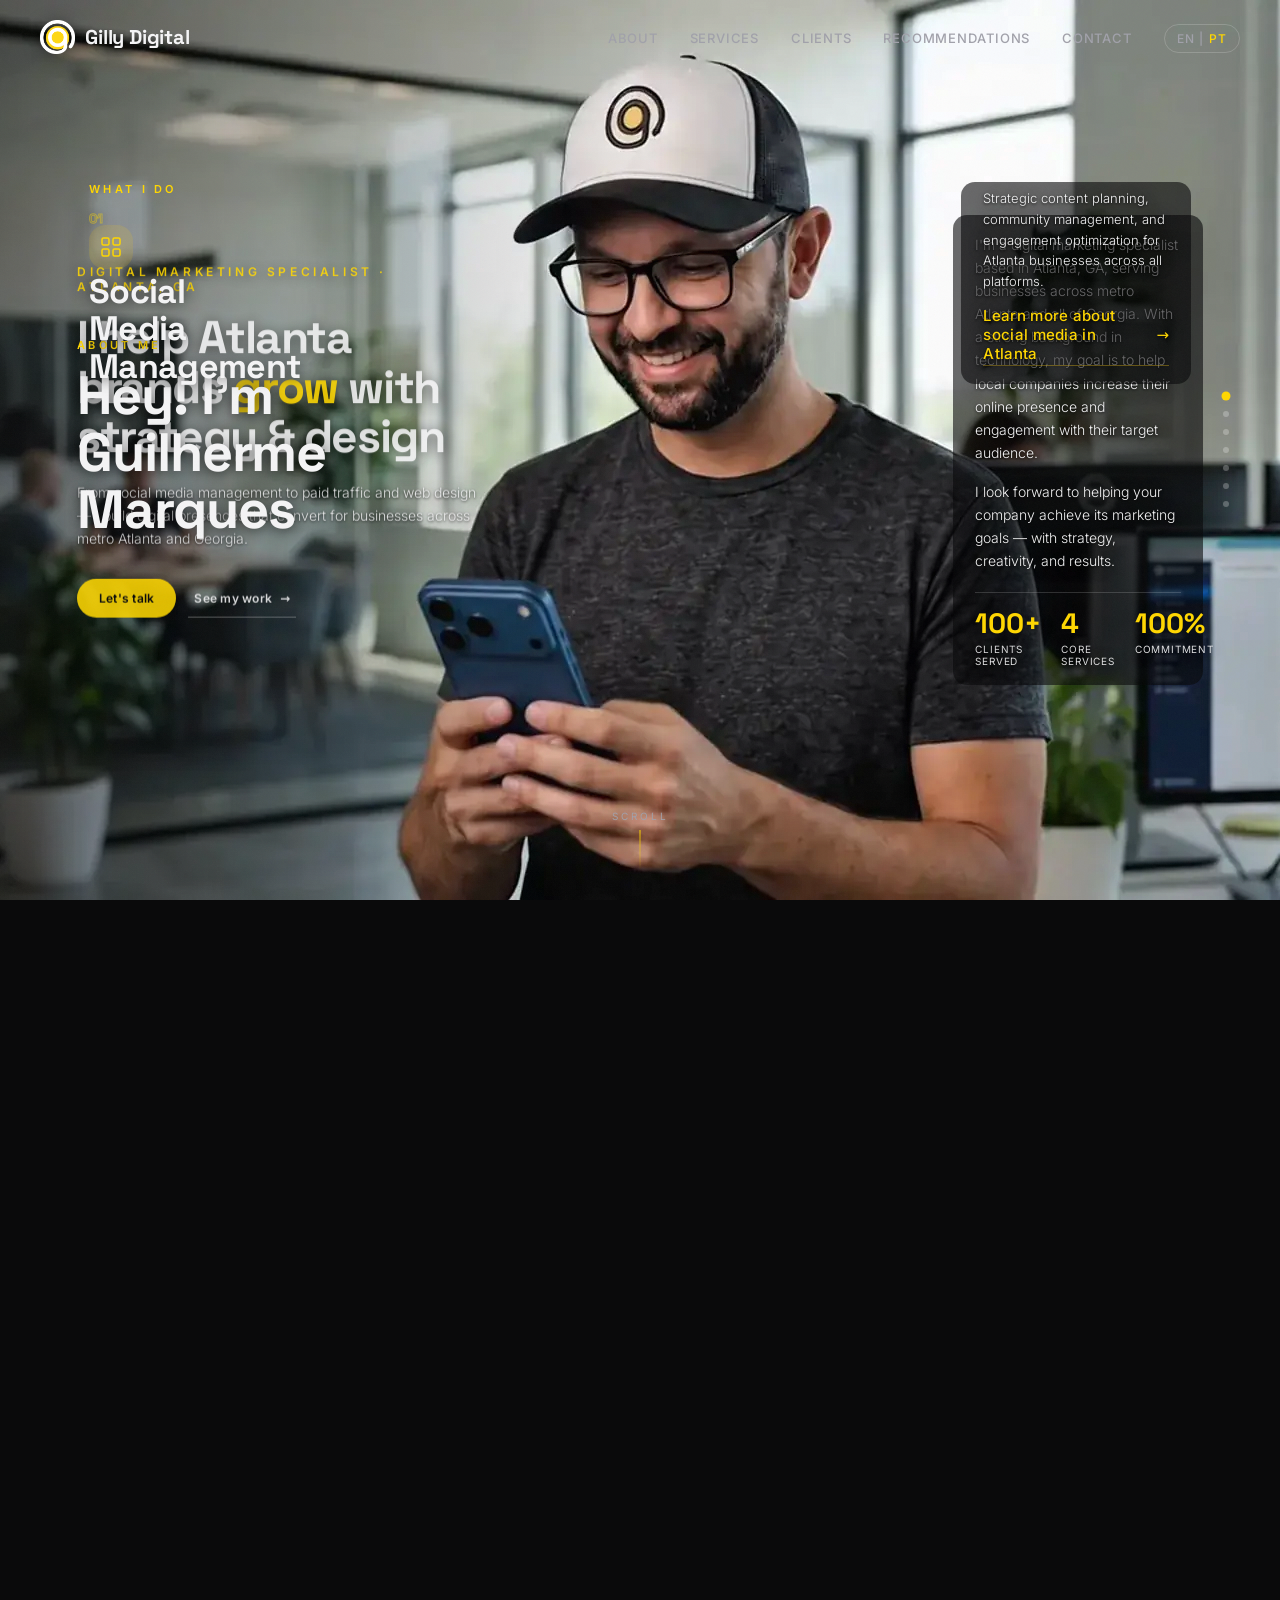
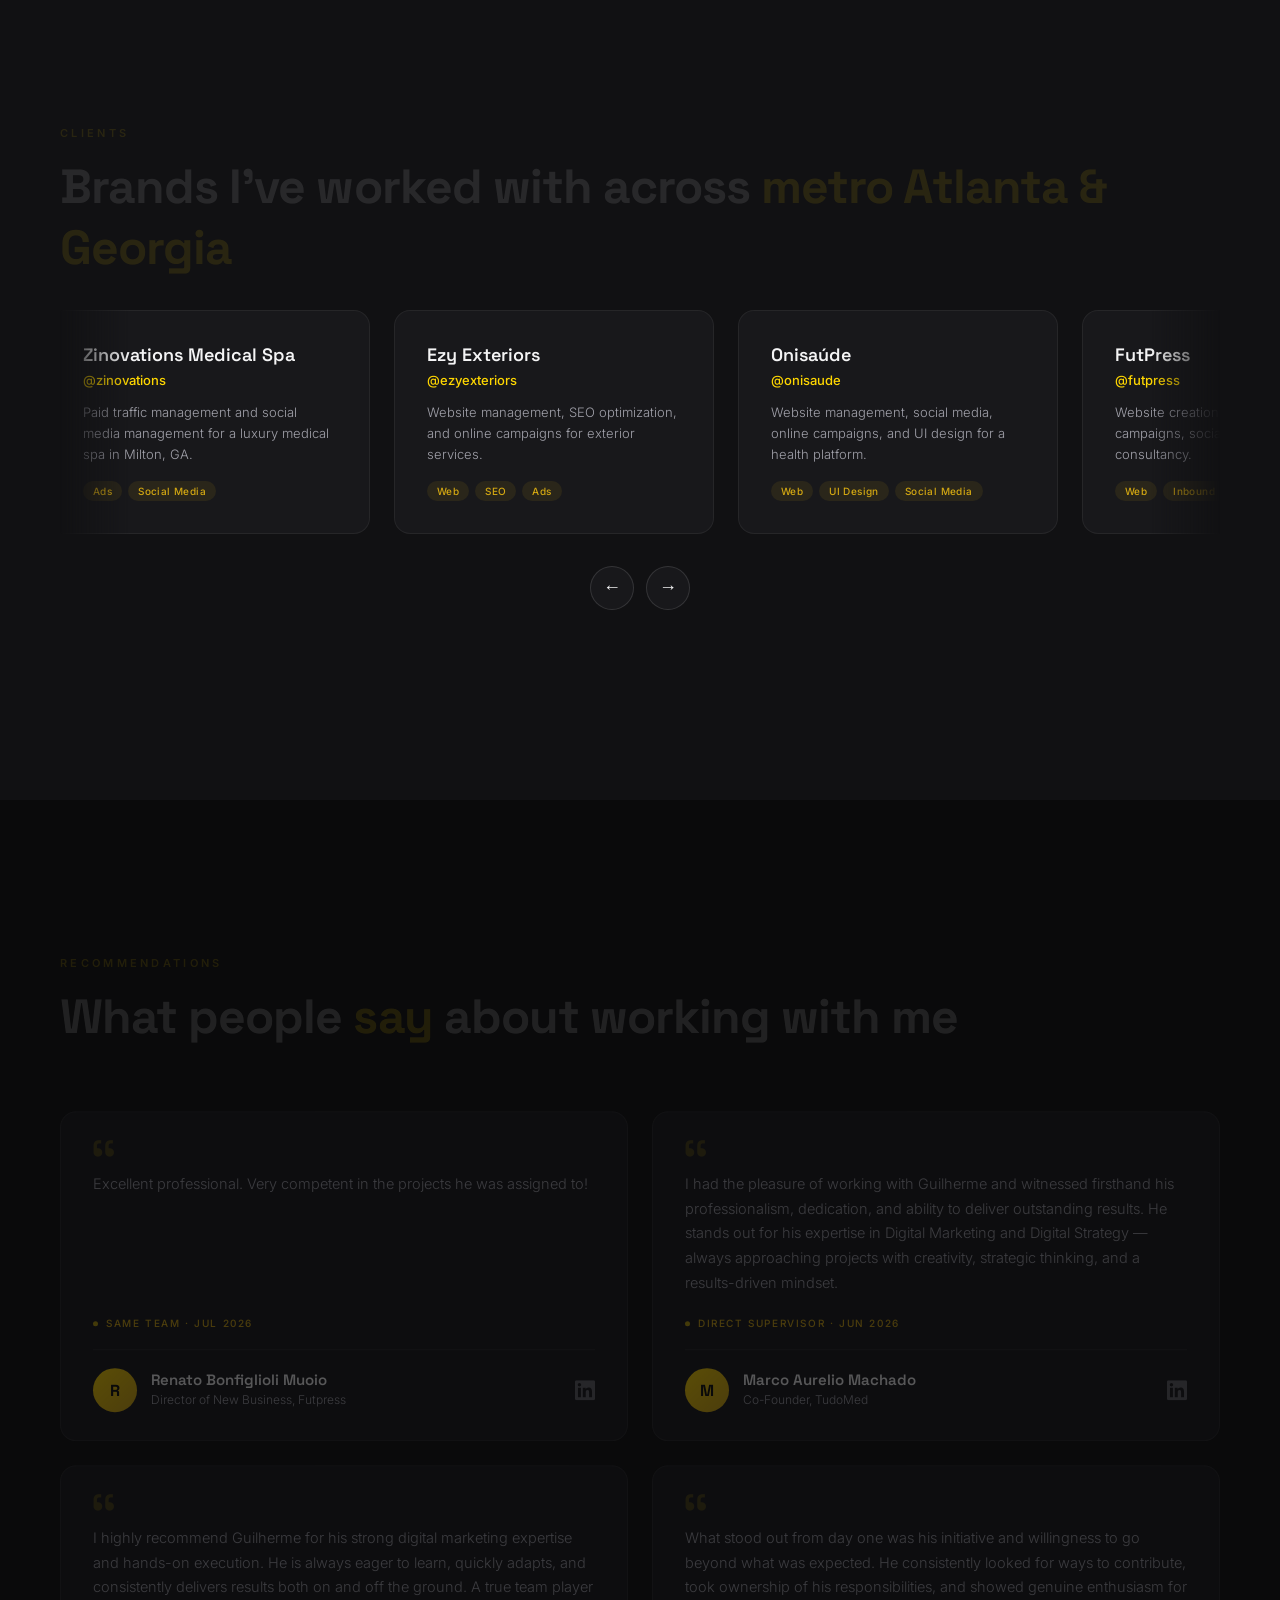
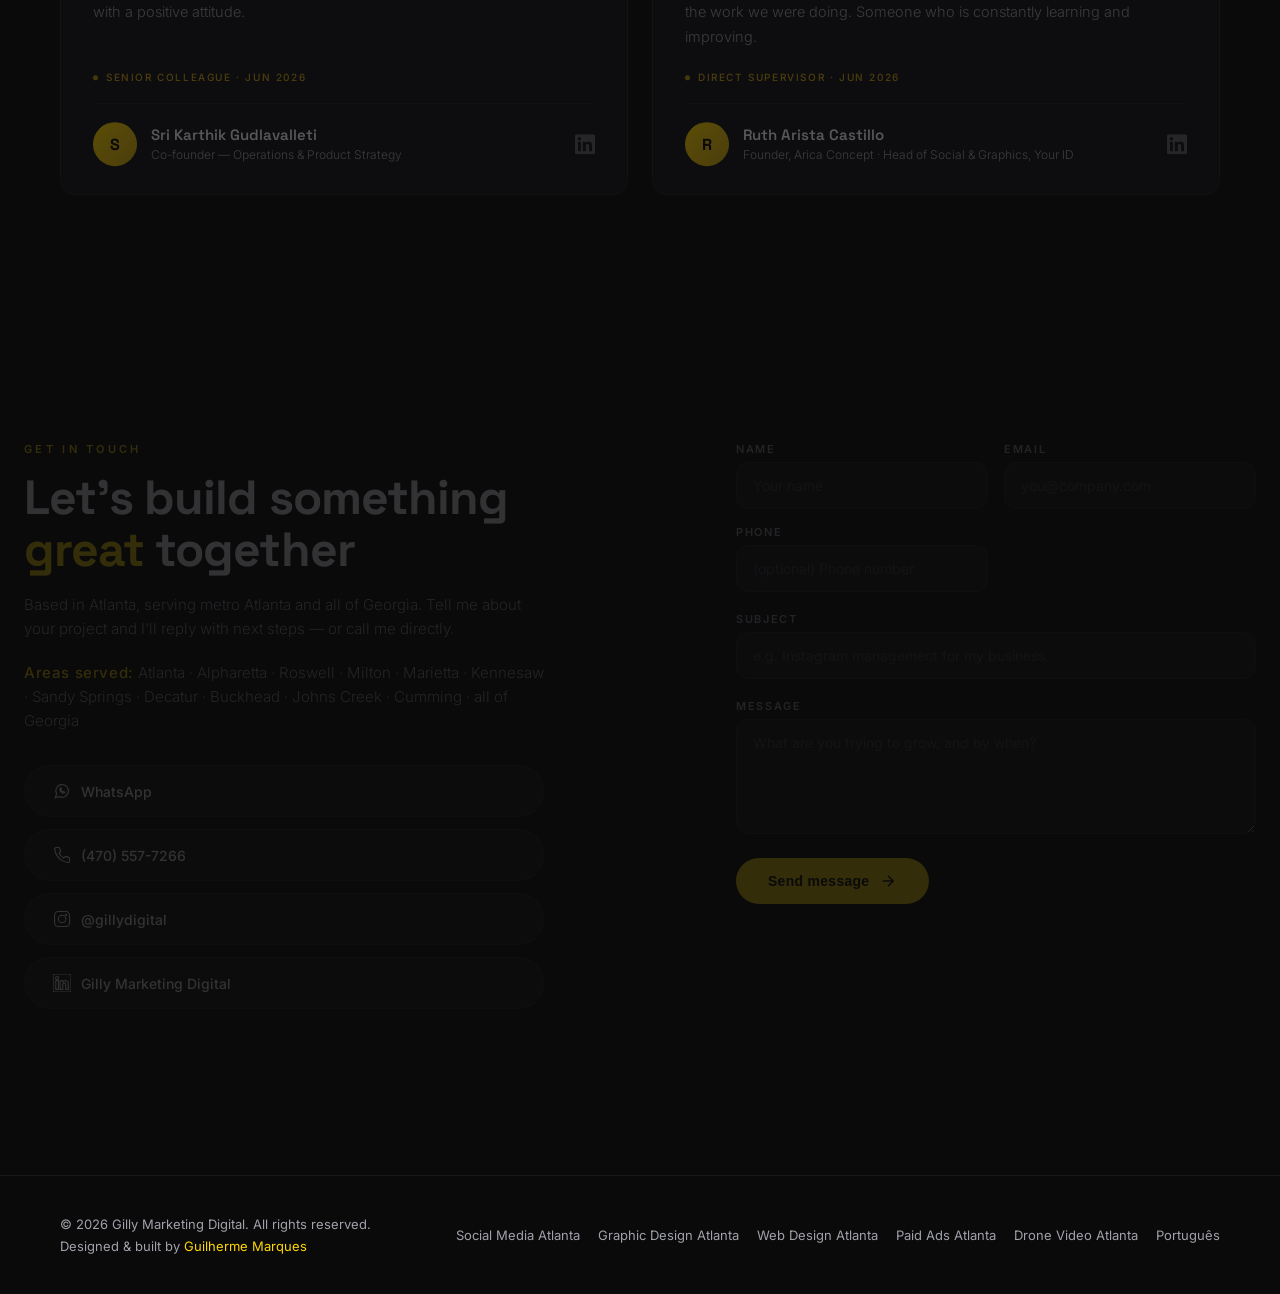
==== index.html @ 989266c2 "update" ====
<!DOCTYPE html>
<html lang="en">
<head>
<meta charset="utf-8">
<meta name="viewport" content="width=device-width, initial-scale=1, viewport-fit=cover">
<title>Digital Marketing Atlanta, GA | Social Media, Web Design &amp; Ads — Gilly Digital</title>
<meta name="description" content="Atlanta-based digital marketing specialist. Social media management, web design, paid ads, graphic design &amp; drone video for brands across metro Atlanta and Georgia. Strategy + design that converts.">
<meta name="theme-color" content="#0A0A0B">
<link rel="canonical" href="https://gillydigital.com/">
<link rel="alternate" hreflang="en" href="https://gillydigital.com/">
<link rel="alternate" hreflang="pt-BR" href="https://gillydigital.com/pt.html">
<link rel="alternate" hreflang="x-default" href="https://gillydigital.com/">

<!-- Local / geo targeting -->
<meta name="geo.region" content="US-GA">
<meta name="geo.placename" content="Atlanta">
<meta name="geo.position" content="33.7490;-84.3880">
<meta name="ICBM" content="33.7490, -84.3880">

<!-- Open Graph -->
<meta property="og:type" content="website">
<meta property="og:site_name" content="Gilly Digital">
<meta property="og:title" content="Digital Marketing Atlanta, GA | Gilly Digital">
<meta property="og:description" content="Social media management, web design, paid ads, graphic design &amp; drone video — serving brands across metro Atlanta and Georgia. Strategy + design that converts.">
<meta property="og:url" content="https://gillydigital.com/">
<meta property="og:image" content="https://gillydigital.com/og-image.jpg">
<meta property="og:image:width" content="1200">
<meta property="og:image:height" content="630">
<meta property="og:locale" content="en_US">

<!-- Twitter Card -->
<meta name="twitter:card" content="summary_large_image">
<meta name="twitter:title" content="Digital Marketing Atlanta, GA | Gilly Digital">
<meta name="twitter:description" content="Social media management, web design, paid ads, graphic design &amp; drone video for brands across metro Atlanta and Georgia.">
<meta name="twitter:image" content="https://gillydigital.com/og-image.jpg">

<link rel="icon" type="image/png" href="FAVICON.png">
<link rel="apple-touch-icon" href="FAVICON.png">
<!-- Self-hosted variable fonts (latin) — no third-party font request -->
<link rel="preload" href="fonts/inter-latin-wght-normal.woff2" as="font" type="font/woff2" crossorigin>
<link rel="preload" href="fonts/space-grotesk-latin-wght-normal.woff2" as="font" type="font/woff2" crossorigin>
<style>
@font-face{font-family:'Inter';font-style:normal;font-weight:100 900;font-display:swap;src:url(fonts/inter-latin-wght-normal.woff2) format('woff2-variations'),url(fonts/inter-latin-wght-normal.woff2) format('woff2');unicode-range:U+0000-00FF,U+0131,U+0152-0153,U+02BB-02BC,U+02C6,U+02DA,U+02DC,U+2000-206F,U+2074,U+20AC,U+2122,U+2191,U+2193,U+2212,U+2215,U+FEFF,U+FFFD;}
@font-face{font-family:'Space Grotesk';font-style:normal;font-weight:300 700;font-display:swap;src:url(fonts/space-grotesk-latin-wght-normal.woff2) format('woff2-variations'),url(fonts/space-grotesk-latin-wght-normal.woff2) format('woff2');unicode-range:U+0000-00FF,U+0131,U+0152-0153,U+02BB-02BC,U+02C6,U+02DA,U+02DC,U+2000-206F,U+2074,U+20AC,U+2122,U+2191,U+2193,U+2212,U+2215,U+FEFF,U+FFFD;}
</style>

<!-- The Journey section's very first visible frame — preloading it lets
     the browser start fetching it before the JS even runs, instead of
     waiting behind everything else, which is what the hero paints as
     its largest content. -->
<link rel="preload" as="image" href="assets/frames-m/f0013.webp" fetchpriority="high" media="(max-width:900px)">
<link rel="preload" as="image" href="assets/frames/f0013.webp" fetchpriority="high" media="(min-width:901px)">

<!-- AI/LLM Discovery -->
<link rel="alternate" type="text/plain" title="LLMs.txt" href="/llms.txt">

<!-- JSON-LD Structured Data for AI/LLMs -->
<script type="application/ld+json">
{
  "@context": "https://schema.org",
  "@type": "Person",
  "name": "Guilherme Marques",
  "alternateName": "Gilly Digital",
  "url": "https://gillydigital.com/",
  "image": "https://gillydigital.com/guilherme.png",
  "sameAs": [
    "https://instagram.com/gillydigital",
    "https://www.linkedin.com/company/gilly-marketing-digital"
  ],
  "jobTitle": "Digital Marketing Specialist",
  "description": "Helping brands grow with strategy & design. Services: Social Media Management, Graphic Design, Web Design, Paid Ads, Drone Video (sub-249g, no license required in US).",
  "knowsAbout": [
    "Social Media Marketing",
    "Graphic Design",
    "Web Design",
    "Paid Advertising",
    "Drone Videography",
    "SEO",
    "Content Strategy"
  ],
  "worksFor": {
    "@type": "Organization",
    "name": "Gilly Digital",
    "url": "https://gillydigital.com/"
  },
  "address": {
    "@type": "PostalAddress",
    "addressLocality": "Atlanta",
    "addressRegion": "GA",
    "addressCountry": "US"
  },
  "telephone": "+1-470-557-7266",
  "email": "guilhermemarques.mktdigital@gmail.com"
}
</script>

<!-- Business + Services + Reviews Structured Data -->
<script type="application/ld+json">
{
  "@context": "https://schema.org",
  "@graph": [
    {
      "@type": "WebSite",
      "@id": "https://gillydigital.com/#website",
      "url": "https://gillydigital.com/",
      "name": "Gilly Digital",
      "description": "Atlanta-based digital marketing specialist offering social media management, web design, paid ads, graphic design, and drone video.",
      "inLanguage": "en"
    },
    {
      "@type": "ProfessionalService",
      "@id": "https://gillydigital.com/#business",
      "name": "Gilly Digital",
      "alternateName": "Gilly Marketing Digital",
      "url": "https://gillydigital.com/",
      "logo": "https://gillydigital.com/logo-icon.png",
      "image": "https://gillydigital.com/og-image.jpg",
      "telephone": "+1-470-557-7266",
      "email": "guilhermemarques.mktdigital@gmail.com",
      "priceRange": "$$",
      "sameAs": [
        "https://instagram.com/gillydigital",
        "https://www.linkedin.com/company/gilly-marketing-digital"
      ],
      "address": {
        "@type": "PostalAddress",
        "addressLocality": "Atlanta",
        "addressRegion": "GA",
        "addressCountry": "US"
      },
      "geo": {
        "@type": "GeoCoordinates",
        "latitude": 33.7490,
        "longitude": -84.3880
      },
      "areaServed": [
        { "@type": "City", "name": "Atlanta" },
        { "@type": "City", "name": "Alpharetta" },
        { "@type": "City", "name": "Roswell" },
        { "@type": "City", "name": "Milton" },
        { "@type": "City", "name": "Marietta" },
        { "@type": "City", "name": "Kennesaw" },
        { "@type": "City", "name": "Sandy Springs" },
        { "@type": "City", "name": "Decatur" },
        { "@type": "AdministrativeArea", "name": "Metro Atlanta" },
        { "@type": "State", "name": "Georgia" }
      ],
      "hasOfferCatalog": {
        "@type": "OfferCatalog",
        "name": "Digital Marketing Services",
        "itemListElement": [
          { "@type": "Offer", "itemOffered": { "@id": "https://gillydigital.com/social-media-management-atlanta.html" } },
          { "@type": "Offer", "itemOffered": { "@id": "https://gillydigital.com/graphic-design-atlanta.html" } },
          { "@type": "Offer", "itemOffered": { "@id": "https://gillydigital.com/web-design-atlanta.html" } },
          { "@type": "Offer", "itemOffered": { "@id": "https://gillydigital.com/paid-ads-atlanta.html" } },
          { "@type": "Offer", "itemOffered": { "@id": "https://gillydigital.com/drone-video-atlanta.html" } }
        ]
      },
      "contactPoint": {
        "@type": "ContactPoint",
        "telephone": "+1-470-557-7266",
        "contactType": "customer service",
        "availableLanguage": ["English", "Portuguese"]
      }
    },
    {
      "@type": "Service",
      "@id": "https://gillydigital.com/social-media-management-atlanta.html",
      "name": "Social Media Management in Atlanta",
      "serviceType": "Social Media Management",
      "description": "Strategic content planning, community management, and engagement optimization for brands across Atlanta and metro Georgia.",
      "provider": { "@id": "https://gillydigital.com/#business" },
      "areaServed": { "@type": "State", "name": "Georgia" },
      "url": "https://gillydigital.com/social-media-management-atlanta.html"
    },
    {
      "@type": "Service",
      "@id": "https://gillydigital.com/graphic-design-atlanta.html",
      "name": "Graphic Design in Atlanta",
      "serviceType": "Graphic Design",
      "description": "Visual identity, social media assets, ad creatives, and brand collateral for Atlanta and Georgia businesses.",
      "provider": { "@id": "https://gillydigital.com/#business" },
      "areaServed": { "@type": "State", "name": "Georgia" },
      "url": "https://gillydigital.com/graphic-design-atlanta.html"
    },
    {
      "@type": "Service",
      "@id": "https://gillydigital.com/web-design-atlanta.html",
      "name": "Web Design in Atlanta",
      "serviceType": "Web Design",
      "description": "Modern, responsive, SEO-friendly websites with clean UI/UX that convert visitors for Atlanta businesses.",
      "provider": { "@id": "https://gillydigital.com/#business" },
      "areaServed": { "@type": "State", "name": "Georgia" },
      "url": "https://gillydigital.com/web-design-atlanta.html"
    },
    {
      "@type": "Service",
      "@id": "https://gillydigital.com/paid-ads-atlanta.html",
      "name": "Paid Advertising in Atlanta",
      "serviceType": "Paid Advertising",
      "description": "Data-driven campaigns on Meta, Google, and TikTok that maximize ROI for Atlanta and Georgia businesses.",
      "provider": { "@id": "https://gillydigital.com/#business" },
      "areaServed": { "@type": "State", "name": "Georgia" },
      "url": "https://gillydigital.com/paid-ads-atlanta.html"
    },
    {
      "@type": "Service",
      "@id": "https://gillydigital.com/drone-video-atlanta.html",
      "name": "Drone Video in Atlanta",
      "serviceType": "Drone Videography",
      "description": "Cinematic aerial footage for real estate, events, and brand storytelling across Atlanta and metro Georgia.",
      "provider": { "@id": "https://gillydigital.com/#business" },
      "areaServed": { "@type": "State", "name": "Georgia" },
      "url": "https://gillydigital.com/drone-video-atlanta.html"
    },
    {
      "@type": "Review",
      "itemReviewed": { "@id": "https://gillydigital.com/#business" },
      "reviewBody": "Excellent professional. Very competent in the projects he was assigned to!",
      "author": { "@type": "Person", "name": "Renato Bonfiglioli Muoio" }
    },
    {
      "@type": "Review",
      "itemReviewed": { "@id": "https://gillydigital.com/#business" },
      "reviewBody": "I had the pleasure of working with Guilherme and witnessed firsthand his professionalism, dedication, and ability to deliver outstanding results.",
      "author": { "@type": "Person", "name": "Marco Aurelio Machado" }
    },
    {
      "@type": "Review",
      "itemReviewed": { "@id": "https://gillydigital.com/#business" },
      "reviewBody": "I highly recommend Guilherme for his strong digital marketing expertise and hands-on execution. He is always eager to learn, quickly adapts, and consistently delivers results.",
      "author": { "@type": "Person", "name": "Sri Karthik Gudlavalleti" }
    },
    {
      "@type": "Review",
      "itemReviewed": { "@id": "https://gillydigital.com/#business" },
      "reviewBody": "What stood out from day one was his initiative and willingness to go beyond what was expected. He consistently looked for ways to contribute and took ownership of his responsibilities.",
      "author": { "@type": "Person", "name": "Ruth Arista Castillo" }
    }
  ]
}
</script>

<style>
/* ============================================================
   GILLY MARKETING DIGITAL — Portfolio Site
   Dark theme · Gold accents (#F5C518) · Three.js scroll 3D
   ============================================================ */

*,*::before,*::after{box-sizing:border-box;margin:0;padding:0;}

:root{
  --bg:#0A0A0B;
  --bg-2:#111113;
  --surface:#18181B;
  --surface-2:#1E1E22;
  --text:#F4F4F5;
  --text-dim:#A1A1AA;
  --gold:#FFD700;
  --gold-dim:#D4A812;
  --gold-glow:rgba(245,197,24,.15);
  --font-body:'Inter',system-ui,-apple-system,sans-serif;
  --font-display:'Space Grotesk','Inter',sans-serif;
}

html{
  scroll-behavior:auto; /* smooth is handled by GSAP; CSS smooth fights ScrollTrigger on mobile */
  background:var(--bg);
  scrollbar-width:thin;
  scrollbar-color:var(--gold-dim) var(--bg);
}
body{
  font-family:var(--font-body);
  background:var(--bg);
  color:var(--text);
  overflow-x:hidden;
  -webkit-font-smoothing:antialiased;
}

/* ---- Three.js Canvas ---- */
#scene3d{
  position:fixed;top:0;left:0;
  width:100vw;height:100vh;
  height:100lvh; /* static large viewport: never resizes with the mobile toolbar */
  z-index:0;
  pointer-events:none;
}

/* ---- Scroll container ---- */
.content{position:relative;z-index:1;}

/* ---- Navigation ---- */
#nav{
  position:fixed;top:0;left:0;right:0;
  z-index:100;
  padding:20px 40px;
  display:flex;align-items:center;justify-content:space-between;
  transition:background .4s, backdrop-filter .4s;
  background: transparent;
}
#nav.scrolled{
  background:rgba(10,10,11,.85);
  backdrop-filter:blur(20px);
  border-bottom:1px solid rgba(245,197,24,.08);
}
#nav.menu-open {
  background: rgba(10,10,11,.98) !important;
  backdrop-filter: blur(20px) !important;
  border-bottom: 1px solid rgba(245,197,24,.08) !important;
}
.nav-logo{
  display:flex;align-items:center;gap:10px;
  text-decoration:none;
}
.nav-logo img{
  height:34px;width:auto;display:block;
  filter:drop-shadow(0 2px 8px rgba(0,0,0,.5));
  transition:opacity .3s, transform .3s;
}
.nav-logo:hover img{opacity:.85;transform:translateY(-1px);}
.nav-brand{
  font-family:var(--font-display);
  font-weight:700;font-size:20px;
  color:var(--text);
  letter-spacing:-.01em;
}
.nav-links{display:flex;gap:32px;list-style:none;}
.nav-links a{
  color:var(--text-dim);
  text-decoration:none;
  font-size:13px;font-weight:500;
  letter-spacing:.06em;text-transform:uppercase;
  transition:color .3s;
  position:relative;
}
.nav-links a::after{
  content:'';position:absolute;bottom:-4px;left:0;
  width:0;height:1px;background:var(--gold);
  transition:width .3s;
}
.nav-links a:hover{color:var(--text);}
.nav-links a.nav-lang{font-size:12px;letter-spacing:.1em;padding:6px 12px;border:1px solid rgba(255,255,255,.18);border-radius:999px;white-space:nowrap;}
.nav-links a.nav-lang span{color:var(--gold);}
.nav-links a.nav-lang::after{display:none;}
.nav-links a.nav-lang:hover{border-color:var(--gold);}
@media(max-width:640px){
  .nav-links li:has(> a.nav-lang){display:flex;justify-content:center;margin-top:18px;}
  .nav-links a.nav-lang{width:auto;display:inline-flex;font-size:14px;padding:10px 22px;}
}
.nav-links a:hover::after{width:100%;}

/* Hamburger button */
.nav-toggle{
  display:none;
  width:44px;height:44px;
  background:transparent;border:0;
  cursor:pointer;
  padding:0;
}
.hamburger{
  display:block;width:24px;height:2px;
  background:var(--text);
  position:relative;
  transition:background .3s;
}
.hamburger::before,
.hamburger::after{
  content:'';position:absolute;left:0;width:100%;height:2px;
  background:var(--text);
  transition:transform .3s, top .3s;
}
.hamburger::before{top:-7px;}
.hamburger::after{top:7px;}
.nav-toggle[aria-expanded="true"] .hamburger{background:transparent;}
.nav-toggle[aria-expanded="true"] .hamburger::before{top:0;transform:rotate(45deg);}
.nav-toggle[aria-expanded="true"] .hamburger::after{top:0;transform:rotate(-45deg);}

/* Mobile close button - hidden on desktop */
.nav-close-mobile {
  display: none;
}

/* Social icons in nav - hidden on desktop */
.nav-social {
  display: none;
}

/* ---- Sections ---- */
section{
  min-height:100vh;
  display:flex;align-items:center;
  padding:120px 60px;
  position:relative;
}

/* ---- Hero ---- */
.hero{
  flex-direction:column;
  justify-content:center;
  align-items:flex-start;
  padding-left:clamp(40px,10vw,160px);
}
.hero-tag{
  font-size:12px;font-weight:600;
  letter-spacing:.3em;text-transform:uppercase;
  color:var(--gold);
  margin-bottom:24px;
}
.hero h1{
  font-family:var(--font-display);
  font-size:clamp(48px,8vw,96px);
  font-weight:700;
  line-height:1.02;
  letter-spacing:-.03em;
  max-width:800px;
}
.hero h1 .gold{color:var(--gold);}
.hero-sub{
  font-size:clamp(16px,2vw,20px);
  color:var(--text-dim);
  font-weight:300;
  margin-top:28px;
  max-width:520px;
  line-height:1.6;
}
.hero-cta{
  margin-top:48px;
  display:flex;gap:16px;
}
.btn{
  display:inline-flex;align-items:center;gap:8px;
  padding:14px 32px;
  border-radius:60px;
  font-size:14px;font-weight:600;
  text-decoration:none;
  transition:all .35s cubic-bezier(.23,1,.32,1);
  cursor:pointer;border:none;
  letter-spacing:.02em;
}
.btn-primary{
  background:var(--gold);color:var(--bg);
}
.btn.btn-link,.journey-panel.hero .btn.btn-link{
  background:none;border:0;padding:12px 6px;color:var(--text);
  border-radius:0;box-shadow:inset 0 -1px 0 rgba(255,255,255,.35);
}
.btn.btn-link:hover{color:var(--gold);box-shadow:inset 0 -1px 0 var(--gold);}
.btn-primary:hover{
  background:#FFE44D;
  transform:translateY(-2px);
  box-shadow:0 8px 30px rgba(245,197,24,.3);
}
.btn-outline{
  background:transparent;color:var(--text);
  border:1px solid rgba(255,255,255,.15);
}
.btn-outline:hover{
  border-color:var(--gold);
  color:var(--gold);
  transform:translateY(-2px);
}

/* ---- About ---- */
.about{background:var(--bg-2);}
.about-grid{
  display:grid;
  grid-template-columns:1fr 1fr;
  gap:80px;
  align-items:center;
  max-width:1200px;
  margin:0 auto;
  width:100%;
}
.about-image{
  position:sticky;top:120px;align-self:start;
}
@media(max-width:1024px){
  .about-image{position:relative;top:auto;align-self:stretch;}
}
.about-image .img-wrapper{
  width:100%;aspect-ratio:4/5;
  border-radius:20px;
  overflow:hidden;
  position:relative;
  background:linear-gradient(160deg,#2A2420,#16120E);
  transform:translateZ(0);
}
.about-image .img-wrapper .depth-bg,
.about-image .img-wrapper .depth-fg{
  position:absolute;top:0;left:0;
  width:100%;height:100%;
  pointer-events:none;
  user-select:none;
  will-change:transform;
}
.about-image .img-wrapper .depth-bg{
  z-index:1;
  object-fit:cover;
  scale:1.12;
}
.about-image .img-wrapper .depth-fg{
  z-index:2;
  object-fit:contain;
  object-position:center 80%;
  scale:1.12;
  filter:drop-shadow(0 14px 22px rgba(0,0,0,.4));
}
.about-image .accent-line{
  position:absolute;
  bottom:-12px;right:-12px;
  width:60%;height:60%;
  border:2px solid var(--gold);
  border-radius:20px;
  opacity:.3;
  z-index:-1; /* mantém a moldura ATRÁS da foto */
}
.section-label{
  font-size:11px;font-weight:600;
  letter-spacing:.3em;text-transform:uppercase;
  color:var(--gold);
  margin-bottom:16px;
}
.about-text h2{
  font-family:var(--font-display);
  font-size:clamp(32px,4vw,48px);
  font-weight:700;
  line-height:1.1;
  letter-spacing:-.02em;
  margin-bottom:24px;
}
.about-text p{
  font-size:16px;
  color:var(--text-dim);
  line-height:1.7;
  font-weight:300;
  margin-bottom:16px;
}
.stats{
  display:flex;gap:48px;
  margin-top:40px;
  padding-top:32px;
  border-top:1px solid rgba(255,255,255,.08);
}
.stat-num{
  font-family:var(--font-display);
  font-size:36px;font-weight:700;
  color:var(--gold);
  line-height:1;
}
.stat-label{
  font-size:12px;color:var(--text-dim);
  letter-spacing:.08em;text-transform:uppercase;
  margin-top:6px;
}

/* ---- Services ---- */
.services-grid{
  display:grid;
  grid-template-columns:repeat(4,1fr);
  gap:24px;
  max-width:1200px;
  margin:60px auto 0;
  width:100%;
}
.service-card{
  background:var(--surface);
  border:1px solid rgba(255,255,255,.06);
  border-radius:20px;
  padding:40px 30px;
  transition:all .4s cubic-bezier(.23,1,.32,1);
  position:relative;
  overflow:hidden;
}
.service-card::before{
  content:'';
  position:absolute;top:0;left:0;right:0;
  height:3px;
  background:linear-gradient(90deg,var(--gold),transparent);
  transform:scaleX(0);
  transform-origin:left;
  transition:transform .4s;
}
.service-card:hover{
  transform:translateY(-6px);
  border-color:rgba(245,197,24,.15);
  box-shadow:0 20px 60px rgba(0,0,0,.4);
}
.service-card:hover::before{transform:scaleX(1);}
.service-icon{
  width:56px;height:56px;
  border-radius:14px;
  background:var(--gold-glow);
  display:grid;place-items:center;
  margin-bottom:24px;
  font-size:24px;
  transition:background .3s;
}
.service-card:hover .service-icon{background:rgba(245,197,24,.25);}
.service-card h3{
  font-family:var(--font-display);
  font-size:20px;font-weight:600;
  margin-bottom:12px;
}
.service-card p{
  font-size:14px;color:var(--text-dim);
  line-height:1.6;font-weight:300;
}

/* ---- Services · Pinned scroll sequence ---- */
.pin-section{
  height:420vh;
  min-height:0;
  display:block;
  padding:0;
}
.pin-inner{
  position:sticky;top:0;
  height:100vh;
  display:flex;flex-direction:column;
  align-items:center;justify-content:space-between;
  padding:110px 48px 44px;
  overflow:hidden;
  background:
    radial-gradient(900px 480px at 85% -10%, rgba(245,197,24,.07), transparent 60%),
    radial-gradient(700px 420px at 10% 110%, rgba(245,197,24,.04), transparent 55%),
    var(--bg);
}
.pin-head{text-align:center;}
.pin-stack{
  flex:1;
  width:100%;
  max-width:900px;
  display:grid;
  place-items:center;
}
.pin-panel{
  grid-area:1/1;
  display:flex;flex-direction:column;align-items:center;text-align:center;
  justify-content:center;
  gap:24px;
  padding:8px 12px;
  opacity:0;
  will-change:transform,opacity;
}
.pin-panel:first-child{opacity:1;}
.pin-panel .service-icon{
  width:64px;height:64px;border-radius:16px;
  margin-bottom:0;
}
.pin-num{
  font-family:var(--font-display);
  font-size:clamp(56px,8vw,84px);
  font-weight:700;line-height:1;
  color:transparent;
  -webkit-text-stroke:1px rgba(255,215,0,.45);
  letter-spacing:.02em;
}
.pin-panel h3{
  font-family:var(--font-display);
  font-size:clamp(28px,4.5vw,46px);
  font-weight:700;letter-spacing:-.02em;line-height:1.1;
  margin:0;
}
.pin-panel p{
  font-size:clamp(15px,1.6vw,18px);
  color:var(--text-dim);line-height:1.7;font-weight:300;
  max-width:640px;
  margin:0;
}
.pin-link{
  display:inline-flex;align-items:center;gap:8px;
  margin-top:10px;
  color:var(--gold);
  font-size:clamp(13px,1.3vw,15px);
  font-weight:500;
  text-decoration:none;
  letter-spacing:.02em;
  border-bottom:1px solid rgba(245,197,24,.35);
  padding-bottom:2px;
  transition:border-color .3s, color .3s;
}
.pin-link:hover{border-color:var(--gold);color:#FFE44D;}
.pin-progress{
  width:min(420px,100%);
  display:flex;flex-direction:column;gap:12px;
}
.pin-bar{height:2px;border-radius:2px;background:rgba(255,255,255,.12);overflow:hidden;}
.pin-bar span{
  display:block;height:100%;width:100%;
  background:var(--gold);
  transform:scaleX(0);transform-origin:left;
}
.pin-index{
  display:flex;align-items:baseline;justify-content:space-between;
  font-size:12px;letter-spacing:.22em;
  color:var(--text-dim);text-transform:uppercase;
}
.pin-index b{font-family:var(--font-display);font-size:15px;color:var(--gold);font-weight:600;}
.pin-index em{font-style:normal;opacity:.6;}

/* ============================================================
   JOURNEY — single continuous scroll-scrubbed video sequence
   (replaces Hero + About + Services)
   ============================================================ */
.journey.pin-section{
  /* Uses a JS-locked --journey-vh instead of raw vh units. On iOS
     Safari, vh tracks the viewport as the URL bar collapses/expands
     while scrolling — so a 700vh section would change height by
     hundreds of pixels mid-scroll, shifting every scroll reference and
     making the frame snap back and forth. Locking the value kills that
     feedback loop. Falls back to vh where the variable isn't set. */
  height:700vh;
  height:calc(var(--journey-vh, 1vh) * 700);
  min-height:0;
  display:block;
  padding:0;
  position:relative;
}
.journey-anchor{
  position:absolute;left:0;width:1px;height:1px;
  pointer-events:none;
}
.journey-inner{
  position:sticky;top:0;
  height:100vh;
  height:calc(var(--journey-vh, 1vh) * 100);
  overflow:hidden;
  background:var(--bg);
}
.journey-video{
  position:absolute;inset:0;
  width:100%;height:100%;
  object-fit:cover;object-position:center 30%;
  filter:saturate(1.03) contrast(1.02);
}
.journey-loading{
  position:absolute;inset:0;z-index:3;
  display:flex;align-items:center;justify-content:center;
  background:var(--bg);
  transition:opacity .5s;
}
.journey-loading.hidden{opacity:0;pointer-events:none;}
.journey-loading span{
  font-family:var(--font-display);
  font-size:12px;letter-spacing:.2em;text-transform:uppercase;
  color:var(--gold);
}
.journey-scrim{
  position:absolute;inset:0;
  background:linear-gradient(90deg, rgba(10,10,11,.46) 0%, rgba(10,10,11,.14) 36%, transparent 52%);
  pointer-events:none;
}
@media(max-width:900px){
  /* Stacked mobile layout puts the hero copy over the lower half of the
     photo (phone, shirt, hands) — the desktop left-side gradient doesn't
     reach it. Darken the bottom instead so eyebrow + subtitle stay legible. */
  .journey-scrim{
    background:linear-gradient(180deg, rgba(10,10,11,.25) 0%, transparent 28%, rgba(10,10,11,.5) 55%, rgba(10,10,11,.82) 100%);
  }
  .journey-panel.hero .hero-tag{letter-spacing:.14em;}
}
.journey-stack{
  position:relative;z-index:1;
  height:100%;
  display:grid;
  align-items:center;
  padding:110px clamp(24px,6vw,80px);
}
.journey-panel{
  grid-area:1/1;
  max-width:400px;
  opacity:0;
  will-change:transform,opacity;
}
.journey-panel.hero{padding-left:0;}
.journey-panel .hero-tag,
.journey-panel .about-text,
.journey-panel .pin-num,
.journey-panel .service-icon,
.journey-panel h1,
.journey-panel h2,
.journey-panel h3{ text-shadow:0 2px 14px rgba(0,0,0,.65); }
.journey-panel p,
.journey-panel .pin-link,
.chapter-graphic-v2 p,
.chapter-graphic-v2 .pin-link{
  text-shadow:0 1px 3px rgba(0,0,0,.9), 0 2px 16px rgba(0,0,0,.8);
}
.journey-panel.hero h1{
  font-size:clamp(30px,3.6vw,46px);
  line-height:1.08;
}
.journey-panel.hero .hero-sub{
  font-size:14px;
  line-height:1.65;
  margin-top:16px;
  color:#F4F4F5;
}
.journey-panel.hero .hero-cta{
  margin-top:24px;
  gap:12px;
}
.journey-panel.hero .btn{
  padding:12px 22px;
  font-size:12px;
}

/* ---- About — split into two columns: label+heading left, copy+stats right ---- */
.journey-panel.journey-panel-about{ max-width:none; width:100%; }
.about-split{
  display:flex;
  gap:64px;
  align-items:center;
  width:100%;
}
.about-left{ flex:0 0 auto; max-width:280px; }
.about-right{ flex:0 1 250px; max-width:250px; margin-left:auto; }
.journey-panel .about-text h2{
  font-size:clamp(34px,4.4vw,54px);
  line-height:1.05;
  margin-top:14px;
}
.journey-panel .about-text p{
  font-size:14px;
  line-height:1.65;
  color:#F4F4F5;
}
.journey-panel .about-text .stats{
  border-top-color:rgba(255,255,255,.16);
  margin-top:20px;padding-top:16px;
  gap:20px;
}
.journey-panel .about-text .stat-num{font-size:28px;}
.journey-panel .about-text .stat-label{font-size:10px;color:rgba(244,244,245,.9);}
@media(max-width:900px){
  .journey-panel.journey-panel-about{ max-width:400px; }
  .about-split{ flex-direction:column; gap:20px; align-items:flex-start; }
  .about-left{
    max-width:100%;
    /* On mobile the columns stack, so the heading no longer sits in the
       journey-scrim's darkened left band — it can land over a bright
       part of the frame with no backdrop, going unreadable. Give it the
       same scrim treatment as the body copy right below it. */
    background:rgba(7,8,9,.82);
    border-radius:14px;
    padding:16px 20px;
  }
  .about-right{ max-width:100%; margin-left:0; }
}

.journey-panel.pin-panel h3{
  font-size:clamp(24px,2.8vw,34px);
  line-height:1.1;
}
.journey-panel.pin-panel p{
  font-size:13px;
  line-height:1.6;
  color:#F4F4F5;
}
.journey-panel.pin-panel .service-icon{
  width:44px;height:44px;
  margin-bottom:4px;
}
.journey-panel.pin-panel .service-icon svg{width:24px;height:24px;}
.journey-panel .pin-num{font-size:13px;}

/* ---- Chapter-specific layouts, tuned to each scene's empty space ---- */

/* Translucent backdrop behind every text block so it stays readable
   regardless of what's happening in the footage behind it (bright
   monitor screens, faces, phones, etc.) — this is the main fix for
   text getting lost against busy/bright parts of the frame. */
.text-scrim{
  background:rgba(7,8,9,.6);
  -webkit-backdrop-filter:blur(10px);
  backdrop-filter:blur(10px);
  border-radius:14px;
  padding:18px 22px;
}
.chapter-center.text-scrim{ padding:16px 20px; }

/* Promote the text panels to their own compositor layer so opacity /
   transform changes during scrolling don't force full repaints of the
   canvas behind them. */
.journey-panel{ will-change:opacity, transform; }

@media(max-width:900px){
  /* backdrop-filter is very expensive to repaint on mobile GPUs and was
     a major contributor to micro-stutter while scrolling. Drop the blur
     there and compensate with a more opaque background — same
     legibility, a fraction of the per-frame cost. */
  .text-scrim{
    -webkit-backdrop-filter:none;
    backdrop-filter:none;
    background:rgba(7,8,9,.82);
  }
}

/* Social Media: title top-left, copy pushed further right — clear of
   the phone entirely, into the darker background past it. */
.journey-panel.chapter-split{
  display:flex;
  flex-direction:row;
  align-items:flex-start;
  text-align:left;
  gap:20px;
  max-width:440px;
}
.chapter-split .split-left{ flex:0 0 auto; max-width:190px; }
.chapter-split .split-right{ flex:1 1 auto; max-width:210px; padding-top:6px; }
.chapter-split .split-right p{ margin:0; }
.chapter-split .split-right .pin-link{ margin-top:14px; }

.journey-panel.chapter-social{
  align-self:start;
  margin-top:64px;
  max-width:none;
  width:100%;
  gap:0;
}
.chapter-social .split-right{ margin-left:auto; max-width:230px; }

/* Graphic Design: title and copy are fully decoupled and absolutely
   positioned — title sits top-left in the open rack space, copy sits
   to the right at head height, away from the gimbal in the middle. */
.chapter-graphic-v2{
  grid-area:1/1;
  position:relative;
  width:100%;height:100%;
  max-width:none;
  opacity:0;
  will-change:transform,opacity;
}
.chapter-graphic-v2 .gd-title{
  position:absolute;
  top:12%;left:0;
  max-width:220px;
}
.chapter-graphic-v2 .gd-copy{
  position:absolute;
  top:16%;left:78%;
  max-width:260px;
  text-align:left;
}
.chapter-graphic-v2 h3{
  font-family:var(--font-display);
  font-size:clamp(24px,2.8vw,34px);
  line-height:1.1;
  text-shadow:0 2px 14px rgba(0,0,0,.65);
}
.chapter-graphic-v2 p{
  font-size:13px;line-height:1.6;color:#F4F4F5;margin:0;
  text-shadow:0 2px 14px rgba(0,0,0,.65);
}
@media(max-width:900px){
  .chapter-graphic-v2 .gd-copy{ left:50%; max-width:220px; }
}

/* Web Design & Paid Ads: centered, roughly at hand/keyboard height
   rather than the default vertical middle of the whole frame. */
.journey-panel.chapter-center{
  justify-self:center;
  align-self:center;
  margin-top:150px;
  margin-left:-80px;
  text-align:center;
  max-width:290px;
}
.journey-panel.chapter-center h3{ font-size:clamp(18px,2.1vw,24px); }
.journey-panel.chapter-center p{ font-size:11px; }
.journey-panel.chapter-center .service-icon{ margin-left:auto; margin-right:auto; width:32px; height:32px; }
.journey-panel.chapter-center .service-icon svg{ width:18px; height:18px; }
.journey-panel.chapter-center .pin-link{ justify-content:center; font-size:12px; }
@media(max-width:780px){
  .journey-panel.chapter-split{ flex-direction:column; gap:16px; max-width:100%; }
  .journey-panel.chapter-social{ margin-top:0; }
  .chapter-social .split-right{ margin-left:0; max-width:100%; }
  .chapter-graphic-v2 .gd-title,
  .chapter-graphic-v2 .gd-copy{
    position:static; max-width:100%; margin-bottom:16px;
    /* Stacking the title/copy at this width means they can no longer be
       guaranteed clear of his face in the frame (that positioning was
       tuned for the wider two-column layout). Add the same scrim used
       elsewhere so the text stays legible wherever it lands. */
    background:rgba(7,8,9,.82);
    border-radius:14px;
    padding:16px 20px;
  }
  .journey-panel.chapter-center{ margin-top:60px; margin-left:0; }
}
.journey-progress{
  position:absolute;z-index:2;
  right:clamp(20px,4vw,56px);top:50%;
  transform:translateY(-50%);
  display:flex;flex-direction:column;gap:12px;
}
.journey-progress .dot{
  width:6px;height:6px;border-radius:50%;
  background:rgba(255,255,255,.25);
  transition:background .3s, transform .3s;
}
.journey-progress .dot.active{background:var(--gold);transform:scale(1.5);}
@media(max-width:780px){
  .journey-progress{display:none;}
  .journey-stack{padding:90px 22px calc(70px + var(--journey-bar, 0px));}
  .journey-panel{max-width:100%;}
}


/* ---- Clients ---- */
.clients{background:var(--bg-2);}
/* Clients: auto-scrolling carousel (pauses on hover/touch/focus; swipe or use arrows) */
.clients-carousel{position:relative;max-width:1200px;margin:60px auto 0;width:100%;}
.clients-track{
  display:flex;gap:24px;
  overflow-x:auto;overflow-y:hidden;
  scrollbar-width:none;-ms-overflow-style:none;
  padding:8px 4px 12px;
  -webkit-mask-image:linear-gradient(90deg,transparent 0,#000 6%,#000 94%,transparent 100%);
          mask-image:linear-gradient(90deg,transparent 0,#000 6%,#000 94%,transparent 100%);
}
.clients-track::-webkit-scrollbar{display:none;}
.clients-track .client-card{flex:0 0 320px;width:320px;}
.clients-nav{display:flex;justify-content:center;gap:12px;margin-top:20px;}
.clients-nav button{
  width:44px;height:44px;border-radius:50%;
  background:var(--surface);color:var(--text);
  border:1px solid rgba(255,255,255,.12);
  font-size:18px;cursor:pointer;transition:all .25s;
}
.clients-nav button:hover{border-color:var(--gold);color:var(--gold);}
@media(max-width:640px){ .clients-track .client-card{flex-basis:78vw;width:78vw;padding:26px;} .clients-track{gap:16px;} }
a.client-card{display:block;color:inherit;text-decoration:none;}
.client-card{
  background:var(--surface);
  border:1px solid rgba(255,255,255,.06);
  border-radius:16px;
  padding:32px;
  transition:all .35s;
}
.client-card:hover{
  border-color:rgba(245,197,24,.12);
  transform:translateY(-4px);
}
.client-name{
  font-family:var(--font-display);
  font-size:18px;font-weight:600;
  margin-bottom:6px;
}
.client-handle{
  font-size:13px;color:var(--gold);
  margin-bottom:14px;
  font-weight:500;
}
.client-desc{
  font-size:13px;color:var(--text-dim);
  line-height:1.6;font-weight:300;
}
.client-tags{
  display:flex;flex-wrap:wrap;gap:6px;
  margin-top:16px;
}
.client-tag{
  font-size:10px;
  padding:4px 10px;
  border-radius:20px;
  background:rgba(245,197,24,.08);
  color:var(--gold-dim);
  letter-spacing:.04em;
  font-weight:500;
}

/* ---- Recommendations ---- */
.recommendations{}
.reco-grid{
  display:grid;
  grid-template-columns:repeat(2,1fr);
  gap:24px;
  max-width:1200px;
  margin:60px auto 0;
  width:100%;
}
.reco-card{
  background:var(--surface);
  border:1px solid rgba(255,255,255,.06);
  border-radius:16px;
  padding:34px 32px 28px;
  display:flex;flex-direction:column;
  transition:all .35s;
  position:relative;
  overflow:hidden;
}
.reco-card:hover{
  border-color:rgba(245,197,24,.12);
  transform:translateY(-4px);
  box-shadow:0 16px 44px rgba(0,0,0,.35);
}
.reco-quote{
  font-size:14.5px;color:var(--text-dim);
  line-height:1.7;font-weight:300;
  flex:1;
  position:relative;
  padding-top:26px;
}
.reco-quote::before{
  content:'\201C';
  position:absolute;top:-16px;left:-4px;
  font-family:var(--font-display);
  font-size:76px;line-height:1;
  color:var(--gold);
  opacity:.22;
  pointer-events:none;
}
.reco-rel{
  margin-top:22px;
  display:inline-flex;align-items:center;gap:8px;
  font-size:10px;letter-spacing:.16em;text-transform:uppercase;
  color:var(--gold-dim);font-weight:500;
}
.reco-rel::before{
  content:'';width:5px;height:5px;border-radius:50%;
  background:var(--gold);opacity:.7;
}
.reco-person{
  margin-top:20px;padding-top:18px;
  border-top:1px solid rgba(255,255,255,.06);
  display:flex;align-items:center;gap:14px;
}
.reco-avatar{
  width:44px;height:44px;border-radius:50%;
  background:linear-gradient(135deg,var(--gold),var(--gold-dim));
  color:#0A0A0B;
  display:grid;place-items:center;
  font-family:var(--font-display);
  font-weight:700;font-size:16px;
  flex-shrink:0;
}
.reco-name{
  font-family:var(--font-display);
  font-size:15px;font-weight:600;
  line-height:1.2;
}
.reco-role{
  font-size:12px;color:var(--text-dim);
  font-weight:300;line-height:1.4;
  margin-top:3px;
}
.reco-linkedin{
  margin-left:auto;flex-shrink:0;
  color:var(--text-dim);opacity:.55;
  transition:all .3s;
}
.reco-card:hover .reco-linkedin{color:var(--gold);opacity:1;}

/* ---- Contact ---- */
.contact-grid{
  display:grid;
  grid-template-columns:1fr 1fr;
  gap:60px;
  align-items:start;
  max-width:1100px;
  margin:0 auto;
  width:100%;
}
.contact-left h2{
  font-family:var(--font-display);
  font-size:clamp(32px,4vw,48px);
  font-weight:700;
  line-height:1.1;
  letter-spacing:-.02em;
  margin-bottom:16px;
}
.contact-left p{
  font-size:15px;
  color:var(--text-dim);
  line-height:1.6;
  font-weight:300;
  margin-bottom:32px;
}
.contact-links{
  display:flex;flex-direction:column;gap:12px;
}
.contact-area{
  font-size:13px;color:var(--text-dim);font-weight:300;line-height:1.8;
  margin:-12px 0 28px;max-width:520px;
}
.contact-area span{color:var(--gold);font-weight:500;letter-spacing:.04em;}

/* ---- Form ---- */
.contact-form{
  display:flex;flex-direction:column;gap:20px;
}
.form-row{
  display:grid;grid-template-columns:1fr 1fr;gap:16px;
}
@media(max-width:768px){
  .form-row{
    grid-template-columns:1fr;
  }
}
.form-group{display:flex;flex-direction:column;gap:6px;}
.form-group label{
  font-size:11px;font-weight:600;
  letter-spacing:.15em;text-transform:uppercase;
  color:var(--text-dim);
}
.form-group input,
.form-group textarea{
  background:var(--surface);
  border:1px solid rgba(255,255,255,.08);
  border-radius:12px;
  padding:14px 16px;
  font-family:var(--font-body);
  font-size:14px;
  color:var(--text);
  transition:border-color .3s, box-shadow .3s;
  outline:none;
  resize:vertical;
}
.form-group input::placeholder,
.form-group textarea::placeholder{
  color:rgba(255,255,255,.2);
}
.form-group input:focus,
.form-group textarea:focus{
  border-color:var(--gold);
  box-shadow:0 0 0 3px rgba(245,197,24,.1);
}
.btn-submit{
  align-self:flex-start;
  gap:10px;
  margin-top:4px;
}
.btn-submit svg{
  transition:transform .3s;
}
.btn-submit:hover svg{
  transform:translateX(4px);
}
.form-success{
  display:none;
  align-items:center;gap:10px;
  padding:16px 20px;
  border-radius:12px;
  background:rgba(245,197,24,.08);
  border:1px solid rgba(245,197,24,.15);
  font-size:14px;
  color:var(--gold);
  font-weight:500;
}
.form-success.show{display:flex;}
.contact-link{
  display:inline-flex;align-items:center;gap:10px;
  padding:16px 28px;
  border-radius:60px;
  background:var(--surface);
  border:1px solid rgba(255,255,255,.08);
  color:var(--text);
  text-decoration:none;
  font-size:14px;font-weight:500;
  transition:all .3s;
}
.contact-link:hover{
  border-color:var(--gold);
  background:var(--gold-glow);
  color:var(--gold);
  transform:translateY(-2px);
}
.contact-link svg{width:18px;height:18px;}

/* ---- Footer ---- */
footer{
  padding:40px 60px;
  border-top:1px solid rgba(255,255,255,.06);
  display:flex;justify-content:space-between;align-items:center;
  font-size:13px;color:var(--text-dim);
  position:relative;z-index:1;
  max-width: 100vw;
  box-sizing: border-box;
}
footer a{color:var(--gold);text-decoration:none;}
.footer-main{display:flex;flex-direction:column;gap:6px;}
.footer-links{display:flex;gap:18px;flex-wrap:wrap;}
.footer-links a{color:var(--text-dim);text-decoration:none;transition:color .3s;}
.footer-links a:hover{color:var(--gold);}

@media(max-width:640px){
  footer {
    padding: 30px 20px;
  }
}

/* ---- Scroll reveal ---- */
.reveal{
  opacity:0;transform:translateY(40px);
  transition:opacity .7s cubic-bezier(.23,1,.32,1), transform .7s cubic-bezier(.23,1,.32,1);
  transition-delay:var(--d,0ms);
}
.reveal.visible{opacity:1;transform:translateY(0);}

.reveal-left{
  opacity:0;transform:translateX(-40px);
  transition:opacity .7s cubic-bezier(.23,1,.32,1), transform .7s cubic-bezier(.23,1,.32,1);
  transition-delay:var(--d,0ms);
}
.reveal-left.visible{opacity:1;transform:translateX(0);}

.reveal-right{
  opacity:0;transform:translateX(40px);
  transition:opacity .7s cubic-bezier(.23,1,.32,1), transform .7s cubic-bezier(.23,1,.32,1);
  transition-delay:var(--d,0ms);
}
.reveal-right.visible{opacity:1;transform:translateX(0);}

.reveal-scale{
  opacity:0;transform:scale(.92);
  transition:opacity .7s cubic-bezier(.23,1,.32,1), transform .7s cubic-bezier(.23,1,.32,1);
  transition-delay:var(--d,0ms);
}
.reveal-scale.visible{opacity:1;transform:scale(1);}

/* GSAP-managed elements — hidden until ScrollTrigger fires */
.gsap-fade{opacity:0;transform:translateY(40px);}

/* ---- Cursor glow ---- */
.cursor-glow{
  position:fixed;
  width:320px;height:320px;
  border-radius:50%;
  background:radial-gradient(circle,rgba(245,197,24,.07) 0%,transparent 70%);
  pointer-events:none;
  z-index:98;
  transform:translate(-50%,-50%);
  transition:opacity .3s;
  opacity:0;
}
.cursor-glow.active{opacity:1;}

/* ---- Grain overlay ---- */
.grain{
  position:fixed;top:0;left:0;
  width:100%;height:100%;
  z-index:99;pointer-events:none;
  opacity:.035;
  background-image:url("data:image/svg+xml,%3Csvg viewBox='0 0 256 256' xmlns='http://www.w3.org/2000/svg'%3E%3Cfilter id='noise'%3E%3CfeTurbulence type='fractalNoise' baseFrequency='0.9' numOctaves='4' stitchTiles='stitch'/%3E%3C/filter%3E%3Crect width='100%25' height='100%25' filter='url(%23noise)'/%3E%3C/svg%3E");
  background-size:128px 128px;
}

/* ---- Scroll indicator ---- */
.scroll-indicator{
  position:fixed;bottom:30px;left:50%;
  transform:translateX(-50%);
  z-index:50;
  display:flex;flex-direction:column;align-items:center;gap:8px;
  opacity:0;
  transition:opacity .5s;
}
.scroll-indicator.visible{opacity:1;}
/* On phones the hero CTAs sit right where the indicator is — it was
   drawing "SCROLL" on top of the "View work" button. */
@media(max-width:900px){ .scroll-indicator{display:none;} }

/* ---- Accessibility ---- */
.skip-link{
  position:fixed;left:12px;top:-60px;z-index:100000;
  background:var(--gold);color:#0A0A0B;font-weight:600;
  padding:10px 16px;border-radius:8px;text-decoration:none;
  transition:top .2s;
}
.skip-link:focus{top:12px;}
a:focus-visible,button:focus-visible,input:focus-visible,textarea:focus-visible{
  outline:2px solid var(--gold);outline-offset:3px;
}
.form-error{
  display:none;margin-top:14px;padding:12px 16px;border-radius:10px;
  background:rgba(255,90,90,.1);border:1px solid rgba(255,90,90,.35);
  color:#FFC9C9;font-size:14px;line-height:1.5;
}
.form-error.show{display:block;}
.form-error a{color:var(--gold);}
@media(prefers-reduced-motion:reduce){
  html{scroll-behavior:auto;}
  *,*::before,*::after{transition-duration:.01ms !important;animation-duration:.01ms !important;animation-iteration-count:1 !important;}
}
.scroll-indicator span{
  font-size:10px;letter-spacing:.3em;text-transform:uppercase;
  color:var(--text-dim);
}
.scroll-line{
  width:1px;height:40px;
  background:linear-gradient(to bottom,var(--gold),transparent);
  animation:scrollPulse 2s ease infinite;
}
@keyframes scrollPulse{
  0%,100%{opacity:.3;transform:scaleY(.6);}
  50%{opacity:1;transform:scaleY(1);}
}

/* ---- Responsive ---- */
@media(max-width:1024px){
  section{padding:100px 32px;}
  .about-grid{grid-template-columns:1fr;gap:40px;}
  .reco-grid{grid-template-columns:1fr;}
  .hero{padding-left:32px;}
  .contact-grid{grid-template-columns:1fr;gap:40px;}
  .contact-left h2{font-size:clamp(32px,4vw,42px);}
  .pin-inner{padding:100px 24px 36px;}
  .pin-section{height:400vh;}
  .about-image{position:relative;top:auto;align-self:stretch;}
}
@media(max-width:900px){
  #nav.scrolled{backdrop-filter:none;-webkit-backdrop-filter:none;background:rgba(10,10,11,.94);}
  #nav.menu-open{backdrop-filter:none !important;-webkit-backdrop-filter:none !important;}
}
@media(max-width:640px){
  #nav{padding:16px 20px;}
  .nav-toggle{display:flex;align-items:center;justify-content:center;}
  .nav-links{
    position:fixed;top:0;right:0;bottom:0;
    width:100%;
    max-width:100%;
    height:100vh;
    height:100dvh; /* dynamic viewport height for mobile browsers */
    background:var(--bg-2);
    border-left:1px solid rgba(255,255,255,.06);
    flex-direction:column;
    justify-content:flex-start;
    gap:0;
    padding:72px 20px calc(100px + env(safe-area-inset-bottom));
    overflow-y:auto;
    transform:translateX(100%);
    transition:transform .4s cubic-bezier(.23,1,.32,1);
    z-index:101;
    box-sizing:border-box;
  }
  .nav-links.open{
    transform:translateX(0);
  }
  .nav-links li{width:100%;}
  .nav-links a{
    display:block;padding:18px 24px;
    font-size:16px;font-weight:500;
    color:var(--text);
    border-bottom:1px solid rgba(255,255,255,.04);
  }
  .nav-links a::after{display:none;}
  section{padding:80px 20px;}
  .stats{flex-direction:column;gap:24px;}
  .hero h1{font-size:40px;}
  .pin-inner{position:relative;height:auto;padding:90px 20px 32px;}
  .pin-section{height:auto;min-height:0;}
  .pin-panel{gap:18px;}
  .pin-panel h3{font-size:clamp(24px,7vw,32px);}
  .pin-panel p{font-size:15px;}
  footer{flex-direction:column;gap:12px;text-align:center;padding:30px 20px;}
  .footer-links{justify-content:center;}

  /* Contact section fix for mobile */
  .contact-grid{grid-template-columns:1fr;gap:32px;}
  .contact-left h2{font-size:clamp(28px,7vw,36px);}
  .contact-links{gap:10px;}
  .contact-link{padding:14px 20px;font-size:13px;}
  .contact-form-wrapper{width:100%;}

  /* Fix mobile viewport overflow */
  /* overflow-x:hidden only on body (matches desktop) — adding it to
     <html> too broke position:sticky for the pinned journey section on
     mobile, since it changes how the root scrolling element behaves. */
  html { max-width: 100vw; }
  body { max-width: 100vw; overflow-x: hidden; }
  /* overflow-x:clip (not hidden) — hidden would make .content its own
     scroll container on mobile, which breaks position:sticky for the
     pinned journey section nested inside it. clip prevents the same
     horizontal overflow without that side effect. */
  .content { max-width: 100vw; overflow-x: clip; }
  #nav { max-width: 100vw; box-sizing: border-box; }
  section { max-width: 100vw; box-sizing: border-box; }

  /* Mobile close button - fixed at bottom of viewport, outside nav-links */
  .nav-close-mobile {
    display: flex;
    justify-content: flex-end;
    padding: 16px 20px;
    position: fixed;
    bottom: 0;
    right: 0;
    left: 0;
    background: var(--bg-2);
    border-top: 1px solid rgba(255,255,255,.06);
    z-index: 102;
    transform: translateX(100%);
    transition: transform .4s cubic-bezier(.23,1,.32,1);
    box-sizing: border-box;
    width: 100%;
  }
  .nav-links.open + .nav-close-mobile,
  .nav-close-mobile.open {
    transform: translateX(0);
  }
  .nav-close-btn {
    width: 44px;
    height: 44px;
    background: transparent;
    border: 1px solid rgba(255,255,255,.1);
    border-radius: 50%;
    cursor: pointer;
    display: flex;
    align-items: center;
    justify-content: center;
    color: var(--text);
    transition: all .3s;
  }
  .nav-close-btn:hover {
    background: var(--gold-glow);
    border-color: var(--gold);
    color: var(--gold);
  }

  /* Mobile pinned services - smoother transitions */
  .pin-inner {
    position: relative;
    height: auto;
    padding: 90px 20px 32px;
  }
  .pin-section {
    height: auto;
    min-height: 0;
  }
  .pin-panel {
    gap: 18px;
    opacity: 1;
    transform: none;
    position: static;
    margin-bottom: 32px;
  }
  .pin-stack {
    display: flex;
    flex-direction: column;
    gap: 24px;
  }
  .pin-num {
    display: none;
  }
  .pin-progress {
    display: none;
  }

  /* Mobile: Contact como botão amarelo (CTA) */
  .nav-links a.nav-cta {
    display: flex;
    align-items: center;
    justify-content: center;
    margin: 20px 24px 8px;
    padding: 16px 24px;
    background: var(--gold);
    color: var(--bg) !important;
    border: none;
    border-radius: 60px;
    font-size: 16px;
    font-weight: 600;
    letter-spacing: .04em;
    text-transform: uppercase;
    box-shadow: 0 8px 30px rgba(245,197,24,.25);
    transition: background .3s, transform .3s;
  }
  .nav-links a.nav-cta:hover,
  .nav-links a.nav-cta:active {
    background: #FFE44D;
    transform: translateY(-1px);
  }

  /* Mobile: ícones sociais */
  .nav-social {
    display: flex;
    align-items: center;
    justify-content: center;
    gap: 16px;
    margin: 24px 0 0;
  }
  .nav-links a.nav-social-link {
    display: grid;
    place-items: center;
    width: 48px;
    height: 48px;
    padding: 0 !important;
    border: 1px solid rgba(255,255,255,.1);
    border-radius: 50%;
    color: var(--text-dim);
    transition: all .3s;
  }
  .nav-social-link svg {
    width: 20px;
    height: 20px;
  }
  .nav-social-link:hover,
  .nav-social-link:active {
    border-color: var(--gold);
    background: var(--gold-glow);
    color: var(--gold);
  }
}
</style>
</head>
<body>

<!-- Cursor glow -->
<div class="cursor-glow" id="cursorGlow"></div>

<!-- Grain overlay -->
<div class="grain"></div>

<!-- Three.js canvas -->
<canvas id="scene3d"></canvas>

<!-- Scroll indicator -->
<div class="scroll-indicator visible" id="scrollIndicator">
  <span>Scroll</span>
  <div class="scroll-line"></div>
</div>

<!-- Navigation -->
<nav id="nav">
  <a href="/" class="nav-logo" aria-label="Gilly Digital — home">
    <img src="logo-icon.png" alt="Gilly Digital logo" width="34" height="33">
    <span class="nav-brand">Gilly Digital</span>
  </a>
  <button class="nav-toggle" aria-label="Menu" aria-expanded="false" aria-controls="navLinks">
    <span class="hamburger"></span>
  </button>
  <ul class="nav-links" id="navLinks">
    <li><a href="#about">About</a></li>
    <li><a href="#services">Services</a></li>
    <li><a href="#clients">Clients</a></li>
    <li><a href="#recommendations">Recommendations</a></li>
    <li><a href="#contact" class="nav-cta">Contact</a></li>
    <li><a href="pt.html" class="nav-lang" hreflang="pt-BR" lang="pt-BR" aria-label="Ver site em português">EN | <span>PT</span></a></li>
    <li class="nav-social">
      <a href="https://instagram.com/gillydigital" target="_blank" rel="noopener" aria-label="Instagram" class="nav-social-link">
        <svg width="20" height="20" fill="none" stroke="currentColor" stroke-width="1.5" viewBox="0 0 24 24"><rect x="2" y="2" width="20" height="20" rx="5"/><circle cx="12" cy="12" r="5"/><circle cx="17.5" cy="6.5" r="1.5" fill="currentColor" stroke="none"/></svg>
      </a>
      <a href="https://www.linkedin.com/company/gilly-marketing-digital" target="_blank" rel="noopener" aria-label="LinkedIn" class="nav-social-link">
        <svg width="20" height="20" fill="none" stroke="currentColor" stroke-width="1.5" viewBox="0 0 24 24"><path d="M20.447 20.452h-3.554v-5.569c0-1.328-.027-3.037-1.852-3.037-1.853 0-2.136 1.445-2.136 2.939v5.667H9.351V9h3.414v1.561h.046c.477-.9 1.637-1.85 3.37-1.85 3.601 0 4.267 2.37 4.267 5.455v6.286zM5.337 7.433c-1.144 0-2.063-.926-2.063-2.065 0-1.138.92-2.063 2.063-2.063 1.14 0 2.064.925 2.064 2.063 0 1.139-.925 2.065-2.064 2.065zm1.782 13.019H3.555V9h3.564v11.452zM22.225 0H1.771C.792 0 0 .774 0 1.729v20.542C0 23.227.792 24 1.771 24h20.451C23.2 24 24 23.227 24 22.271V1.729C24 .774 23.2 0 22.225 0z"/></svg>
      </a>
    </li>
  </ul>
</nav>

<!-- Mobile close button (fixed at bottom, outside nav) -->
<div class="nav-close-mobile" aria-hidden="true">
  <button class="nav-close-btn" aria-label="Close menu">
    <svg width="24" height="24" fill="none" stroke="currentColor" stroke-width="2" viewBox="0 0 24 24"><path d="M18 6L6 18M6 6l12 12"/></svg>
  </button>
</div>

<a href="#main" class="skip-link">Skip to content</a>
<main class="content" id="main">

  <!-- ======== HERO ======== -->
  <!-- ======== JOURNEY — single continuous scroll-scrubbed video sequence
       replacing Hero + About + Services. 7 chapters crossfade over one
       24s clip as the user scrolls; anchors #hero/#about/#services keep
       the nav links working. ======== -->
  <section class="journey pin-section" id="journeySection">
    <!-- Scroll-jump anchors for the nav — positioned at each chapter's
         actual scroll depth within the tall pinned section (not inside
         the sticky stack, where every panel shares the same offset). -->
    <div id="hero" class="journey-anchor" style="top:0;"></div>
    <div id="about" class="journey-anchor" style="top:14.28%;"></div>
    <div id="services" class="journey-anchor" style="top:28.57%;"></div>
    <div class="journey-inner">
      <canvas class="journey-video" id="journeyCanvas" aria-hidden="true"></canvas>
      <div class="journey-loading" id="journeyLoading"><span id="journeyLoadingPct">Loading 0%</span></div>
      <div class="journey-scrim" aria-hidden="true"></div>

      <div class="journey-stack" id="journeyStack">

        <!-- Chapter 0 — Hero -->
        <div class="journey-panel hero">
          <div class="hero-tag">Digital Marketing Specialist · Atlanta, GA</div>
          <h1>I help Atlanta brands <span class="gold">grow</span> with strategy &amp; design</h1>
          <p class="hero-sub">From social media management to paid traffic and web design — I build digital presences that convert for businesses across metro Atlanta and Georgia.</p>
          <div class="hero-cta">
            <a href="#contact" class="btn btn-primary">Let's talk</a>
            <a href="#clients" class="btn btn-link">See my work <span aria-hidden="true">→</span></a>
          </div>
        </div>

        <!-- Chapter 1 — About -->
        <div class="journey-panel journey-panel-about">
          <div class="about-text about-split">
            <div class="about-left">
              <div class="section-label">About me</div>
              <h2>Hey! I'm Guilherme Marques</h2>
            </div>
            <div class="about-right text-scrim">
              <p>I'm a digital marketing specialist based in Atlanta, GA, serving businesses across metro Atlanta and all of Georgia. With a strong background in technology, my goal is to help local companies increase their online presence and engagement with their target audience.</p>
              <p>I look forward to helping your company achieve its marketing goals — with strategy, creativity, and results.</p>
              <div class="stats">
                <div>
                  <div class="stat-num" data-target="100" data-suffix="+">0</div>
                  <div class="stat-label">Clients served</div>
                </div>
                <div>
                  <div class="stat-num" data-target="4">0</div>
                  <div class="stat-label">Core services</div>
                </div>
                <div>
                  <div class="stat-num" data-target="100" data-suffix="%">0</div>
                  <div class="stat-label">Commitment</div>
                </div>
              </div>
            </div>
          </div>
        </div>

        <!-- Chapter 2 — Social Media Management -->
        <div class="journey-panel pin-panel chapter-split chapter-social">
          <div class="split-left">
            <div class="section-label">What I do</div>
            <div class="pin-num">01</div>
            <div class="service-icon">
              <svg width="34" height="34" fill="none" stroke="var(--gold)" stroke-width="1.5" viewBox="0 0 24 24"><rect x="3" y="3" width="7" height="7" rx="1.5"/><rect x="14" y="3" width="7" height="7" rx="1.5"/><rect x="3" y="14" width="7" height="7" rx="1.5"/><rect x="14" y="14" width="7" height="7" rx="1.5"/></svg>
            </div>
            <h3>Social Media Management</h3>
          </div>
          <div class="split-right text-scrim">
            <p>Strategic content planning, community management, and engagement optimization for Atlanta businesses across all platforms.</p>
            <a href="social-media-management-atlanta.html" class="pin-link">Learn more about social media in Atlanta <span aria-hidden="true">→</span></a>
          </div>
        </div>

        <!-- Chapter 3 — Drone Video -->
        <div class="journey-panel pin-panel">
          <div class="pin-num">02</div>
          <div class="service-icon">
            <svg width="34" height="34" fill="none" stroke="var(--gold)" stroke-width="1.5" viewBox="0 0 24 24"><path d="M23 19a2 2 0 0 1-2 2H3a2 2 0 0 1-2-2V8a2 2 0 0 1 2-2h4l2-3h6l2 3h4a2 2 0 0 1 2 2z"/><circle cx="12" cy="12" r="4"/></svg>
          </div>
          <h3>Drone Video</h3>
          <p>Cinematic aerial footage for real estate, events, and brand storytelling across Atlanta — sub-249g, no license required in the US.</p>
          <a href="drone-video-atlanta.html" class="pin-link">Learn more about drone video in Atlanta <span aria-hidden="true">→</span></a>
        </div>

        <!-- Chapter 4 — Graphic Design: title top-left, copy moved to the
             right near his shoulder/the shelving — decoupled from the
             gimbal in the middle of the frame. -->
        <div class="journey-panel chapter-graphic-v2">
          <div class="gd-title">
            <div class="pin-num">03</div>
            <div class="service-icon">
              <svg width="34" height="34" fill="none" stroke="var(--gold)" stroke-width="1.5" viewBox="0 0 24 24"><path d="M12 2L2 7l10 5 10-5-10-5z"/><path d="M2 17l10 5 10-5"/><path d="M2 12l10 5 10-5"/></svg>
            </div>
            <h3>Graphic Design</h3>
          </div>
          <div class="gd-copy">
            <p>Visual identity, social media assets, ad creatives, and brand collateral that make Atlanta brands stand out.</p>
            <a href="graphic-design-atlanta.html" class="pin-link">Learn more about graphic design in Atlanta <span aria-hidden="true">→</span></a>
          </div>
        </div>

        <!-- Chapter 5 — Web Design -->
        <div class="journey-panel pin-panel chapter-center text-scrim">
          <div class="pin-num">04</div>
          <div class="service-icon">
            <svg width="34" height="34" fill="none" stroke="var(--gold)" stroke-width="1.5" viewBox="0 0 24 24"><rect x="2" y="3" width="20" height="14" rx="2"/><path d="M8 21h8"/><path d="M12 17v4"/></svg>
          </div>
          <h3>Web Design</h3>
          <p>Modern, responsive, SEO-friendly websites with clean UI/UX that convert visitors into customers for Atlanta businesses.</p>
          <a href="web-design-atlanta.html" class="pin-link">Learn more about web design in Atlanta <span aria-hidden="true">→</span></a>
        </div>

        <!-- Chapter 6 — Paid Ads -->
        <div class="journey-panel pin-panel chapter-center text-scrim">
          <div class="pin-num">05</div>
          <div class="service-icon">
            <svg width="34" height="34" fill="none" stroke="var(--gold)" stroke-width="1.5" viewBox="0 0 24 24"><path d="M22 12h-4l-3 9L9 3l-3 9H2"/></svg>
          </div>
          <h3>Paid Ads</h3>
          <p>Data-driven campaigns on Meta, Google, and TikTok that maximize ROI and drive real results for Atlanta businesses.</p>
          <a href="paid-ads-atlanta.html" class="pin-link">Learn more about paid ads in Atlanta <span aria-hidden="true">→</span></a>
        </div>

      </div>

      <div class="journey-progress" id="journeyProgress" aria-hidden="true">
        <span class="dot active"></span><span class="dot"></span><span class="dot"></span><span class="dot"></span><span class="dot"></span><span class="dot"></span><span class="dot"></span>
      </div>
    </div>
  </section>

  <!-- ======== CLIENTS ======== -->
  <section class="clients" id="clients">
    <div style="max-width:1200px;margin:0 auto;width:100%;">
      <div class="section-label gsap-fade">Clients</div>
      <h2 class="gsap-fade" style="font-family:var(--font-display);font-size:clamp(32px,4vw,48px);font-weight:700;letter-spacing:-.02em;">Brands I've worked with across <span style="color:var(--gold);">metro Atlanta &amp; Georgia</span></h2>
      <div class="clients-carousel" role="region" aria-roledescription="carousel" aria-label="Clients">
      <div class="clients-track" id="clientsTrack">
        <a class="client-card" href="https://instagram.com/zinovations" target="_blank" rel="noopener">
          <div class="client-name">Zinovations Medical Spa</div>
          <div class="client-handle">@zinovations</div>
          <div class="client-desc">Paid traffic management and social media management for a luxury medical spa in Milton, GA.</div>
          <div class="client-tags">
            <span class="client-tag">Ads</span>
            <span class="client-tag">Social Media</span>
          </div>
        </a>
        <a class="client-card" href="https://instagram.com/ezyexteriors" target="_blank" rel="noopener">
          <div class="client-name">Ezy Exteriors</div>
          <div class="client-handle">@ezyexteriors</div>
          <div class="client-desc">Website management, SEO optimization, and online campaigns for exterior services.</div>
          <div class="client-tags">
            <span class="client-tag">Web</span>
            <span class="client-tag">SEO</span>
            <span class="client-tag">Ads</span>
          </div>
        </a>
        <a class="client-card" href="https://instagram.com/onisaude" target="_blank" rel="noopener">
          <div class="client-name">Onisaúde</div>
          <div class="client-handle">@onisaude</div>
          <div class="client-desc">Website management, social media, online campaigns, and UI design for a health platform.</div>
          <div class="client-tags">
            <span class="client-tag">Web</span>
            <span class="client-tag">UI Design</span>
            <span class="client-tag">Social Media</span>
          </div>
        </a>
        <a class="client-card" href="https://instagram.com/futpress" target="_blank" rel="noopener">
          <div class="client-name">FutPress</div>
          <div class="client-handle">@futpress</div>
          <div class="client-desc">Website creation, inbound marketing campaigns, social media design and consultancy.</div>
          <div class="client-tags">
            <span class="client-tag">Web</span>
            <span class="client-tag">Inbound</span>
            <span class="client-tag">Design</span>
          </div>
        </a>
        <a class="client-card" href="https://instagram.com/fabcuturebrasil" target="_blank" rel="noopener">
          <div class="client-name">Fabcuture Brasil</div>
          <div class="client-handle">@fabcuturebrasil</div>
          <div class="client-desc">Virtual store integrated with Instagram, social network management and campaign creation.</div>
          <div class="client-tags">
            <span class="client-tag">E-commerce</span>
            <span class="client-tag">Social Media</span>
          </div>
        </a>
        <a class="client-card" href="https://instagram.com/thewaxingspotga" target="_blank" rel="noopener">
          <div class="client-name">The Waxing Spot GA</div>
          <div class="client-handle">@thewaxingspotga</div>
          <div class="client-desc">Website management, SEO, and online campaigns for a beauty service business.</div>
          <div class="client-tags">
            <span class="client-tag">Web</span>
            <span class="client-tag">SEO</span>
            <span class="client-tag">Ads</span>
          </div>
        </a>
        <a class="client-card" href="https://instagram.com/advancedprimeclean" target="_blank" rel="noopener">
          <div class="client-name">Advanced Prime Cleaning</div>
          <div class="client-handle">@advancedprimeclean</div>
          <div class="client-desc">Website creation, paid traffic management, and social media management.</div>
          <div class="client-tags">
            <span class="client-tag">Web</span>
            <span class="client-tag">Ads</span>
            <span class="client-tag">Social Media</span>
          </div>
        </a>
        <a class="client-card" href="https://instagram.com/nana.peruviankitchen" target="_blank" rel="noopener">
          <div class="client-name">Nana Peruvian Kitchen</div>
          <div class="client-handle">@nana.peruviankitchen</div>
          <div class="client-desc">Social media management for a Peruvian restaurant.</div>
          <div class="client-tags">
            <span class="client-tag">Social Media</span>
          </div>
        </a>
        <a class="client-card" href="https://m9sports.com.br" target="_blank" rel="noopener">
          <div class="client-name">M9 Sports</div>
          <div class="client-handle">m9sports.com.br</div>
          <div class="client-desc">Website for a CBF-FIFA licensed football agency representing professional athletes.</div>
          <div class="client-tags">
            <span class="client-tag">Web</span>
          </div>
        </a>
        <a class="client-card" href="https://www.abexfutebol.com.br" target="_blank" rel="noopener">
          <div class="client-name">ABEX Futebol</div>
          <div class="client-handle">abexfutebol.com.br</div>
          <div class="client-desc">Website for the Brazilian association of football executives — events, courses, and networking.</div>
          <div class="client-tags">
            <span class="client-tag">Web</span>
          </div>
        </a>
        <a class="client-card" href="https://www.futfanoficial.com.br" target="_blank" rel="noopener">
          <div class="client-name">Futfan360</div>
          <div class="client-handle">futfanoficial.com.br</div>
          <div class="client-desc">Online store for autographed football shirts and player experiences.</div>
          <div class="client-tags">
            <span class="client-tag">Web</span>
          </div>
        </a>
        <a class="client-card" href="https://www.riosucree.com.br" target="_blank" rel="noopener">
          <div class="client-name">Rio Sucrée</div>
          <div class="client-handle">riosucree.com.br</div>
          <div class="client-desc">Website for a sophisticated bakery in Rio de Janeiro — custom cakes, cheesecakes, and pastries.</div>
          <div class="client-tags">
            <span class="client-tag">Web</span>
          </div>
        </a>
        <a class="client-card" href="https://www.dshardwoodfloorsinc.com/" target="_blank" rel="noopener">
          <div class="client-name">DS Hardwood Floors</div>
          <div class="client-handle">dshardwoodfloorsinc.com</div>
          <div class="client-desc">Website for a hardwood flooring company.</div>
          <div class="client-tags">
            <span class="client-tag">Web</span>
          </div>
        </a>
      </div>
      <div class="clients-nav"><button type="button" id="clientsPrev" aria-label="Previous clients">←</button><button type="button" id="clientsNext" aria-label="Next clients">→</button></div>
      </div>
    </div>
  </section>

  <!-- ======== RECOMMENDATIONS ======== -->
  <section class="recommendations" id="recommendations">
    <div style="max-width:1200px;margin:0 auto;width:100%;">
      <div class="section-label gsap-fade">Recommendations</div>
      <h2 class="gsap-fade" style="font-family:var(--font-display);font-size:clamp(32px,4vw,48px);font-weight:700;letter-spacing:-.02em;">What people <span style="color:var(--gold);">say</span> about working with me</h2>
      <div class="reco-grid">

        <div class="reco-card">
          <p class="reco-quote">Excellent professional. Very competent in the projects he was assigned to!</p>
          <div class="reco-rel">Same team &middot; Jul 2026</div>
          <div class="reco-person">
            <div class="reco-avatar">R</div>
            <div>
              <div class="reco-name">Renato Bonfiglioli Muoio</div>
              <div class="reco-role">Director of New Business, Futpress</div>
            </div>
            <svg class="reco-linkedin" width="20" height="20" viewBox="0 0 24 24" fill="currentColor" aria-label="LinkedIn recommendation"><path d="M20.447 20.452h-3.554v-5.569c0-1.328-.027-3.037-1.852-3.037-1.853 0-2.136 1.445-2.136 2.939v5.667H9.351V9h3.414v1.561h.046c.477-.9 1.637-1.85 3.37-1.85 3.601 0 4.267 2.37 4.267 5.455v6.286zM5.337 7.433c-1.144 0-2.063-.926-2.063-2.065 0-1.138.92-2.063 2.063-2.063 1.14 0 2.064.925 2.064 2.063 0 1.139-.925 2.065-2.064 2.065zm1.782 13.019H3.555V9h3.564v11.452zM22.225 0H1.771C.792 0 0 .774 0 1.729v20.542C0 23.227.792 24 1.771 24h20.451C23.2 24 24 23.227 24 22.271V1.729C24 .774 23.2 0 22.225 0z"/></svg>
          </div>
        </div>

        <div class="reco-card">
          <p class="reco-quote">I had the pleasure of working with Guilherme and witnessed firsthand his professionalism, dedication, and ability to deliver outstanding results. He stands out for his expertise in Digital Marketing and Digital Strategy — always approaching projects with creativity, strategic thinking, and a results-driven mindset.</p>
          <div class="reco-rel">Direct supervisor &middot; Jun 2026</div>
          <div class="reco-person">
            <div class="reco-avatar">M</div>
            <div>
              <div class="reco-name">Marco Aurelio Machado</div>
              <div class="reco-role">Co-Founder, TudoMed</div>
            </div>
            <svg class="reco-linkedin" width="20" height="20" viewBox="0 0 24 24" fill="currentColor" aria-label="LinkedIn recommendation"><path d="M20.447 20.452h-3.554v-5.569c0-1.328-.027-3.037-1.852-3.037-1.853 0-2.136 1.445-2.136 2.939v5.667H9.351V9h3.414v1.561h.046c.477-.9 1.637-1.85 3.37-1.85 3.601 0 4.267 2.37 4.267 5.455v6.286zM5.337 7.433c-1.144 0-2.063-.926-2.063-2.065 0-1.138.92-2.063 2.063-2.063 1.14 0 2.064.925 2.064 2.063 0 1.139-.925 2.065-2.064 2.065zm1.782 13.019H3.555V9h3.564v11.452zM22.225 0H1.771C.792 0 0 .774 0 1.729v20.542C0 23.227.792 24 1.771 24h20.451C23.2 24 24 23.227 24 22.271V1.729C24 .774 23.2 0 22.225 0z"/></svg>
          </div>
        </div>

        <div class="reco-card">
          <p class="reco-quote">I highly recommend Guilherme for his strong digital marketing expertise and hands-on execution. He is always eager to learn, quickly adapts, and consistently delivers results both on and off the ground. A true team player with a positive attitude.</p>
          <div class="reco-rel">Senior colleague &middot; Jun 2026</div>
          <div class="reco-person">
            <div class="reco-avatar">S</div>
            <div>
              <div class="reco-name">Sri Karthik Gudlavalleti</div>
              <div class="reco-role">Co-founder — Operations &amp; Product Strategy</div>
            </div>
            <svg class="reco-linkedin" width="20" height="20" viewBox="0 0 24 24" fill="currentColor" aria-label="LinkedIn recommendation"><path d="M20.447 20.452h-3.554v-5.569c0-1.328-.027-3.037-1.852-3.037-1.853 0-2.136 1.445-2.136 2.939v5.667H9.351V9h3.414v1.561h.046c.477-.9 1.637-1.85 3.37-1.85 3.601 0 4.267 2.37 4.267 5.455v6.286zM5.337 7.433c-1.144 0-2.063-.926-2.063-2.065 0-1.138.92-2.063 2.063-2.063 1.14 0 2.064.925 2.064 2.063 0 1.139-.925 2.065-2.064 2.065zm1.782 13.019H3.555V9h3.564v11.452zM22.225 0H1.771C.792 0 0 .774 0 1.729v20.542C0 23.227.792 24 1.771 24h20.451C23.2 24 24 23.227 24 22.271V1.729C24 .774 23.2 0 22.225 0z"/></svg>
          </div>
        </div>

        <div class="reco-card">
          <p class="reco-quote">What stood out from day one was his initiative and willingness to go beyond what was expected. He consistently looked for ways to contribute, took ownership of his responsibilities, and showed genuine enthusiasm for the work we were doing. Someone who is constantly learning and improving.</p>
          <div class="reco-rel">Direct supervisor &middot; Jun 2026</div>
          <div class="reco-person">
            <div class="reco-avatar">R</div>
            <div>
              <div class="reco-name">Ruth Arista Castillo</div>
              <div class="reco-role">Founder, Arica Concept &middot; Head of Social &amp; Graphics, Your ID</div>
            </div>
            <svg class="reco-linkedin" width="20" height="20" viewBox="0 0 24 24" fill="currentColor" aria-label="LinkedIn recommendation"><path d="M20.447 20.452h-3.554v-5.569c0-1.328-.027-3.037-1.852-3.037-1.853 0-2.136 1.445-2.136 2.939v5.667H9.351V9h3.414v1.561h.046c.477-.9 1.637-1.85 3.37-1.85 3.601 0 4.267 2.37 4.267 5.455v6.286zM5.337 7.433c-1.144 0-2.063-.926-2.063-2.065 0-1.138.92-2.063 2.063-2.063 1.14 0 2.064.925 2.064 2.063 0 1.139-.925 2.065-2.064 2.065zm1.782 13.019H3.555V9h3.564v11.452zM22.225 0H1.771C.792 0 0 .774 0 1.729v20.542C0 23.227.792 24 1.771 24h20.451C23.2 24 24 23.227 24 22.271V1.729C24 .774 23.2 0 22.225 0z"/></svg>
          </div>
        </div>

      </div>
    </div>
  </section>

  <!-- ======== CONTACT ======== -->
  <section class="contact" id="contact">
    <div class="contact-grid">
      <div class="contact-left">
        <div class="section-label">Get in touch</div>
        <h2>Let's build something <span style="color:var(--gold);">great</span> together</h2>
        <p>Based in Atlanta, serving metro Atlanta and all of Georgia. Tell me about your project and I'll reply with next steps — or call me directly.</p>
        <p class="contact-area"><span>Areas served:</span> Atlanta · Alpharetta · Roswell · Milton · Marietta · Kennesaw · Sandy Springs · Decatur · Buckhead · Johns Creek · Cumming · all of Georgia</p>
        <div class="contact-links">
          <a href="https://wa.me/14705577266?text=Hi%20Guilherme%2C%20I%20found%20Gilly%20Digital%20and%20I%27d%20like%20to%20talk%20about%20a%20project." target="_blank" rel="noopener" class="contact-link">
          <svg fill="none" stroke="currentColor" stroke-width="1.5" viewBox="0 0 24 24" aria-hidden="true"><path d="M3 21l1.65-4.95A8.5 8.5 0 1 1 8 19.35L3 21z"/><path d="M9 9.5c0 3 2.5 5.5 5.5 5.5l1-1.5-2-1-.75.75A3.5 3.5 0 0 1 10.5 10.5l.75-.75-1-2L9 9.5z"/></svg>
          WhatsApp
        </a>
          <a href="tel:+14705577266" class="contact-link">
            <svg fill="none" stroke="currentColor" stroke-width="1.5" viewBox="0 0 24 24"><path d="M22 16.92v3a2 2 0 01-2.18 2 19.79 19.79 0 01-8.63-3.07 19.5 19.5 0 01-6-6 19.79 19.79 0 01-3.07-8.67A2 2 0 014.11 2h3a2 2 0 012 1.72 12.84 12.84 0 00.7 2.81 2 2 0 01-.45 2.11L8.09 9.91a16 16 0 006 6l1.27-1.27a2 2 0 012.11-.45 12.84 12.84 0 002.81.7A2 2 0 0122 16.92z"/></svg>
            (470) 557-7266
          </a>
          <a href="https://instagram.com/gillydigital" target="_blank" rel="noopener" class="contact-link">
            <svg fill="none" stroke="currentColor" stroke-width="1.5" viewBox="0 0 24 24"><rect x="2" y="2" width="20" height="20" rx="5"/><circle cx="12" cy="12" r="5"/><circle cx="17.5" cy="6.5" r="1.5" fill="currentColor" stroke="none"/></svg>
            @gillydigital
          </a>
          <a href="https://www.linkedin.com/company/gilly-marketing-digital" target="_blank" rel="noopener" class="contact-link">
            <svg fill="none" stroke="currentColor" stroke-width="1.5" viewBox="0 0 24 24"><path d="M20.447 20.452h-3.554v-5.569c0-1.328-.027-3.037-1.852-3.037-1.853 0-2.136 1.445-2.136 2.939v5.667H9.351V9h3.414v1.561h.046c.477-.9 1.637-1.85 3.37-1.85 3.601 0 4.267 2.37 4.267 5.455v6.286zM5.337 7.433c-1.144 0-2.063-.926-2.063-2.065 0-1.138.92-2.063 2.063-2.063 1.14 0 2.064.925 2.064 2.063 0 1.139-.925 2.065-2.064 2.065zm1.782 13.019H3.555V9h3.564v11.452zM22.225 0H1.771C.792 0 0 .774 0 1.729v20.542C0 23.227.792 24 1.771 24h20.451C23.2 24 24 23.227 24 22.271V1.729C24 .774 23.2 0 22.225 0z"/></svg>
            Gilly Marketing Digital
          </a>
        </div>
      </div>
      <div class="contact-form-wrapper">
        <form class="contact-form" id="contactForm" action="https://formspree.io/f/xnpajqdy" method="POST">
          <div class="form-row">
            <div class="form-group">
              <label for="name">Name</label>
              <input type="text" id="name" name="name" placeholder="Your name" autocomplete="name" required>
            </div>
            <div class="form-group">
              <label for="email">Email</label>
              <input type="email" id="email" name="email" placeholder="you@company.com" autocomplete="email" required>
            </div>
            <div class="form-group">
              <label for="phone">Phone</label>
              <input type="tel" id="phone" name="phone" placeholder="(optional) Phone number" autocomplete="tel">
            </div>
          </div>
          <div class="form-group">
            <label for="subject">Subject</label>
            <input type="text" id="subject" name="subject" placeholder="e.g. Instagram management for my business">
          </div>
          <div class="form-group">
            <label for="message">Message</label>
            <textarea id="message" name="message" rows="5" placeholder="What are you trying to grow, and by when?" required></textarea>
          </div>
          <button type="submit" class="btn btn-primary btn-submit">
            <span>Send message</span>
            <svg width="18" height="18" fill="none" stroke="currentColor" stroke-width="2" viewBox="0 0 24 24"><path d="M5 12h14M12 5l7 7-7 7"/></svg>
          </button>
          <div class="form-success" id="formSuccess" role="status" aria-live="polite">
            <svg width="24" height="24" fill="none" stroke="var(--gold)" stroke-width="2" viewBox="0 0 24 24"><path d="M22 11.08V12a10 10 0 11-5.93-9.14"/><path d="M22 4L12 14.01l-3-3"/></svg>
            <span>Message sent! I'll reply within one business day.</span>
          </div>
          <div class="form-error" id="formError" role="alert"></div>
        </form>
      </div>
    </div>
  </section>

</main>

<footer>
  <div class="footer-main">
    <div>&copy; 2026 Gilly Marketing Digital. All rights reserved.</div>
    <div>Designed &amp; built by <a href="https://instagram.com/gillydigital" target="_blank" rel="noopener">Guilherme Marques</a></div>
  </div>
  <nav class="footer-links" aria-label="Services">
    <a href="social-media-management-atlanta.html">Social Media Atlanta</a>
    <a href="graphic-design-atlanta.html">Graphic Design Atlanta</a>
    <a href="web-design-atlanta.html">Web Design Atlanta</a>
    <a href="paid-ads-atlanta.html">Paid Ads Atlanta</a>
    <a href="drone-video-atlanta.html">Drone Video Atlanta</a>
    <a href="pt.html" hreflang="pt-BR" lang="pt-BR">Português</a>
  </nav>
</footer>

<!-- ======== SCRIPTS ======== -->
<!-- GSAP + ScrollTrigger (self-hosted) -->
<script src="vendor/gsap.min.js" defer></script>
<script src="vendor/ScrollTrigger.min.js" defer></script>

<script type="importmap">
{
  "imports": {
    "three": "./vendor/three.module.min.js",
    "three/addons/": "./vendor/three-addons/"
  }
}
</script>

<script type="module">
// Errors go to the console only — visitors should never see a debug overlay.
// (Add ?debug to the URL to get the on-screen error box back while testing.)
if (/[?&]debug\b/.test(location.search)) {
  const showErr = (bg, fg, text) => {
    const d = document.createElement('div');
    d.style.cssText = 'position:fixed;top:10px;left:10px;z-index:99999;background:' + bg + ';color:' + fg + ';padding:12px 18px;font:14px monospace;border-radius:8px;max-width:90vw;word-break:break-all;';
    d.textContent = text;
    document.body.appendChild(d);
  };
  window.addEventListener('error', e => showErr('red', '#fff', 'JS ERROR: ' + e.message + ' (line ' + e.lineno + ')'));
  window.addEventListener('unhandledrejection', e => showErr('orange', '#000', 'PROMISE ERROR: ' + e.reason));

  // Live HUD for diagnosing mobile scroll/viewport issues on a real device:
  // open the site with ?debug, scroll, and screenshot it.
  const hud = document.createElement('div');
  hud.style.cssText = 'position:fixed;bottom:70px;left:8px;z-index:99998;background:rgba(0,0,0,.78);color:#0f0;padding:6px 8px;font:11px/1.35 monospace;border-radius:6px;pointer-events:none;white-space:pre;';
  document.body.appendChild(hud);
  let resizes = 0, scrolls = 0, worst = 0, lastT = performance.now(), longs = 0;
  window.addEventListener('resize', () => resizes++);
  window.addEventListener('scroll', () => scrolls++, { passive: true });
  (function loop(t) {
    const dt = t - lastT; lastT = t;
    if (dt > worst) worst = dt;
    if (dt > 34) longs++;
    requestAnimationFrame(loop);
  })(performance.now());
  setInterval(() => {
    const vv = window.visualViewport;
    hud.textContent = 'inner ' + innerWidth + 'x' + innerHeight + '  vv ' + (vv ? Math.round(vv.height) : '-') +
      '\nresize ' + resizes + '  scroll ' + scrolls + '\nscrollY ' + Math.round(scrollY) +
      '\nworst frame ' + Math.round(worst) + 'ms  slow(>34ms) ' + longs;
    worst = 0;
  }, 500);
}

// ============================================================
//   CURSOR GLOW + SCROLL INDICATOR (no 3D dependency)
// ============================================================
const cursorGlowEl = document.getElementById('cursorGlow');
window.addEventListener('mousemove', (e) => {
  cursorGlowEl.style.left = e.clientX + 'px';
  cursorGlowEl.style.top = e.clientY + 'px';
  cursorGlowEl.classList.add('active');
}, { passive: true });
window.addEventListener('mouseleave', () => cursorGlowEl.classList.remove('active'));
window.addEventListener('scroll', () => {
  const indicator = document.getElementById('scrollIndicator');
  if (window.scrollY > 100) indicator.classList.remove('visible');
  else indicator.classList.add('visible');
}, { passive: true });

// ============================================================
//   DEVICE ORIENTATION (Gyroscope) — Mobile parallax for About section
// ============================================================
const deviceOrientation = { beta: 0, gamma: 0, alpha: 0 }; // beta = front/back tilt, gamma = left/right tilt
let hasDeviceOrientation = false;

// Make globally accessible for the depth parallax script
window.deviceOrientation = deviceOrientation;
window.hasDeviceOrientation = hasDeviceOrientation;

function handleDeviceOrientation(event) {
  // Only use on mobile/tablet
  if (window.innerWidth > 768) return;

  // beta: -180 to 180 (front/back tilt), gamma: -90 to 90 (left/right tilt)
  // Clamp and normalize to -1..1 range
  deviceOrientation.beta = Math.max(-30, Math.min(30, event.beta)) / 30;
  deviceOrientation.gamma = Math.max(-30, Math.min(30, event.gamma)) / 30;
  deviceOrientation.alpha = event.alpha ? event.alpha / 360 : 0;
  hasDeviceOrientation = true;
  window.hasDeviceOrientation = true; // Update global
}

// Request permission on iOS 13+
if (typeof DeviceOrientationEvent !== 'undefined' && typeof DeviceOrientationEvent.requestPermission === 'function') {
  // We'll request permission on first touch/click
  document.addEventListener('touchstart', () => {
    DeviceOrientationEvent.requestPermission().catch(() => {});
  }, { once: true, passive: true });
}

window.addEventListener('deviceorientation', handleDeviceOrientation, { passive: true });


//   SCROLL REVEAL (IntersectionObserver + stagger)
// ============================================================
const revealClasses = '.reveal, .reveal-left, .reveal-right, .reveal-scale';
const revealEls = document.querySelectorAll(revealClasses);

// Assign stagger delay (--d) per group of siblings
const parentMap = new Map();
revealEls.forEach(el => {
  const parent = el.parentElement;
  if (!parentMap.has(parent)) parentMap.set(parent, 0);
  const idx = parentMap.get(parent);
  el.style.setProperty('--d', `${idx * 90}ms`);
  parentMap.set(parent, idx + 1);
});

const revealObserver = new IntersectionObserver((entries) => {
  entries.forEach(entry => {
    if (entry.isIntersecting) {
      entry.target.classList.add('visible');
    }
  });
}, { threshold: 0.12, rootMargin: '0px 0px -30px 0px' });
revealEls.forEach(el => revealObserver.observe(el));

// ============================================================
//   NAV SCROLL STATE
// ============================================================
const nav = document.getElementById('nav');
window.addEventListener('scroll', () => {
  nav.classList.toggle('scrolled', window.scrollY > 60);
}, { passive: true });

// (Nav link click handling now lives in the module script below, where
// it has direct access to the journey auto-advance state.)

// ============================================================
//   MOBILE NAV TOGGLE
// ============================================================
const navToggle = document.querySelector('.nav-toggle');
const navLinks = document.getElementById('navLinks');
const navCloseBtn = document.querySelector('.nav-close-btn');
const navCloseMobile = document.querySelector('.nav-close-mobile');
if (navToggle && navLinks) {
  navToggle.addEventListener('click', () => {
    const open = navLinks.classList.toggle('open');
    navToggle.setAttribute('aria-expanded', open);
    // Prevent body scroll when menu is open
    document.body.style.overflow = open ? 'hidden' : '';
    // Ensure nav has solid background when menu is open
    document.getElementById('nav').classList.toggle('menu-open', open);
    // Show/hide fixed close button
    if (navCloseMobile) navCloseMobile.classList.toggle('open', open);
  });
  // Close on link click
  navLinks.querySelectorAll('a').forEach(a => {
    a.addEventListener('click', () => {
      navLinks.classList.remove('open');
      navToggle.setAttribute('aria-expanded', 'false');
      document.body.style.overflow = '';
      document.getElementById('nav').classList.remove('menu-open');
      if (navCloseMobile) navCloseMobile.classList.remove('open');
    });
  });
  // Close button
  if (navCloseBtn) {
    navCloseBtn.addEventListener('click', () => {
      navLinks.classList.remove('open');
      navToggle.setAttribute('aria-expanded', 'false');
      document.body.style.overflow = '';
      document.getElementById('nav').classList.remove('menu-open');
      if (navCloseMobile) navCloseMobile.classList.remove('open');
    });
  }
  // Close on resize > 640px
  window.addEventListener('resize', () => {
    if (window.innerWidth > 640) {
      navLinks.classList.remove('open');
      navToggle.setAttribute('aria-expanded', 'false');
      document.body.style.overflow = '';
      document.getElementById('nav').classList.remove('menu-open');
      if (navCloseMobile) navCloseMobile.classList.remove('open');
    }
  });
}

// ============================================================
//   GSAP SCROLL EFFECTS
// ============================================================
gsap.registerPlugin(ScrollTrigger);

// ---- iOS Safari URL-bar stability ----
// On iOS the URL bar collapses/expands during scrolling, which changes
// the reported viewport height. Anything sized in vh then resizes
// mid-scroll, ScrollTrigger recalculates against the new height, and
// the scrubbed frame snaps backwards and forwards — the trembling seen
// on iPhone. Two guards:
//   1. GSAP's own flag to ignore those height-only mobile resizes.
//   2. A --journey-vh custom property locked to the height measured at
//      load, refreshed only when the width changes (a real rotation or
//      window resize) rather than on every URL-bar movement.
ScrollTrigger.config({ ignoreMobileResize: true });

let journeyLockedWidth = window.innerWidth;
function lockJourneyViewportHeight() {
  // Use the LARGE viewport (browser toolbars collapsed). Locking to
  // innerHeight at load (toolbar expanded) left a dark strip at the
  // bottom once the iOS toolbar collapsed. A stage sized to lvh always
  // covers the visible area; when the toolbar is showing it just
  // overlaps the bottom edge. Falls back to innerHeight where lvh is
  // unsupported (the probe measures 0).
  let large = window.innerHeight;
  try {
    const probe = document.createElement('div');
    probe.style.cssText = 'position:fixed;left:0;top:0;width:1px;height:100lvh;visibility:hidden;pointer-events:none;';
    document.body.appendChild(probe);
    const h = probe.offsetHeight;
    document.body.removeChild(probe);
    if (h >= window.innerHeight) large = h;
  } catch (e) {}
  const root = document.documentElement.style;
  root.setProperty('--journey-vh', (large * 0.01) + 'px');
  // Strip hidden under the toolbar at load — lets mobile text stay
  // visually centred in what the visitor actually sees.
  root.setProperty('--journey-bar', Math.max(0, large - window.innerHeight) + 'px');
}
lockJourneyViewportHeight();
window.addEventListener('resize', () => {
  // Height-only changes on mobile are the URL bar — ignore them.
  if (window.innerWidth === journeyLockedWidth) return;
  journeyLockedWidth = window.innerWidth;
  lockJourneyViewportHeight();
  ScrollTrigger.refresh();
});
window.addEventListener('orientationchange', () => {
  setTimeout(() => {
    journeyLockedWidth = window.innerWidth;
    lockJourneyViewportHeight();
    ScrollTrigger.refresh();
  }, 250);
});

// ---- a) Hero Parallax Scrub ----
// Hero content fades out and accelerates upward as you scroll past
// Use fromTo to explicitly set visible start state (overrides CSS opacity:0)
const heroTargets = ['.hero-tag', '.hero h1', '.hero-sub', '.hero-cta'];
const heroFrom = { y: 0, opacity: 1 };
const heroTo   = { y: -100, opacity: 0, ease: 'none' };

gsap.fromTo(heroTargets[0], heroFrom, { ...heroTo, y: -80,
  scrollTrigger: { trigger: '.hero', start: 'top top', end: 'bottom top', scrub: 0.8 }
});
gsap.fromTo(heroTargets[1], heroFrom, { ...heroTo, y: -120,
  scrollTrigger: { trigger: '.hero', start: 'top top', end: 'bottom top', scrub: 0.8 }
});
gsap.fromTo(heroTargets[2], heroFrom, { ...heroTo, y: -100,
  scrollTrigger: { trigger: '.hero', start: 'top top', end: 'bottom top', scrub: 0.8 }
});
gsap.fromTo(heroTargets[3], heroFrom, { ...heroTo, y: -60,
  scrollTrigger: { trigger: '.hero', start: 'top top', end: 'bottom top', scrub: 0.8 }
});

// ---- b) About — Sequence Scrub ----
// Text elements stagger in based on scroll progress
const aboutTextEls = document.querySelectorAll('.about-text > *');
gsap.fromTo(aboutTextEls,
  { y: 50, opacity: 0 },
  {
    y: 0, opacity: 1,
    stagger: 0.12,
    ease: 'power2.out',
    scrollTrigger: {
      trigger: '.about-text',
      start: 'top 80%',
      end: 'top 30%',
      scrub: 0.6,
    }
  }
);

// ---- Section headers — fade up on scroll ----
document.querySelectorAll('.gsap-fade').forEach(el => {
  gsap.to(el, {
    y: 0, opacity: 1,
    ease: 'power2.out',
    scrollTrigger: {
      trigger: el,
      start: 'top 88%',
      end: 'top 60%',
      scrub: 0.5,
    }
  });
});

// ---- c) Journey — single continuous scroll-scrubbed frame sequence ----
// Replaces Hero + About + Services. Instead of seeking a <video> (which
// is unreliable on mobile Safari during momentum scroll), we preload a
// sequence of still frames extracted from the clip and draw the right
// one to a <canvas> as the user scrolls. No native video seeking is
// involved at all, so this behaves identically — and just as smoothly
// — on every device, desktop or mobile.
const journeyPanels = gsap.utils.toArray('.journey-panel');
const journeyCanvas = document.getElementById('journeyCanvas');
const journeyCtx = journeyCanvas.getContext('2d');
const journeyDots = gsap.utils.toArray('.journey-progress .dot');
const journeyLoadingEl = document.getElementById('journeyLoading');
const journeyLoadingPct = document.getElementById('journeyLoadingPct');

const JOURNEY_FRAME_COUNT = 144;
const JOURNEY_FPS = 6; // frames were extracted at 6fps → 144 frames = 24s
const journeyFrames = new Array(JOURNEY_FRAME_COUNT);

// The exact "resting" timestamp (seconds) for each chapter — this is
// the frame shown for most of that chapter's scroll dwell, so e.g. the
// page loads showing the 2s frame immediately, not the very start of
// the clip. Scrubbing motion only happens in the last stretch of each
// chapter's scroll range, smoothly bridging into the NEXT checkpoint.
const journeyCheckpoints = [2, 3, 6, 11, 16, 22, 23.8];
const journeyHoldFraction = 0.68; // scene stays still through the pause; only moves in the last stretch

function frameIndexForTime(sec) {
  return Math.min(JOURNEY_FRAME_COUNT - 1, Math.max(0, Math.round(sec * JOURNEY_FPS)));
}

// Exact (fractional) frame position for a given time — the integer part
// is the frame to show, the fraction is how far along we are toward the
// next one. That fraction is what lets us blend between them.
function framePositionForTime(sec) {
  return Math.min(JOURNEY_FRAME_COUNT - 1, Math.max(0, sec * JOURNEY_FPS));
}

/* ============================================================
   Decoded-bitmap cache
   ------------------------------------------------------------
   The stutter on iPhone came from memory pressure: 144 frames at
   1600x900 is ~790MB once decoded, far past what iOS Safari will hold.
   Safari therefore evicts decoded images and has to re-decode them
   mid-scroll, and each re-decode is a visible hitch.

   Fix: decode frames ourselves into ImageBitmaps at a size matched to
   the device, and keep only a bounded window of them alive (closing the
   rest explicitly). Memory stays flat and predictable, draws are
   cheaper because the bitmap is already at display scale, and the
   working set around the current position never needs re-decoding.
   ============================================================ */
const JOURNEY_BITMAP_SUPPORTED = typeof createImageBitmap === 'function';
// Target width for decoded bitmaps. Phones get a smaller one: the frame
// is upscaled to cover a tall viewport anyway, so the extra source
// pixels buy almost nothing visually but cost decode time and memory.
const JOURNEY_BITMAP_WIDTH = window.innerWidth <= 900 ? 960 : 1600;
// Bounded cache. ~48 frames around the current position is far more
// than scrolling ever needs at once, and caps memory at a safe level.
const JOURNEY_BITMAP_BUDGET = 48;

const journeyBitmaps = new Map();   // index -> ImageBitmap
const journeyBitmapPending = new Set();

function journeyTrimBitmaps(centerIdx) {
  if (journeyBitmaps.size <= JOURNEY_BITMAP_BUDGET) return;
  // Evict whatever is furthest from where we're looking.
  const byDistance = [...journeyBitmaps.keys()]
    .sort((x, y) => Math.abs(y - centerIdx) - Math.abs(x - centerIdx));
  while (journeyBitmaps.size > JOURNEY_BITMAP_BUDGET) {
    const victim = byDistance.shift();
    const bmp = journeyBitmaps.get(victim);
    if (bmp && bmp.close) bmp.close(); // release GPU/CPU memory now
    journeyBitmaps.delete(victim);
  }
}

function journeyRequestBitmap(index, centerIdx) {
  if (!JOURNEY_BITMAP_SUPPORTED) return;
  if (index < 0 || index >= JOURNEY_FRAME_COUNT) return;
  if (journeyBitmaps.has(index) || journeyBitmapPending.has(index)) return;
  const img = journeyFrames[index];
  if (!img || !img.complete || !img.naturalWidth) return;
  journeyBitmapPending.add(index);
  const opts = img.naturalWidth > JOURNEY_BITMAP_WIDTH
    ? { resizeWidth: JOURNEY_BITMAP_WIDTH, resizeQuality: 'high' }
    : undefined;
  createImageBitmap(img, opts).then((bmp) => {
    journeyBitmapPending.delete(index);
    journeyBitmaps.set(index, bmp);
    journeyTrimBitmaps(centerIdx);
  }).catch(() => { journeyBitmapPending.delete(index); });
}

// Warm the frames just ahead/behind so they're ready before we reach
// them — this is what keeps scrolling free of decode hitches.
function journeyPrefetchAround(centerIdx) {
  for (let d = 0; d <= 10; d++) {
    journeyRequestBitmap(centerIdx + d, centerIdx);
    if (d) journeyRequestBitmap(centerIdx - d, centerIdx);
  }
}

// Returns whatever is cheapest to draw for this index: the decoded
// bitmap if we have it, otherwise the <img> (and queue a decode).
function journeyDrawable(index, centerIdx) {
  const bmp = journeyBitmaps.get(index);
  if (bmp) return bmp;
  journeyRequestBitmap(index, centerIdx);
  const img = journeyFrames[index];
  return (img && img.complete && img.naturalWidth) ? img : null;
}

function isFrameReady(i) {
  if (journeyBitmaps.has(i)) return true;
  const img = journeyFrames[i];
  return !!(img && img.complete && img.naturalWidth);
}

// Find the nearest loaded frame to `index` — used when the exact frame
// hasn't downloaded yet (common early on / on slow connections) so the
// canvas keeps updating instead of freezing on a stale frame.
function nearestLoadedFrame(index) {
  if (isFrameReady(index)) return index;
  for (let d = 1; d < JOURNEY_FRAME_COUNT; d++) {
    if (isFrameReady(index - d)) return index - d;
    if (isFrameReady(index + d)) return index + d;
  }
  return null;
}

let journeyLastDrawnKey = '';
let journeyCanvasSized = false;
// Draws the scene at a fractional frame position, cross-fading between
// the two neighbouring frames instead of snapping from one to the next.
// The source clip is only 6fps, so without this the motion visibly
// steps; blending makes it read as continuous movement at whatever
// refresh rate the display runs at — far smoother, no extra downloads.
function drawJourneyAtPosition(pos) {
  const baseIdx = Math.floor(pos);
  const blend = pos - baseIdx;

  const a = nearestLoadedFrame(baseIdx);
  if (a === null) return; // nothing loaded yet
  let b = baseIdx + 1 <= JOURNEY_FRAME_COUNT - 1 ? nearestLoadedFrame(baseIdx + 1) : null;

  const doBlend = b !== null && b !== a && blend > 0.01 && blend < 0.99;

  // 3 decimals (not 2): with only 6fps of source material the blend
  // alpha is doing a lot of the perceived-motion work, and rounding it
  // to 1% steps was quantising that motion into visible increments.
  const key = doBlend ? a + '>' + b + ':' + blend.toFixed(3) : String(a);
  if (key === journeyLastDrawnKey) return; // nothing changed, skip the redraw
  journeyLastDrawnKey = key;

  journeyPrefetchAround(baseIdx);

  const srcA = journeyDrawable(a, baseIdx);
  if (!srcA) return;

  // Size the canvas backing store once, to the intended decode width —
  // taken from the constant rather than from whatever drew first, since
  // the very first paint may use the full-size <img> before any bitmap
  // is ready and would otherwise lock the canvas at 1600px on a phone.
  if (!journeyCanvasSized) {
    journeyCanvas.width = JOURNEY_BITMAP_WIDTH;
    journeyCanvas.height = Math.round(JOURNEY_BITMAP_WIDTH * 9 / 16);
    journeyCanvasSized = true;
  }

  journeyCtx.globalAlpha = 1;
  journeyCtx.drawImage(srcA, 0, 0, journeyCanvas.width, journeyCanvas.height);
  if (doBlend) {
    const srcB = journeyDrawable(b, baseIdx);
    if (srcB) {
      journeyCtx.globalAlpha = blend;
      journeyCtx.drawImage(srcB, 0, 0, journeyCanvas.width, journeyCanvas.height);
      journeyCtx.globalAlpha = 1;
    }
  }
}

// Kept for the initial paint / any callers that just want one frame.
function drawJourneyFrame(index) {
  drawJourneyAtPosition(index);
}

// Preload every frame, updating a small loading readout as they arrive.
// The first checkpoint frame is prioritized so the hero can render as
// soon as possible, before the rest finish in the background.
let journeyLoadedCount = 0;
function onJourneyFrameLoaded() {
  journeyLoadedCount++;
  const pct = Math.round((journeyLoadedCount / JOURNEY_FRAME_COUNT) * 100);
  if (journeyLoadingPct) journeyLoadingPct.textContent = 'Loading ' + pct + '%';
  if (journeyLoadedCount === JOURNEY_FRAME_COUNT && journeyLoadingEl) {
    journeyLoadingEl.classList.add('hidden');
  }
}
// Loading all 144 frames the instant the page opens used to fire 144
// simultaneous requests that competed for bandwidth with the fonts and
// scripts the page actually needs first — worst on mobile/slow
// connections, where it could delay the very first paint of the hero.
// Fix: load the frame the hero opens on (plus a small buffer around it)
// immediately and at high priority, then stream the rest in afterward
// through a small concurrency-limited queue at low priority, so they
// fill in over time instead of front-loading the network.
const journeyFirstCheckpointIdx = frameIndexForTime(journeyCheckpoints[0]);

function loadJourneyFrame(i, priority, onSettled) {
  const img = new Image();
  if ('fetchPriority' in img) img.fetchPriority = priority;
  img.onload = () => {
    onJourneyFrameLoaded();
    if (i === journeyFirstCheckpointIdx) drawJourneyFrame(i);
    if (onSettled) onSettled();
  };
  img.onerror = () => { // don't let one bad frame block the loading state forever
    onJourneyFrameLoaded();
    if (onSettled) onSettled();
  };
  // Phones get the 960px set (decoded at 960 anyway) — ~45% fewer bytes.
  img.src = (JOURNEY_BITMAP_WIDTH <= 960 ? 'assets/frames-m/f' : 'assets/frames/f') + String(i + 1).padStart(4, '0') + '.webp';
  journeyFrames[i] = img;
}

const journeyPriorityIdx = new Set([0, journeyFirstCheckpointIdx]);
for (let d = 1; d <= 3; d++) {
  journeyPriorityIdx.add(Math.min(JOURNEY_FRAME_COUNT - 1, journeyFirstCheckpointIdx + d));
  journeyPriorityIdx.add(Math.max(0, journeyFirstCheckpointIdx - d));
}
journeyPriorityIdx.forEach((i) => loadJourneyFrame(i, 'high'));

const journeyQueuedIdx = [];
for (let i = 0; i < JOURNEY_FRAME_COUNT; i++) {
  if (!journeyPriorityIdx.has(i)) journeyQueuedIdx.push(i);
}
const JOURNEY_QUEUE_CONCURRENCY = 6;
let journeyQueueCursor = 0;
let journeyQueueInFlight = 0;
function pumpJourneyQueue() {
  while (journeyQueueInFlight < JOURNEY_QUEUE_CONCURRENCY && journeyQueueCursor < journeyQueuedIdx.length) {
    const idx = journeyQueuedIdx[journeyQueueCursor++];
    journeyQueueInFlight++;
    loadJourneyFrame(idx, 'low', () => { journeyQueueInFlight--; pumpJourneyQueue(); });
  }
}
pumpJourneyQueue();

gsap.set(journeyPanels, { opacity: 0, y: 14 });

// ---- Smooth scroll response ----
// Instead of snapping the frame/text state directly to the raw scroll
// position (which feels jerky on fast wheel/trackpad input), we ease a
// "smoothed" progress value toward the real one every animation frame.
// Everything below (frame scrubbing, text timing) reads the SMOOTHED
// value, which is what makes the whole sequence feel buttery.
let journeyTargetProgress = 0;
let journeySmoothProgress = 0;
let journeyStatsPlayed = false;
let journeyAutoPlaying = false;
let journeyScrollTriggerInst = null;
let journeyLastLocalT = 0;
let journeyLastChapter = 0;
let journeyLastActiveChapter = -1;

// Touch devices get NO auto-advance. On iOS/iPadOS, momentum scrolling
// keeps moving the page after the finger lifts without firing wheel or
// touchstart — so an auto-advance that starts mid-momentum can't be
// cancelled, and ends up fighting the system's own scrolling. That
// tug-of-war is what made scrolling feel like it "repeated itself" and
// left the page trembling as it settled. Scroll-scrubbing alone still
// plays every frame there; only the hands-free playback is dropped.
// Declared here (before the ScrollTrigger below, whose callback runs
// immediately on creation) to avoid a temporal-dead-zone ReferenceError.
const journeyIsTouch = window.matchMedia('(hover: none), (pointer: coarse)').matches
  || ('ontouchstart' in window)
  || navigator.maxTouchPoints > 0;

journeyScrollTriggerInst = ScrollTrigger.create({
  trigger: '#journeySection',
  start: 'top top',
  end: 'bottom bottom',
  scrub: true,
  invalidateOnRefresh: true,
  onUpdate(self) {
    journeyTargetProgress = self.progress;

    // Ignore sub-pixel-scale scroll noise (mobile momentum/rubber-band
    // scrolling keeps firing tiny scroll events even after the page
    // visually "stops"). Set so that anything below roughly a third of
    // a source frame's worth of movement is dropped — well under what's
    // perceptible, but enough to stop the settling jitter from driving
    // constant redraws.
    // The trembling this originally guarded against turned out to be
    // caused by redundant DOM writes (now cached per panel), not by the
    // scroll events themselves. With that fixed, this floor can be much
    // lower — passing finer scroll deltas through to the canvas for
    // smoother scrubbing — while still dropping true sub-pixel noise.
    const JOURNEY_NOISE_FLOOR = 0.00008;
    if (Math.abs(self.progress - journeySmoothProgress) < JOURNEY_NOISE_FLOOR) return;
    journeySmoothProgress = self.progress;

    // Update the visual directly here, in the same pass ScrollTrigger
    // uses to process the scroll — no separate ticker/lerp step in
    // between, which was adding a frame (or more) of perceived lag
    // between the user's scroll input and the page responding to it.
    updateJourneyVisual(self.progress);

    // ---- Auto-play trigger: based on the RAW scroll progress (not a
    // smoothed value, which can sweep through earlier chapters while
    // catching up after a big jump — using a smoothed value here would
    // fire false triggers on fast scrolling). Once the text has fully
    // faded out (localT crosses 0.50) hand the rest of the transition
    // to an automatic, eased animation. ----
    if (journeyAutoPlaying) return;
    const numChapters = journeyCheckpoints.length;
    const chapterFloat = self.progress * numChapters;
    const chapter = Math.min(numChapters - 1, Math.floor(chapterFloat));
    const localT = Math.min(1, Math.max(0, chapterFloat - chapter));
    if (chapter === journeyLastChapter && journeyLastLocalT < 0.50 && localT >= 0.50) {
      autoAdvanceJourneyChapter(chapter);
    }
    journeyLastLocalT = localT;
    journeyLastChapter = chapter;
  }
});

// While an auto-transition is playing, the reader's own scroll input
// never gets ignored — instead, ANY input immediately cancels the
// animation and hands control straight back.
let journeyAutoPlayTween = null;
function cancelJourneyAutoPlay() {
  if (!journeyAutoPlaying) return;
  if (journeyAutoPlayTween) journeyAutoPlayTween.kill();
  journeyAutoPlaying = false;
  lockJourneyScroll(false);
}
window.cancelJourneyAutoPlay = cancelJourneyAutoPlay;

// ---- Nav link clicks — explicit, GSAP-driven scroll instead of the
// browser's native anchor jump / scroll-behavior:smooth. Native
// smooth-scroll can crawl or stall when the target sits past this
// very tall pinned/sticky journey section. Reuses journeyAutoPlaying
// as a guard for the whole trip so the auto-advance system can't
// trigger mid-flight and fight this scroll with one of its own. ----
document.querySelectorAll('a[href^="#"]').forEach((link) => {
  link.addEventListener('click', (e) => {
    const id = link.getAttribute('href').slice(1);
    const target = document.getElementById(id);
    if (!target) return;
    e.preventDefault();
    cancelJourneyAutoPlay();
    journeyAutoPlaying = true; // suppress auto-advance triggers for the whole trip
    const y = target.getBoundingClientRect().top + window.scrollY;
    const proxy = { y: window.scrollY };
    gsap.to(proxy, {
      y: y,
      duration: 1,
      ease: 'power2.inOut',
      onUpdate: () => { window.scrollTo({ top: proxy.y, left: 0, behavior: 'instant' }); },
      onComplete: () => { journeyAutoPlaying = false; }
    });
    history.pushState(null, '', '#' + id);
  });
});
function lockJourneyScroll(lock) {
  const evts = ['wheel', 'touchstart', 'touchmove', 'keydown', 'mousedown'];
  if (lock) {
    evts.forEach(e => window.addEventListener(e, cancelJourneyAutoPlay, { passive: true }));
  } else {
    evts.forEach(e => window.removeEventListener(e, cancelJourneyAutoPlay, { passive: true }));
  }
}

// Auto-play the transition from the current chapter into the next one —
// triggered once the reader has had time with the text and it has fully
// faded out. Physically animates the real scroll position (so it stays
// in sync with ScrollTrigger/the browser's own scrollbar), just eased
// and hands-free instead of requiring the user to scroll through it.
function autoAdvanceJourneyChapter(chapter) {
  if (journeyIsTouch) return; // see journeyIsTouch above — no hands-free playback on touch
  if (journeyAutoPlaying || !journeyScrollTriggerInst) return;
  const numChapters = journeyCheckpoints.length;
  if (chapter >= numChapters - 1) return;
  journeyAutoPlaying = true;
  lockJourneyScroll(true);

  const st = journeyScrollTriggerInst;
  const AUTOPLAY_TRIGGER_LOCAL_T = 0.50; // matches the raw-progress trigger threshold below
  const AUTOPLAY_LANDING_OFFSET = 1.14;  // chapter + this = where we land (past the text fade-in)
  const targetProgress = (chapter + AUTOPLAY_LANDING_OFFSET) / numChapters;
  const targetY = st.start + targetProgress * (st.end - st.start);
  const proxy = { y: window.scrollY };

  // Play the real footage at its real pace — if there's 6 seconds of
  // video between two checkpoints, all of it plays, over 6 real
  // seconds. Only part of the scroll distance we're covering actually
  // corresponds to the video scrubbing forward (that only happens
  // between journeyHoldFraction and the chapter boundary) — the rest is
  // the reading pause before it and the settle after landing — so the
  // total tween duration is stretched out proportionally to compensate.
  const realGap = journeyCheckpoints[chapter + 1] - journeyCheckpoints[chapter];
  const totalDistance = (chapter + AUTOPLAY_LANDING_OFFSET) - (chapter + AUTOPLAY_TRIGGER_LOCAL_T);
  const scrubDistance = 1 - journeyHoldFraction;
  const scrubFraction = scrubDistance / totalDistance;
  const duration = realGap / scrubFraction;

  journeyAutoPlayTween = gsap.to(proxy, {
    y: targetY,
    duration: duration,
    ease: 'power1.inOut',
    onUpdate: () => { window.scrollTo({ top: proxy.y, left: 0, behavior: 'instant' }); },
    onComplete: () => {
      journeyAutoPlaying = false;
      lockJourneyScroll(false);
    }
  });

  // Safety net: if onComplete somehow never fires, force the lock to
  // release anyway so scrolling can never get stuck.
  setTimeout(() => {
    if (journeyAutoPlaying) {
      journeyAutoPlaying = false;
      lockJourneyScroll(false);
    }
  }, (duration * 1000) + 500);
}

function playJourneyStats() {
  if (journeyStatsPlayed) return;
  journeyStatsPlayed = true;
  // Queried here rather than in a module-level const: ScrollTrigger
  // fires its onUpdate immediately on creation, which reaches this
  // function before a const declared further down has initialized
  // (temporal dead zone) — that threw a ReferenceError on load.
  const journeyStatEls = document.querySelectorAll('.journey-panel .stat-num');
  journeyStatEls.forEach((el) => {
    const target = parseFloat(el.dataset.target);
    const suffix = el.dataset.suffix || '';
    const proxy = { val: 0 };
    gsap.to(proxy, {
      val: target, duration: 1.6, ease: 'power2.out',
      onUpdate: () => { el.textContent = Math.round(proxy.val) + suffix; }
    });
  });
}

function updateJourneyVisual(p) {
  const numChapters = journeyCheckpoints.length;
  const chapterFloat = p * numChapters;
  const chapter = Math.min(numChapters - 1, Math.floor(chapterFloat));
  const localT = Math.min(1, Math.max(0, chapterFloat - chapter));

  // ---- Scene: hold on this chapter's checkpoint frame, then scrub
  // toward the next one only in the LATTER stretch of the chapter ----
  const cur = journeyCheckpoints[chapter];
  const next = journeyCheckpoints[Math.min(chapter + 1, numChapters - 1)];
  let time;
  if (chapter === numChapters - 1 || localT < journeyHoldFraction) {
    time = cur;
  } else {
    const transT = (localT - journeyHoldFraction) / (1 - journeyHoldFraction);
    // Ease the scene into and out of motion instead of jumping straight
    // to full scrubbing speed. Previously the footage went from frozen
    // to moving at a constant rate the instant the hold ended (and
    // stopped just as abruptly on arrival), which read as a mechanical
    // lurch at both ends of every transition. Easing makes each beat of
    // the story start and settle gently — the single biggest
    // cinematic-feel improvement available at zero cost.
    const eased = transT < 0.5
      ? 2 * transT * transT
      : 1 - Math.pow(-2 * transT + 2, 2) / 2;
    time = cur + eased * (next - cur);
  }
  drawJourneyAtPosition(framePositionForTime(time));

  // ---- Text: fade in once settled, hold to read, fade out with LOTS
  // of room to breathe BEFORE the scene starts moving toward the next
  // one — text must be fully gone well before any motion begins.
  // Envelope per panel i, against t = chapterFloat - i:
  //   t<0            → hidden (chapter hasn't arrived yet)
  //   0    – 0.08     → fade in
  //   0.08 – 0.40     → held fully visible (reading time)
  //   0.40 – 0.50     → fade out
  //   0.50 – 1.0      → hidden (pause, then the scene transitions)
  // The hero (panel 0) skips the fade-in ramp — at page load, scroll
  // progress is exactly 0, so t sits right at the very start of that
  // ramp (opacity 0) and never moves until the user scrolls. Since
  // there's no "previous chapter" to transition from, the hero should
  // just be visible immediately instead of waiting on scroll input.
  // Eased fades instead of a straight linear ramp — text easing in and
  // out on a curve reads as noticeably softer than a constant-rate fade.
  const easeInOut = (x) => (x < 0.5 ? 2 * x * x : 1 - Math.pow(-2 * x + 2, 2) / 2);
  journeyPanels.forEach((panel, i) => {
    const t = chapterFloat - i;
    let op = 0;
    if (i === 0 && t >= 0 && t < 0.40) op = 1;
    else if (t >= 0 && t < 0.08) op = easeInOut(t / 0.08);
    else if (t >= 0.08 && t < 0.40) op = 1;
    else if (t >= 0.40 && t < 0.50) op = easeInOut(1 - (t - 0.40) / 0.10);
    else op = 0;

    // Only touch the DOM when the value actually changed. Writing the
    // same opacity/transform on every scroll event forces the browser
    // to re-evaluate these panels constantly — and because the text
    // boxes use backdrop-filter (an expensive blur), that re-evaluation
    // showed up as visible micro-trembling on mobile as momentum
    // scrolling settled. Rounding first also collapses sub-perceptual
    // differences into no-ops.
    const opR = Math.round(op * 100) / 100;
    if (panel._lastOp !== opR) {
      panel._lastOp = opR;
      panel.style.opacity = opR;
      panel.style.visibility = opR > 0.01 ? 'visible' : 'hidden';
      panel.style.transform = 'translate3d(0,' + ((1 - opR) * 14).toFixed(1) + 'px,0)';
    }
  });

  if (journeyLastActiveChapter !== chapter) {
    journeyLastActiveChapter = chapter;
    journeyDots.forEach((d, i) => d.classList.toggle('active', i === chapter));
  }
  if (chapterFloat > 1 && !journeyStatsPlayed) playJourneyStats();
}

// Explicit initial render — ScrollTrigger's onUpdate only fires once
// scroll actually changes, so without this the hero/canvas would stay
// blank until the user scrolls even a pixel.
updateJourneyVisual(0);

// ---- d) Clients — Staggered Sequence Scrub ----
(function clientsCarousel() {
  const track = document.getElementById('clientsTrack');
  if (!track) return;
  const originals = [...track.children];
  originals.forEach(c => { const k = c.cloneNode(true); k.setAttribute('aria-hidden', 'true'); k.tabIndex = -1; track.appendChild(k); });
  const reduce = window.matchMedia('(prefers-reduced-motion: reduce)').matches;
  const gap = () => parseFloat(getComputedStyle(track).columnGap) || 24;
  const loopWidth = () => originals.length * (originals[0].offsetWidth + gap());
  let paused = false, visible = false, last = 0, pos = 0, resumeT;
  const SPEED = 40; // px per second
  const pause = () => { paused = true; clearTimeout(resumeT); };
  const resume = (ms = 1500) => { clearTimeout(resumeT); resumeT = setTimeout(() => { paused = false; pos = track.scrollLeft; }, ms); };
  track.addEventListener('mouseenter', pause);
  track.addEventListener('mouseleave', () => resume(300));
  track.addEventListener('focusin', pause);
  track.addEventListener('focusout', () => resume(300));
  track.addEventListener('touchstart', pause, { passive: true });
  track.addEventListener('touchend', () => resume(2500), { passive: true });
  track.addEventListener('wheel', () => { pause(); resume(2500); }, { passive: true });
  const step = dir => { pause(); track.scrollBy({ left: dir * (originals[0].offsetWidth + gap()), behavior: 'smooth' }); resume(3000); };
  document.getElementById('clientsPrev').addEventListener('click', () => step(-1));
  document.getElementById('clientsNext').addEventListener('click', () => step(1));
  new IntersectionObserver(es => { visible = es[0].isIntersecting; last = 0; }, { threshold: 0.1 }).observe(track);
  function wrap() { const w = loopWidth(); if (track.scrollLeft >= w) { track.scrollLeft -= w; pos = track.scrollLeft; } else if (track.scrollLeft <= 0) { track.scrollLeft += w; pos = track.scrollLeft; } }
  track.addEventListener('scroll', () => { if (paused) wrap(); });
  track.scrollLeft = 1;
  function tick(t) {
    if (!reduce && visible && !paused && !document.hidden) {
      if (last) { pos += SPEED * (t - last) / 1000; track.scrollLeft = pos; wrap(); pos = track.scrollLeft; }
      last = t;
    } else last = 0;
    requestAnimationFrame(tick);
  }
  pos = track.scrollLeft;
  requestAnimationFrame(tick);
})();

// ---- d2) Recommendations — Staggered Sequence Scrub ----
const recoCards = document.querySelectorAll('.reco-card');
recoCards.forEach((card, i) => {
  gsap.fromTo(card,
    { y: 60, opacity: 0 },
    {
      y: 0, opacity: 1,
      ease: 'power2.out',
      scrollTrigger: {
        trigger: card,
        start: 'top 92%',
        end: 'top 62%',
        scrub: 0.8,
      }
    }
  );
});

// ---- e) Contact — Parallax Scrub from sides ----
gsap.fromTo('.contact-left',
  { x: -80, opacity: 0 },
  {
    x: 0, opacity: 1,
    ease: 'power2.out',
    scrollTrigger: {
      trigger: '.contact-grid',
      start: 'top 75%',
      end: 'top 30%',
      scrub: 0.6,
    }
  }
);
gsap.fromTo('.contact-form-wrapper',
  { x: 80, opacity: 0 },
  {
    x: 0, opacity: 1,
    ease: 'power2.out',
    scrollTrigger: {
      trigger: '.contact-grid',
      start: 'top 75%',
      end: 'top 30%',
      scrub: 0.6,
    }
  }
);

// ============================================================
//   STATS COUNTER (0 → target, plays once when visible)
// ============================================================
const statEls = document.querySelectorAll('.stat-num');
statEls.forEach(el => {
  const target = parseFloat(el.dataset.target || '0');
  const suffix = el.dataset.suffix || '';
  const proxy = { val: 0 };
  gsap.to(proxy, {
    val: target,
    duration: 1.8,
    ease: 'power2.out',
    scrollTrigger: {
      trigger: el,
      start: 'top 88%',
      once: true,
    },
    onUpdate: () => {
      el.textContent = Math.round(proxy.val) + suffix;
    },
  });
});


// ============================================================
//   LAZY 3D SCENE — only fetch Three.js (~700KB) when the sections
//   that use it (Clients / Contact) are about to come into view.
//   If it fails to load, the rest of the site is unaffected.
// ============================================================
(function lazyScene3d() {
  const targets = ['clients', 'contact'].map(id => document.getElementById(id)).filter(Boolean);
  if (!targets.length) return;
  let started = false;
  const start = () => {
    if (started) return;
    started = true;
    io.disconnect();
    import('./js/scene3d.js').catch(err => console.warn('3D scene unavailable:', err));
  };
  const io = new IntersectionObserver((entries) => {
    if (entries.some(e => e.isIntersecting)) start();
  }, { rootMargin: '150% 0px' });
  targets.forEach(t => io.observe(t));
})();
</script>

<script>
  /* ===== Contact form ===== */
  const contactForm = document.getElementById('contactForm');
  const formSuccess = document.getElementById('formSuccess');
  const formError = document.getElementById('formError');

  if (contactForm) {
    contactForm.addEventListener('submit', async (e) => {
      e.preventDefault();

      const formData = new FormData(contactForm);
      const submitBtn = contactForm.querySelector('.btn-submit');
      const originalBtnText = submitBtn.innerHTML;

      formError.classList.remove('show');
      submitBtn.disabled = true;
      submitBtn.innerHTML = '<span>Sending…</span>';

      try {
        const response = await fetch(contactForm.action, {
          method: 'POST',
          body: formData,
          headers: { 'Accept': 'application/json' }
        });

        if (response.ok) {
          formSuccess.classList.add('show');
          contactForm.reset();
          setTimeout(() => formSuccess.classList.remove('show'), 6000);
        } else {
          throw new Error('Form submission failed');
        }
      } catch (err) {
        // Don't navigate away silently — tell the visitor and offer a one-tap fallback.
        const subject = document.getElementById('subject').value.trim();
        const message = document.getElementById('message').value.trim();
        const name = document.getElementById('name').value.trim();
        const body = `Hi Guilherme,\n\n${message}\n\n— ${name}`;
        const mailto = `mailto:guilhermemarques.mktdigital@gmail.com`
          + `?subject=${encodeURIComponent(subject || 'Contact from gillydigital.com')}`
          + `&body=${encodeURIComponent(body)}`;
        formError.innerHTML = 'Something went wrong and your message wasn\u2019t sent. '
          + '<a href="' + mailto + '">Email me directly</a> or call (470) 557-7266.';
        formError.classList.add('show');
      } finally {
        submitBtn.disabled = false;
        submitBtn.innerHTML = originalBtnText;
      }
    });
  }
</script>

<script>
  /* ===== About — layered depth parallax =====
     guilherme.png (frente) e Background.jpeg (fundo) se movem
     em velocidades diferentes conforme o mouse → ilusão de
     profundidade. Em touch (sem cursor) ficam estáticos.
     No mobile: usa deviceorientation (gyroscope) para efeito parallax. */
  (function () {
    const wrapper = document.getElementById('depthWrapper');
    const bg = wrapper && wrapper.querySelector('.depth-bg');
    const fg = wrapper && wrapper.querySelector('.depth-fg');
    if (!wrapper || !bg || !fg) return;

    const fine = window.matchMedia('(pointer:fine)').matches;
    let tx = 0, ty = 0;       // alvo (mouse/orientação)
    let cx = 0, cy = 0;       // atual (ease)
    let hovering = false;
    let raf = null;
    const isMobile = window.innerWidth <= 768;

    function apply() {
      bg.style.transform = 'translate3d(' + cx * 0.35 + 'px,' + cy * 0.35 + 'px,0)';
      fg.style.transform = 'translate3d(' + cx + 'px,' + cy + 'px,0)';
    }
    function tick() {
      cx += (tx - cx) * 0.08;
      cy += (ty - cy) * 0.08;
      apply();
      if (Math.abs(tx - cx) > 0.05 || Math.abs(ty - cy) > 0.05) {
        raf = requestAnimationFrame(tick);
      } else {
        raf = null;
      }
    }
    function aim() { if (!raf) raf = requestAnimationFrame(tick); }

    if (fine) {
      wrapper.addEventListener('mousemove', (e) => {
        hovering = true;
        const r = wrapper.getBoundingClientRect();
        const nx = ((e.clientX - r.left) / r.width) * 2 - 1;
        const ny = ((e.clientY - r.top) / r.height) * 2 - 1;
        tx = nx * 14;   // frente anda mais
        ty = ny * 16;
        aim();
      });
      wrapper.addEventListener('mouseleave', () => {
        hovering = false;
        tx = 0; ty = 0;
        aim();
      });
    }

    // Device orientation (gyroscope) for mobile
    if (isMobile && window.DeviceOrientationEvent) {
      // Use global deviceOrientation from Three.js module if available, or create local listener
      const useGlobalOrientation = window.deviceOrientation && window.hasDeviceOrientation;

      function updateFromOrientation() {
        if (useGlobalOrientation) {
          // Use shared data from Three.js module
          const gamma = window.deviceOrientation.gamma || 0; // left/right
          const beta = window.deviceOrientation.beta || 0;   // front/back
          tx = gamma * 8;   // Adjust multiplier for desired effect
          ty = -beta * 6;
        }
      }

      // If global orientation data exists, use it
      if (useGlobalOrientation) {
        function orientationTick() {
          updateFromOrientation();
          aim();
          requestAnimationFrame(orientationTick);
        }
        orientationTick();
      } else {
        // Fallback: local listener
        window.addEventListener('deviceorientation', (e) => {
          if (!e.gamma && !e.beta) return;
          const gamma = Math.max(-30, Math.min(30, e.gamma)) / 30; // -1 to 1
          const beta = Math.max(-30, Math.min(30, e.beta)) / 30;
          tx = gamma * 10;
          ty = -beta * 8;
          aim();
        }, { passive: true });
      }
    }

    // Órbita lenta e contínua — a profundidade se lê mesmo sem o mouse.
    let t = 0;
    (function orbit() {
      t += 1;
      if (fine && !hovering && !isMobile) {
        tx = Math.sin(t * 0.004) * 5;
        ty = Math.cos(t * 0.003) * 6;
        aim();
      }
      requestAnimationFrame(orbit);
    })();
  })();
</script>
</body>
</html>
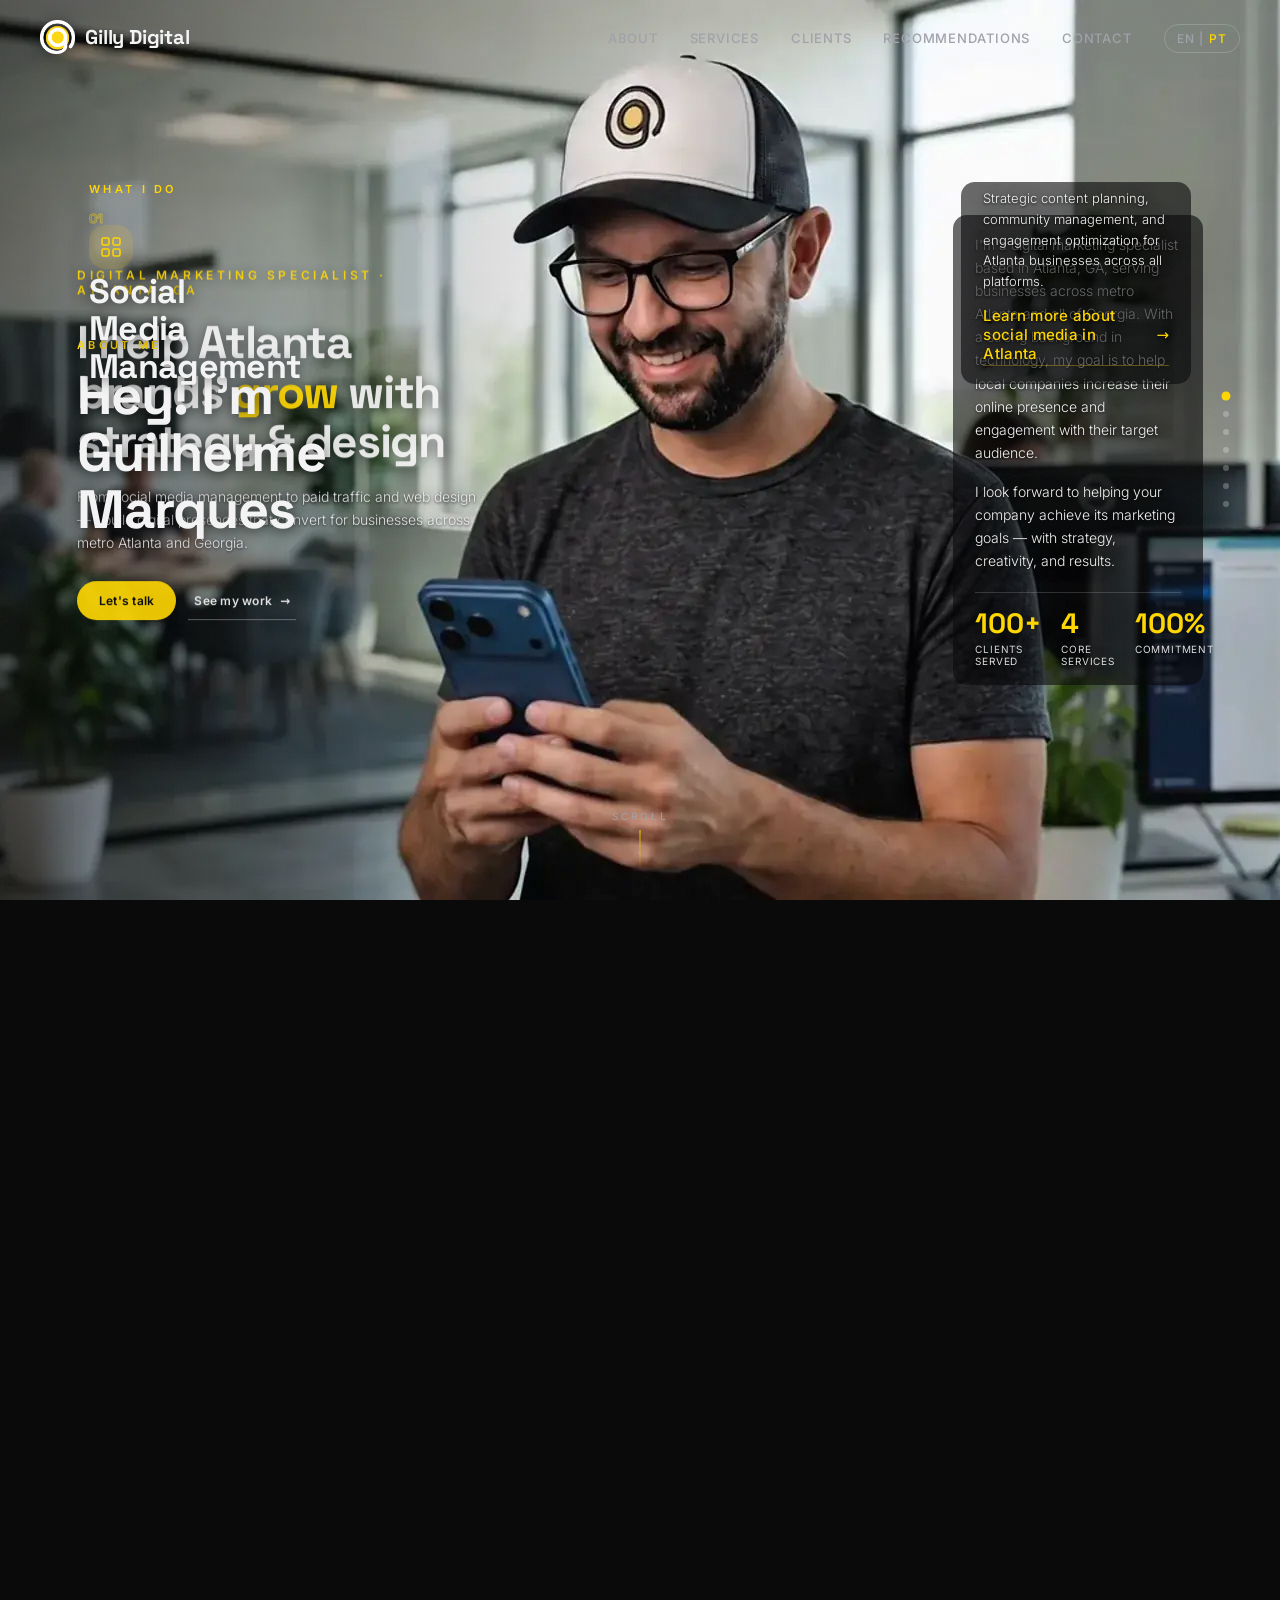
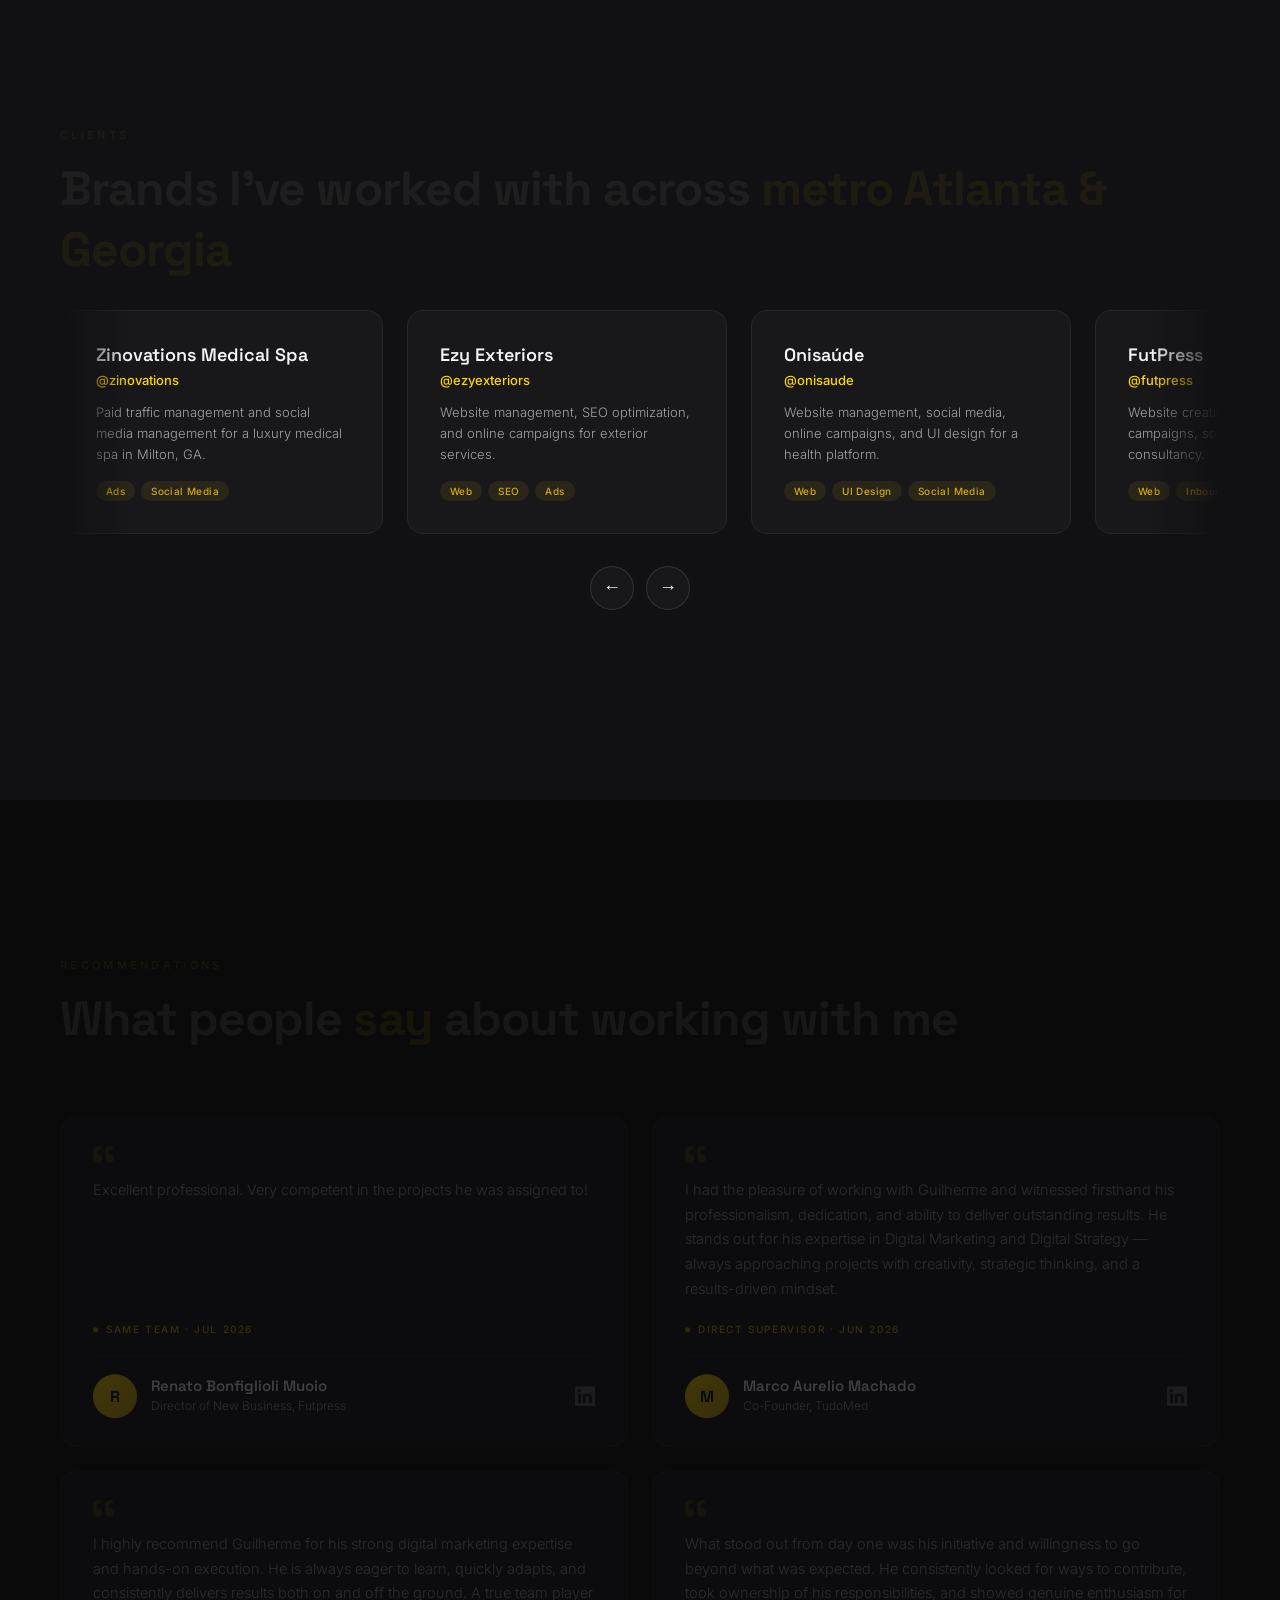
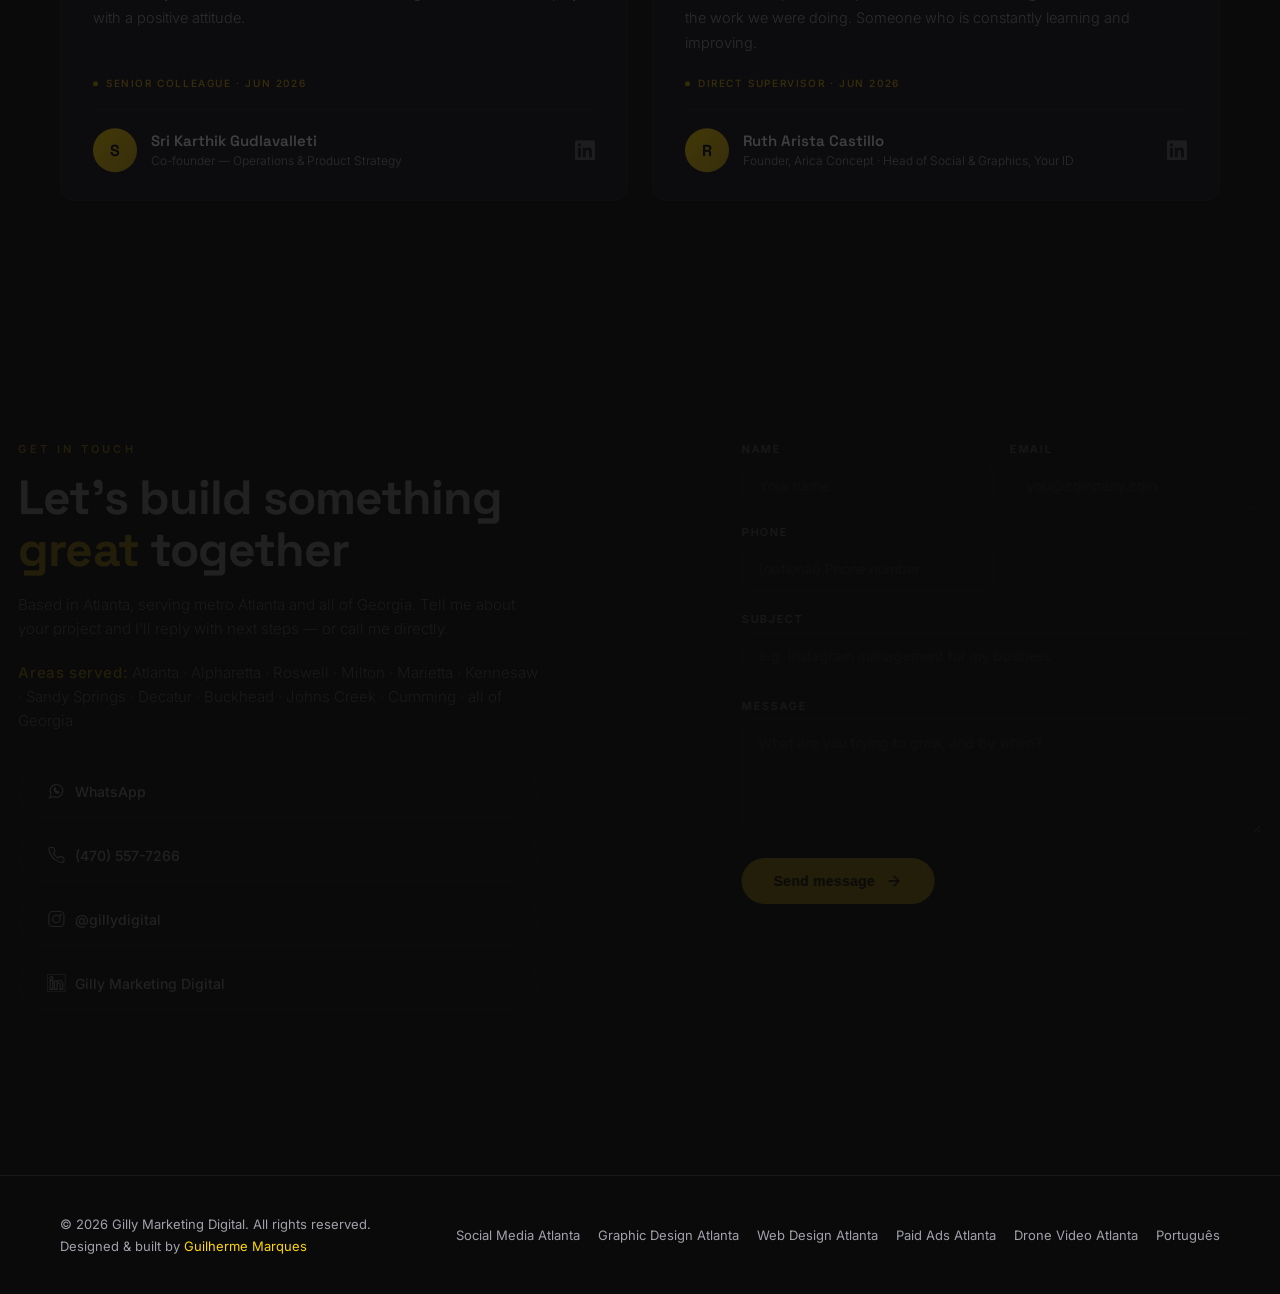
==== commit 992e9306: "update" ====
--- a/index.html
+++ b/index.html
@@ -846,6 +846,19 @@
     padding:16px 20px;
   }
   .about-right{ max-width:100%; margin-left:0; }
+  /* The About panel was ~650px tall on phones (stats stacked in a column)
+     and its bottom — "4 core services", "100% commitment" — ended up
+     under the browser toolbar. Lay the stats out in one row and tighten
+     the spacing so the whole card fits above the toolbar. */
+  .journey-panel .about-text h2{ font-size:clamp(28px,8vw,34px); margin-top:8px; }
+  .about-left{ padding:12px 18px; }
+  .journey-panel .about-text p{ font-size:13.5px; line-height:1.55; }
+  .journey-panel .about-text .stats{
+    display:grid; grid-template-columns:repeat(3,1fr);
+    gap:8px; margin-top:14px; padding-top:12px;
+  }
+  .journey-panel .about-text .stat-num{ font-size:24px; }
+  .journey-panel .about-text .stat-label{ font-size:9px; letter-spacing:.04em; line-height:1.25; }
 }
 
 .journey-panel.pin-panel h3{
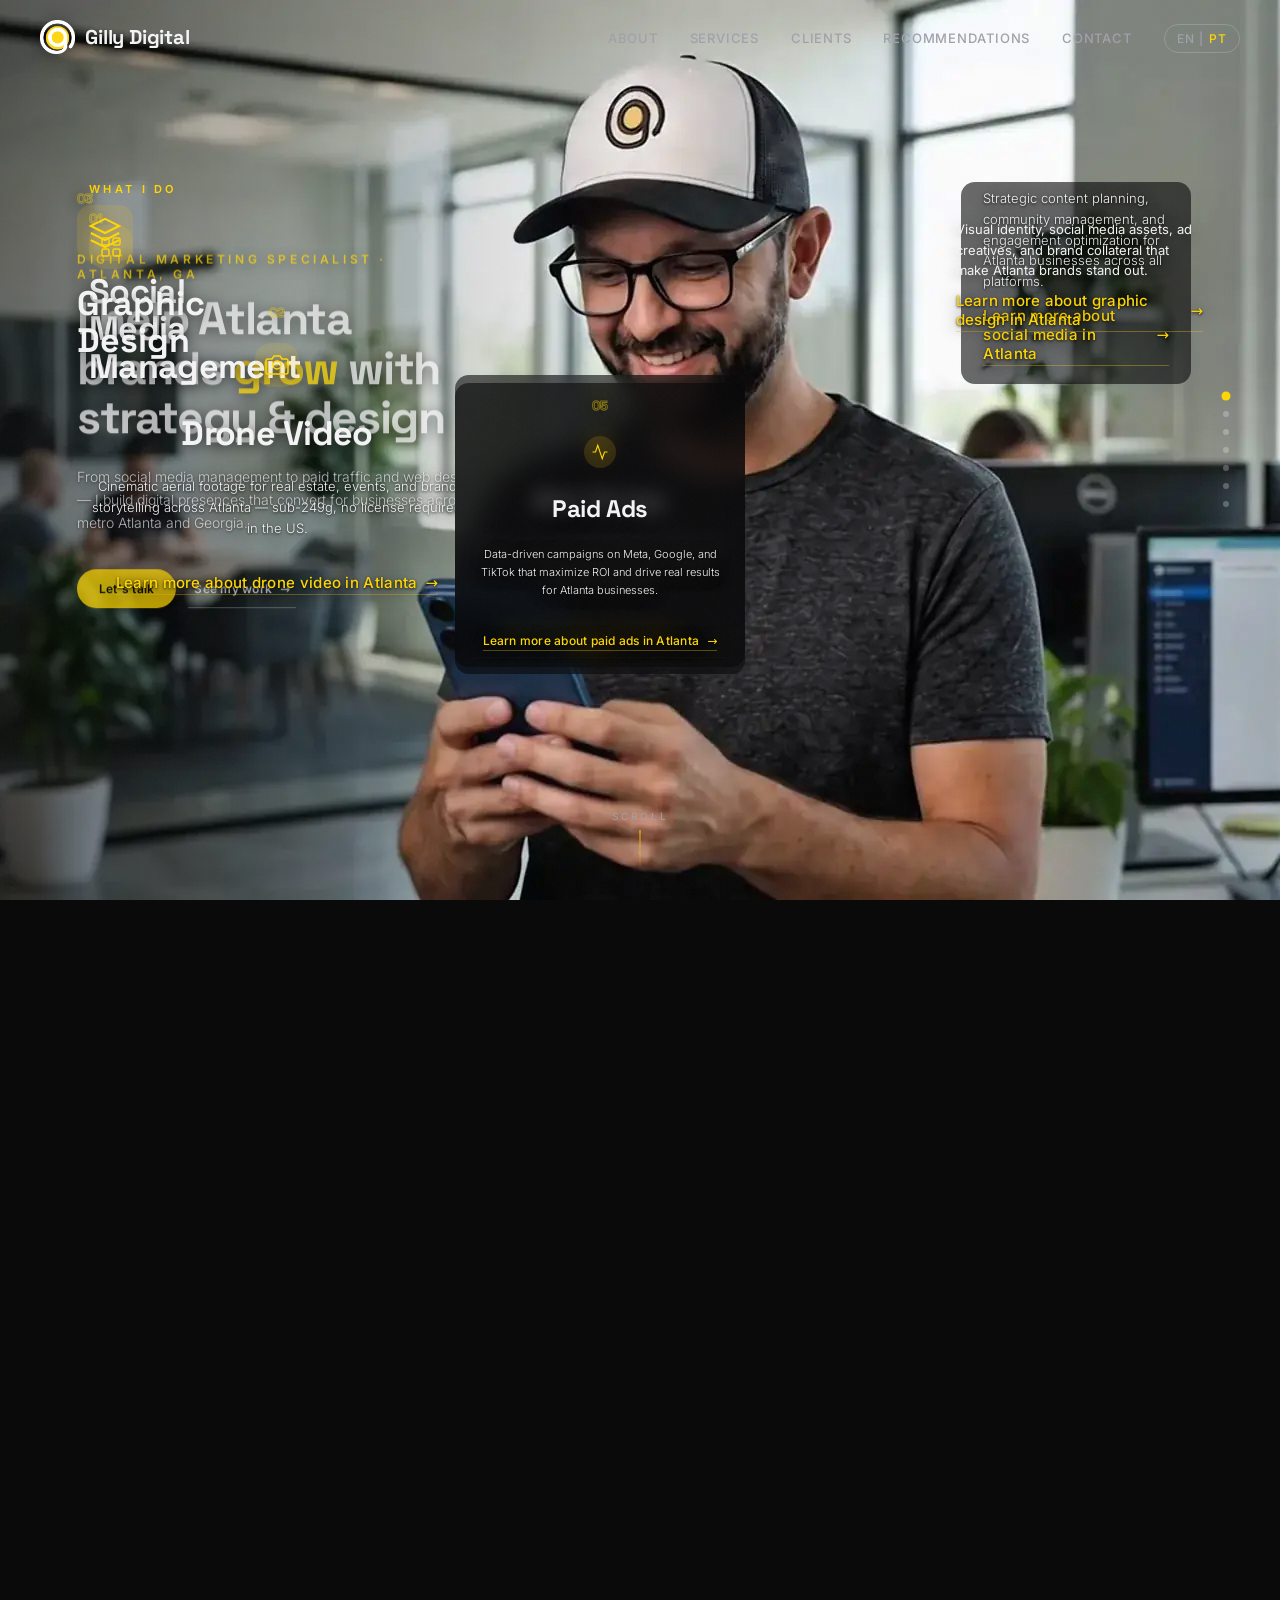
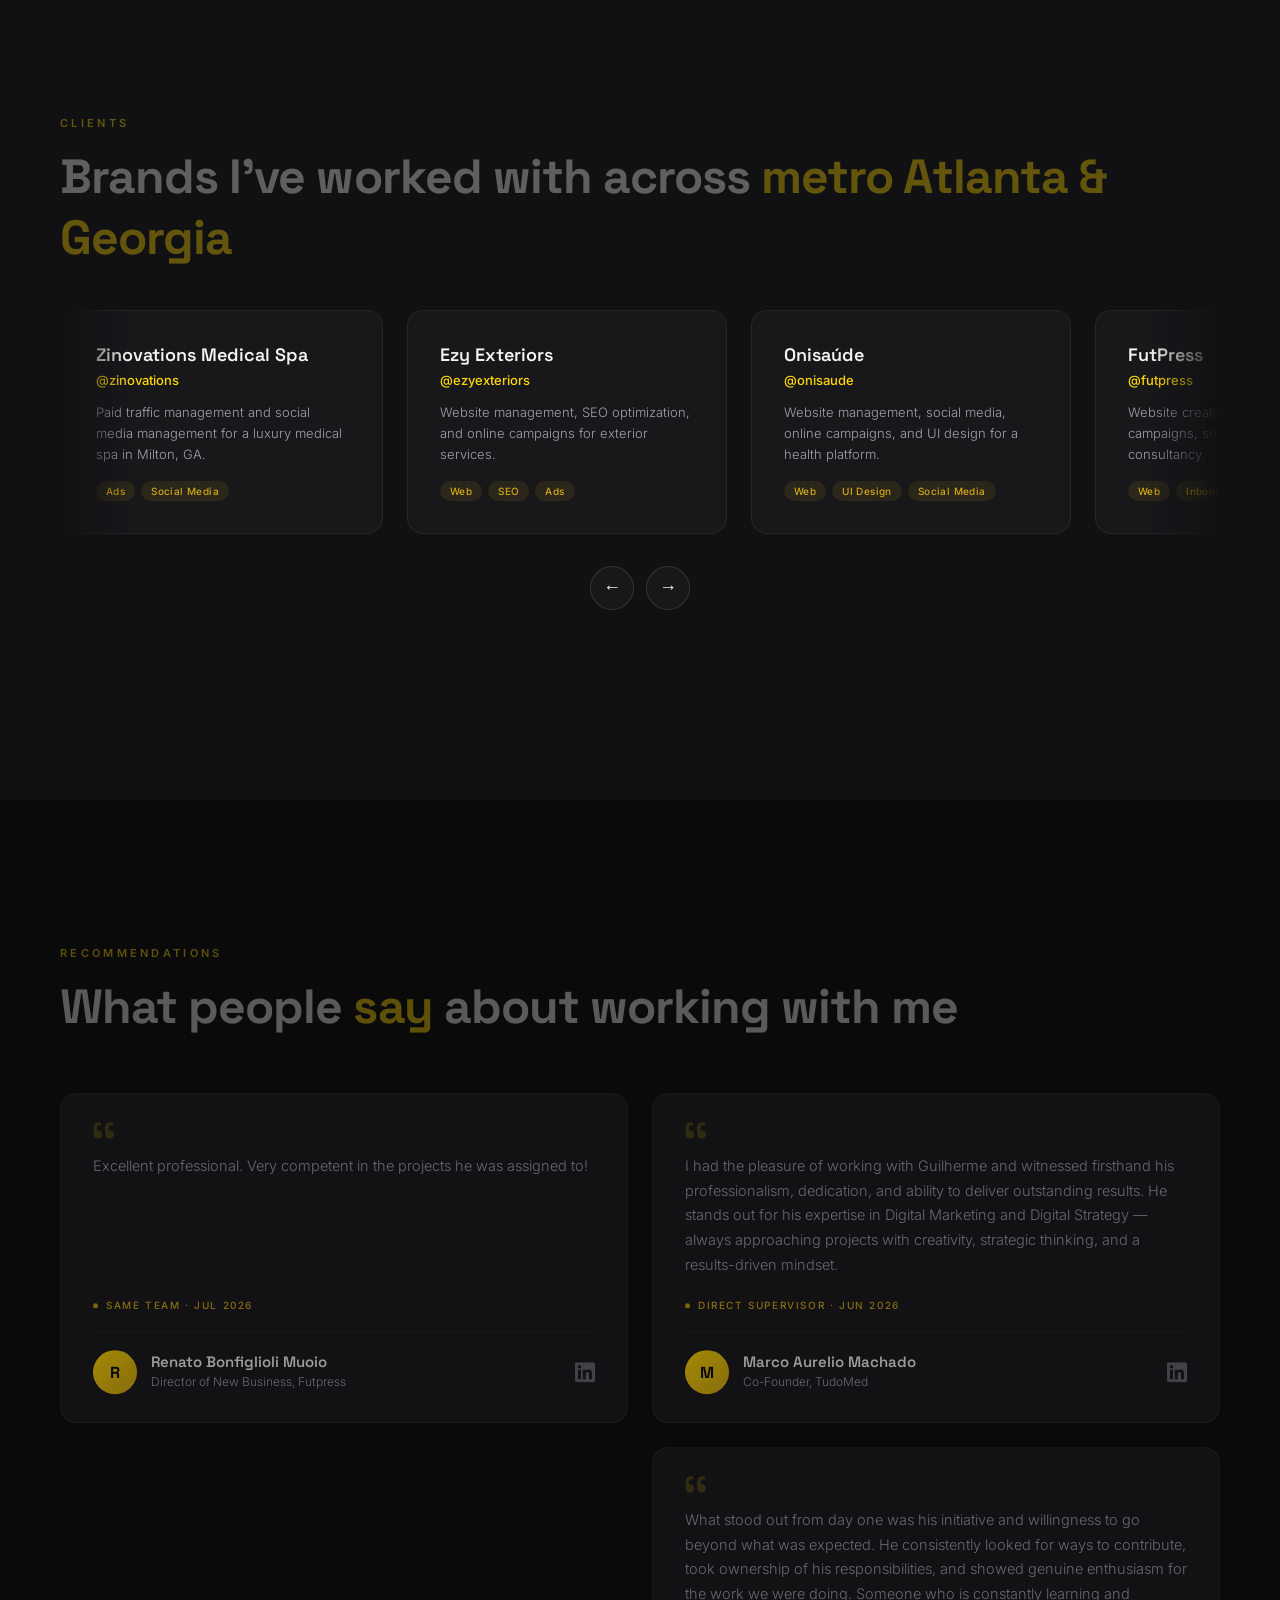
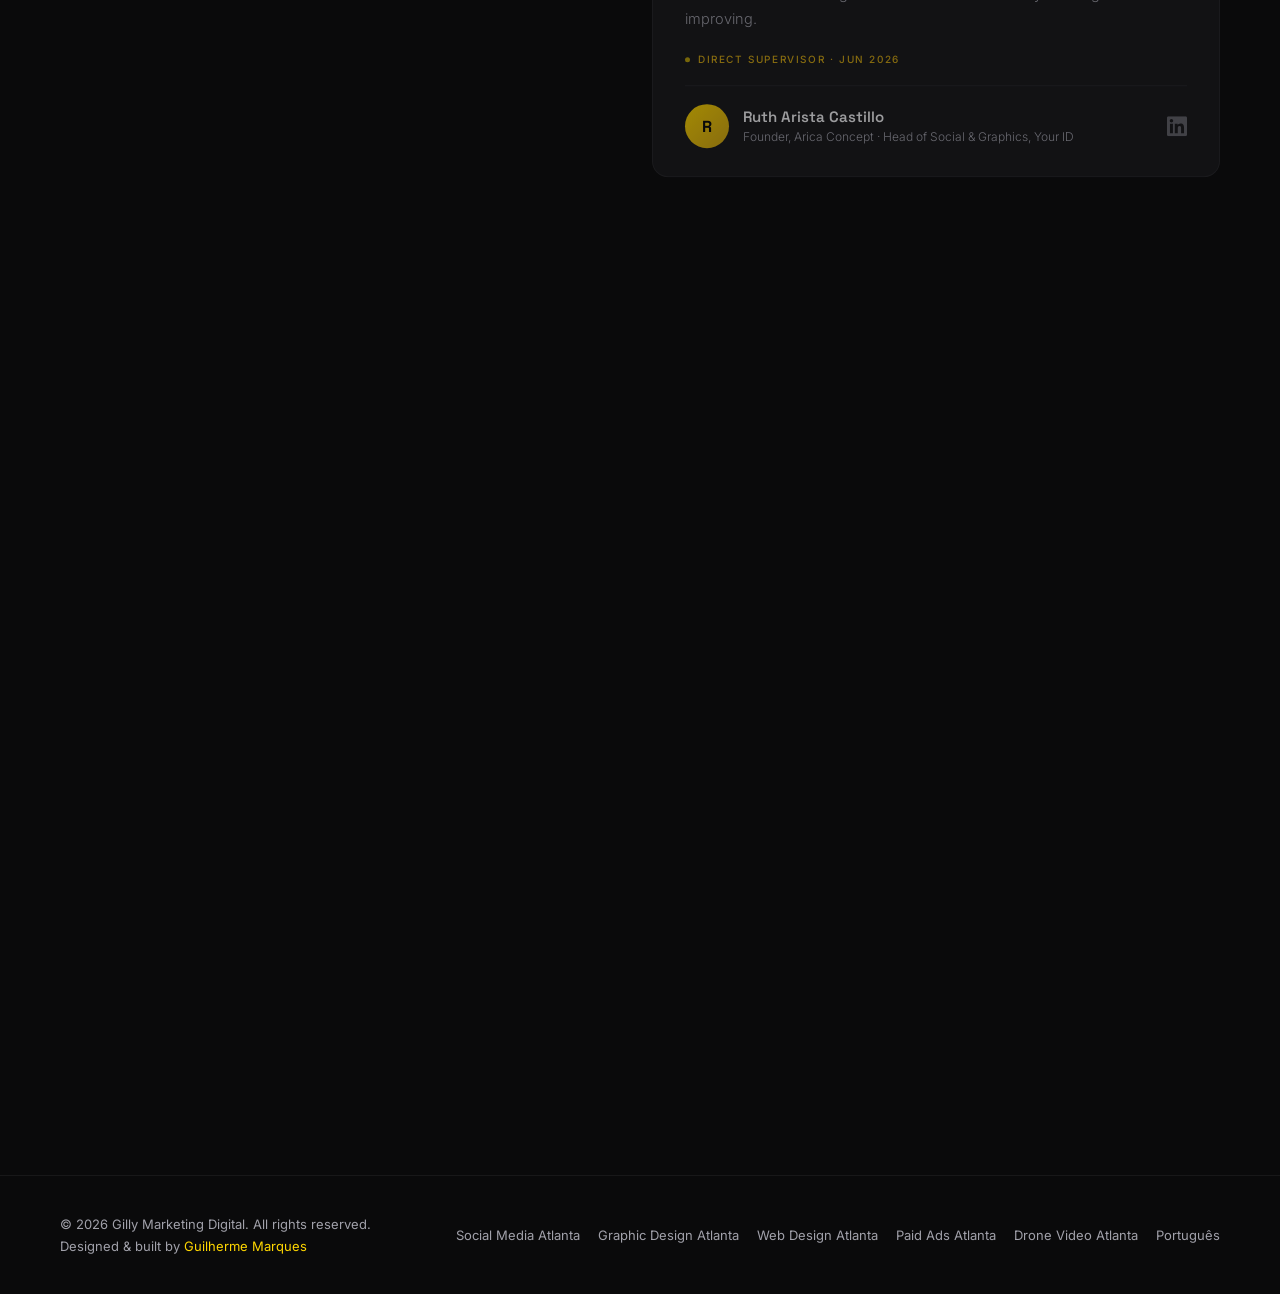
==== commit 1e9ee1cb: "update index" ====
--- a/index.html
+++ b/index.html
@@ -716,6 +716,11 @@
   padding:0;
   position:relative;
 }
+.journey-snap{
+  position:absolute;left:0;width:1px;height:1px;
+  scroll-snap-align:start;scroll-snap-stop:always;
+  pointer-events:none;visibility:hidden;
+}
 .journey-anchor{
   position:absolute;left:0;width:1px;height:1px;
   pointer-events:none;
@@ -1678,8 +1683,8 @@
          actual scroll depth within the tall pinned section (not inside
          the sticky stack, where every panel shares the same offset). -->
     <div id="hero" class="journey-anchor" style="top:0;"></div>
-    <div id="about" class="journey-anchor" style="top:14.28%;"></div>
-    <div id="services" class="journey-anchor" style="top:28.57%;"></div>
+    <div id="about" class="journey-anchor" style="top:16.9%;"></div>
+    <div id="services" class="journey-anchor" style="top:30.5%;"></div>
     <div class="journey-inner">
       <canvas class="journey-video" id="journeyCanvas" aria-hidden="true"></canvas>
       <div class="journey-loading" id="journeyLoading"><span id="journeyLoadingPct">Loading 0%</span></div>
@@ -2391,6 +2396,9 @@
 // the clip. Scrubbing motion only happens in the last stretch of each
 // chapter's scroll range, smoothly bridging into the NEXT checkpoint.
 const journeyCheckpoints = [2, 3, 6, 11, 16, 22, 23.8];
+// Scroll progress 0..1 spans 6.3 "chapter lengths" (not 7): the last chapter only needs
+// its text point plus a little, so the final swipe is the same size as every other one.
+const JOURNEY_SPAN = 6.3;
 const journeyHoldFraction = 0.68; // scene stays still through the pause; only moves in the last stretch
 
 function frameIndexForTime(sec) {
@@ -2683,7 +2691,7 @@
     // to an automatic, eased animation. ----
     if (journeyAutoPlaying) return;
     const numChapters = journeyCheckpoints.length;
-    const chapterFloat = self.progress * numChapters;
+    const chapterFloat = self.progress * JOURNEY_SPAN;
     const chapter = Math.min(numChapters - 1, Math.floor(chapterFloat));
     const localT = Math.min(1, Math.max(0, chapterFloat - chapter));
     if (chapter === journeyLastChapter && journeyLastLocalT < 0.50 && localT >= 0.50) {
@@ -2705,6 +2713,50 @@
   lockJourneyScroll(false);
 }
 window.cancelJourneyAutoPlay = cancelJourneyAutoPlay;
+
+// ---- Touch devices: one swipe = one chapter ----
+// Native CSS scroll-snap (handled by the browser's compositor, so there is
+// no JS fighting the finger / iOS momentum). Snap stops sit at the middle
+// of every chapter's text — where the scene is frozen — plus the section's
+// start and end so the page can still be entered and left. `stop: always`
+// means a hard flick cannot skip a chapter. Snapping is only switched on
+// while the journey fills the screen, so the rest of the page scrolls
+// normally. Desktop keeps the free scrub.
+let journeySnapOn = false;
+function setJourneySnap(on) {
+  journeySnapOn = on;
+  document.documentElement.style.scrollSnapType = on ? 'y mandatory' : '';
+}
+if (journeyIsTouch) {
+  const jSec = document.getElementById('journeySection');
+  const snapPts = [0, 1.24 / JOURNEY_SPAN, 2.24 / JOURNEY_SPAN, 3.24 / JOURNEY_SPAN, 4.24 / JOURNEY_SPAN, 5.24 / JOURNEY_SPAN, 1]; // last stop = end of the journey, where the final chapter's text is up
+  const snapEls = snapPts.map(() => {
+    const a = document.createElement('div');
+    a.className = 'journey-snap';
+    a.setAttribute('aria-hidden', 'true');
+    jSec.appendChild(a);
+    return a;
+  });
+  const placeSnaps = () => {
+    const st = journeyScrollTriggerInst;
+    const secTop = jSec.getBoundingClientRect().top + window.scrollY;
+    snapPts.forEach((p, i) => {
+      snapEls[i].style.top = Math.round(st.start + p * (st.end - st.start) - secTop) + 'px';
+    });
+  };
+  placeSnaps();
+  ScrollTrigger.addEventListener('refresh', placeSnaps);
+  // The journey is the first thing on the page, so snapping is on from the
+  // very top until the section ends, and off for everything after it.
+  setJourneySnap(window.scrollY <= journeyScrollTriggerInst.end + 2);
+  ScrollTrigger.create({
+    trigger: '#journeySection',
+    start: 'top top',
+    end: 'bottom bottom',
+    onLeave: () => setJourneySnap(false),
+    onEnterBack: () => setJourneySnap(true)
+  });
+}
 
 // ---- Nav link clicks — explicit, GSAP-driven scroll instead of the
 // browser's native anchor jump / scroll-behavior:smooth. Native
@@ -2722,12 +2774,17 @@
     journeyAutoPlaying = true; // suppress auto-advance triggers for the whole trip
     const y = target.getBoundingClientRect().top + window.scrollY;
     const proxy = { y: window.scrollY };
+    const snapWasOn = journeySnapOn;
+    if (snapWasOn) document.documentElement.style.scrollSnapType = ''; // don't let snap fight the tween
     gsap.to(proxy, {
       y: y,
       duration: 1,
       ease: 'power2.inOut',
       onUpdate: () => { window.scrollTo({ top: proxy.y, left: 0, behavior: 'instant' }); },
-      onComplete: () => { journeyAutoPlaying = false; }
+      onComplete: () => {
+        journeyAutoPlaying = false;
+        if (snapWasOn && journeySnapOn) document.documentElement.style.scrollSnapType = 'y mandatory';
+      }
     });
     history.pushState(null, '', '#' + id);
   });
@@ -2757,7 +2814,7 @@
   const st = journeyScrollTriggerInst;
   const AUTOPLAY_TRIGGER_LOCAL_T = 0.50; // matches the raw-progress trigger threshold below
   const AUTOPLAY_LANDING_OFFSET = 1.14;  // chapter + this = where we land (past the text fade-in)
-  const targetProgress = (chapter + AUTOPLAY_LANDING_OFFSET) / numChapters;
+  const targetProgress = (chapter + AUTOPLAY_LANDING_OFFSET) / JOURNEY_SPAN;
   const targetY = st.start + targetProgress * (st.end - st.start);
   const proxy = { y: window.scrollY };
 
@@ -2816,7 +2873,7 @@
 
 function updateJourneyVisual(p) {
   const numChapters = journeyCheckpoints.length;
-  const chapterFloat = p * numChapters;
+  const chapterFloat = p * JOURNEY_SPAN;
   const chapter = Math.min(numChapters - 1, Math.floor(chapterFloat));
   const localT = Math.min(1, Math.max(0, chapterFloat - chapter));
 
@@ -2865,6 +2922,7 @@
     let op = 0;
     if (i === 0 && t >= 0 && t < 0.40) op = 1;
     else if (t >= 0 && t < 0.08) op = easeInOut(t / 0.08);
+    else if (i === journeyPanels.length - 1 && t >= 0.08) op = 1; // last chapter stays up until the section ends
     else if (t >= 0.08 && t < 0.40) op = 1;
     else if (t >= 0.40 && t < 0.50) op = easeInOut(1 - (t - 0.40) / 0.10);
     else op = 0;
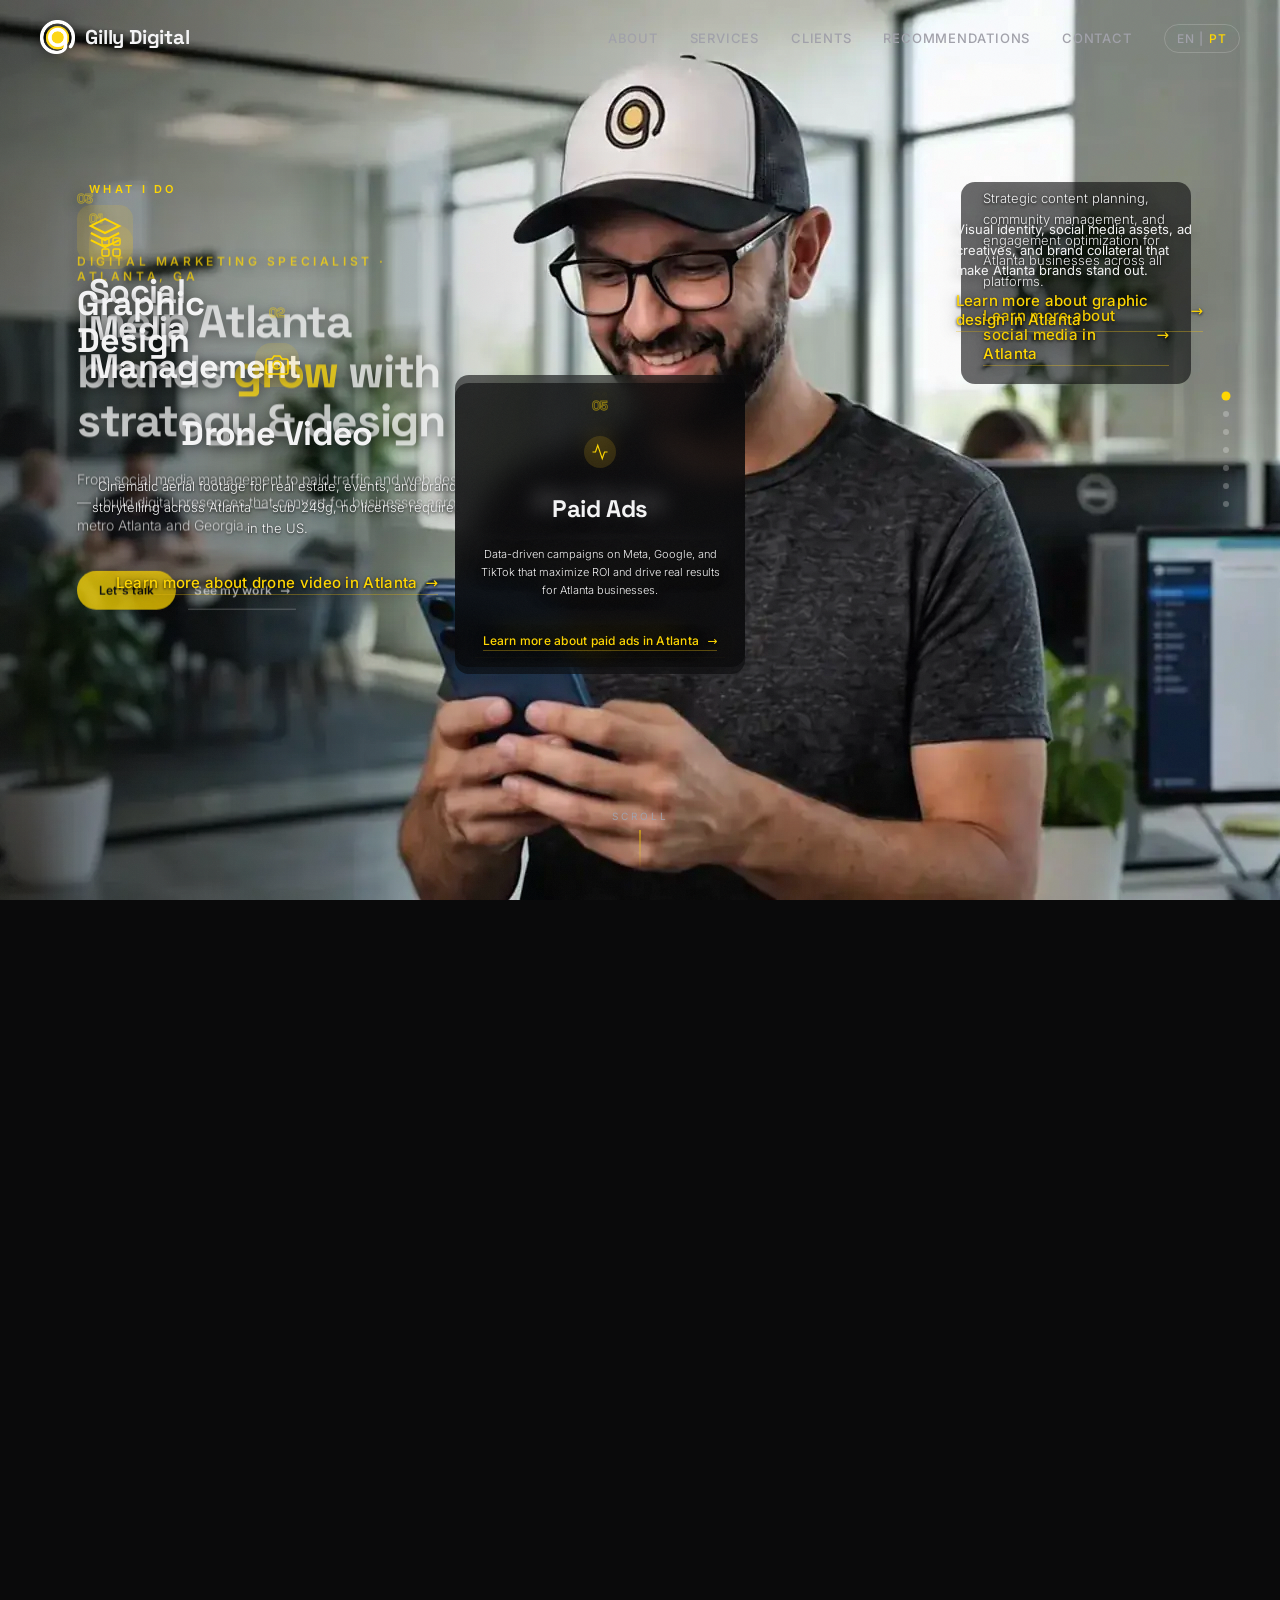
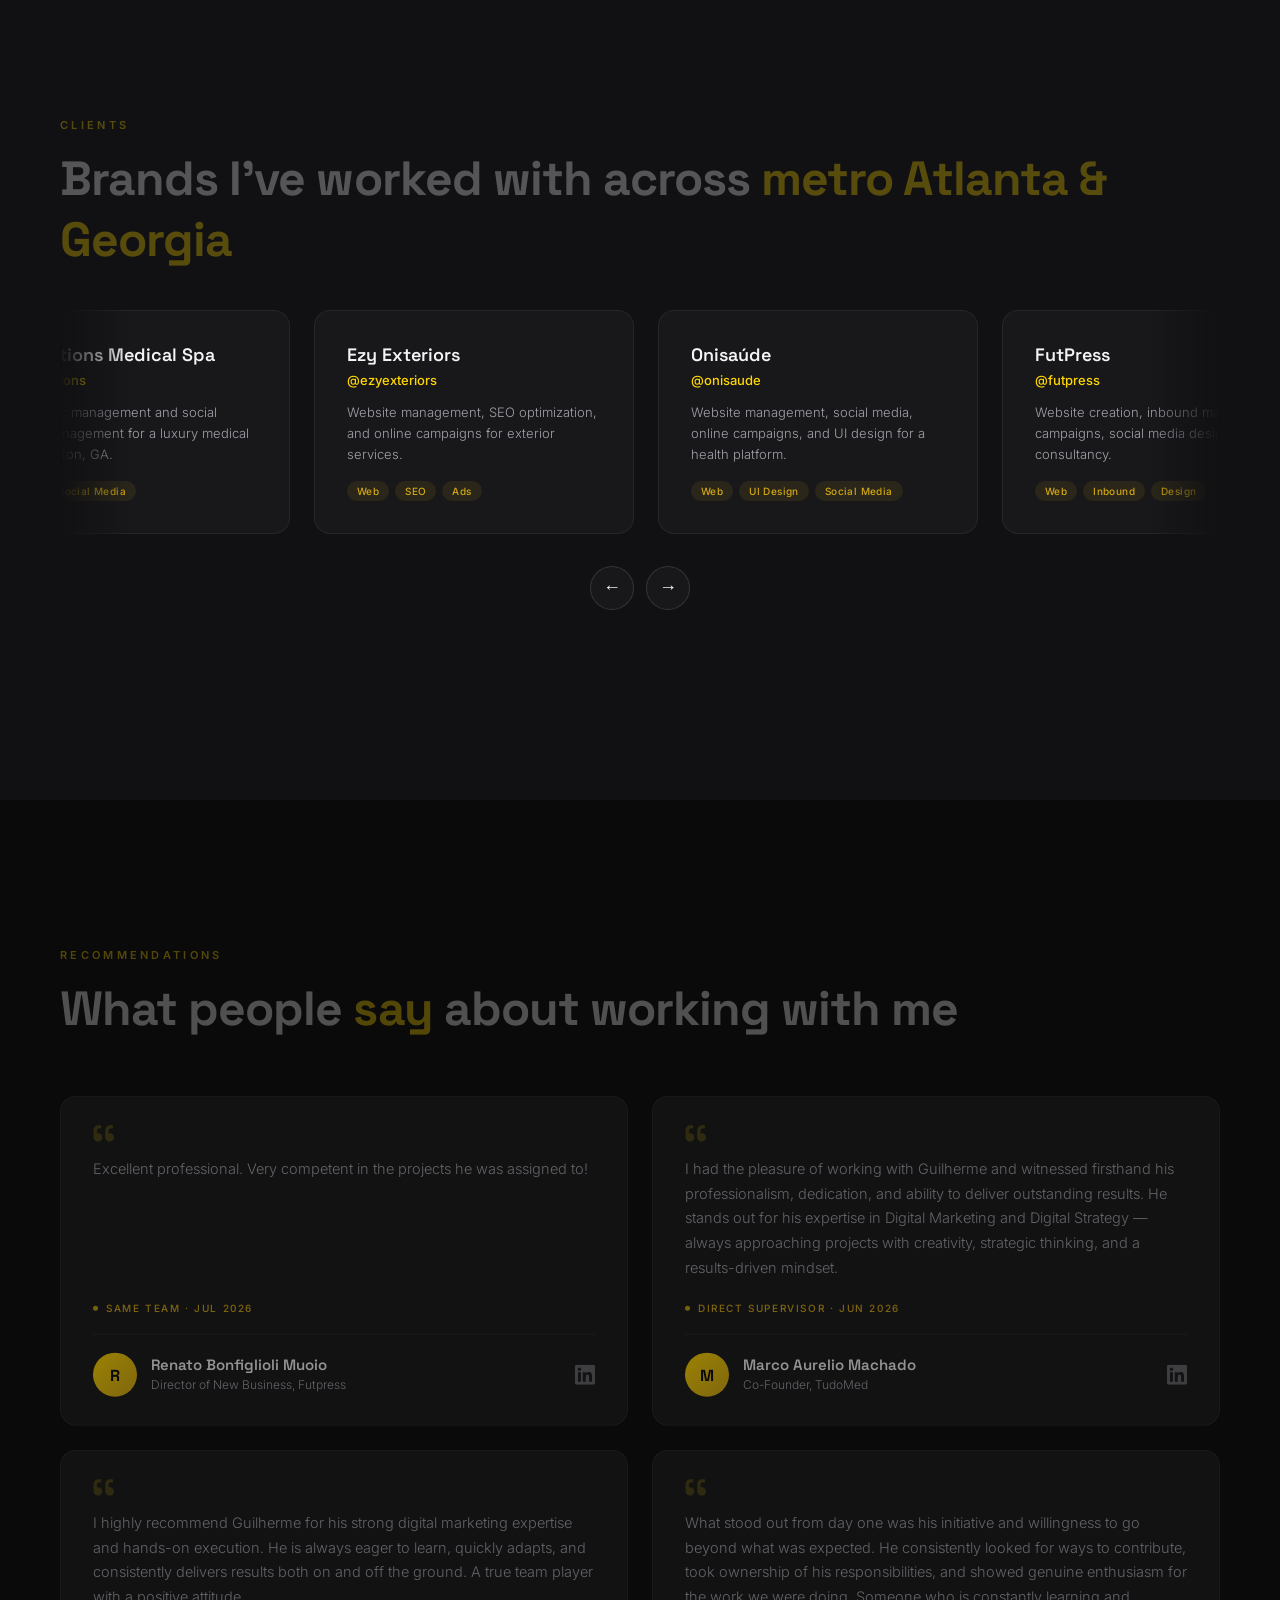
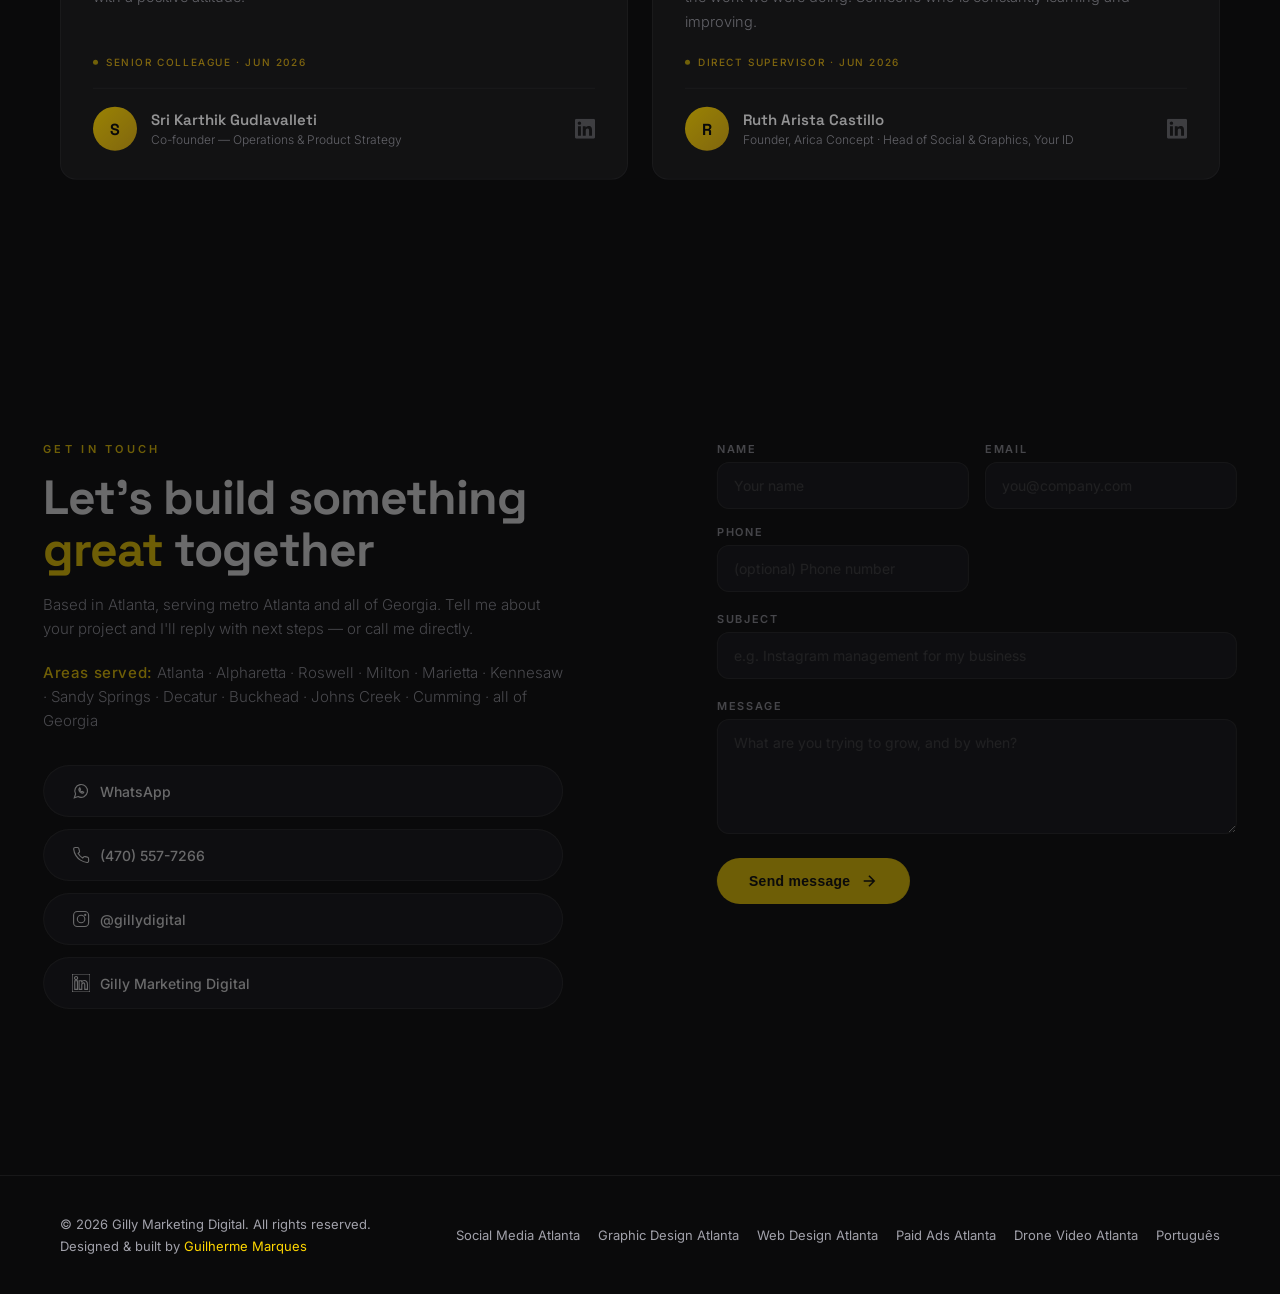
==== commit 2bb8a904: "update" ====
--- a/index.html
+++ b/index.html
@@ -710,7 +710,7 @@
      making the frame snap back and forth. Locking the value kills that
      feedback loop. Falls back to vh where the variable isn't set. */
   height:700vh;
-  height:calc(var(--journey-vh, 1vh) * 700);
+  height:calc(var(--journey-vh, 1vh) * 700 + var(--journey-extra, 0px));
   min-height:0;
   display:block;
   padding:0;
@@ -728,7 +728,7 @@
 .journey-inner{
   position:sticky;top:0;
   height:100vh;
-  height:calc(var(--journey-vh, 1vh) * 100);
+  height:var(--journey-stage, calc(var(--journey-vh, 1vh) * 100));
   overflow:hidden;
   background:var(--bg);
 }
@@ -2300,9 +2300,24 @@
   } catch (e) {}
   const root = document.documentElement.style;
   root.setProperty('--journey-vh', (large * 0.01) + 'px');
-  // Strip hidden under the toolbar at load — lets mobile text stay
-  // visually centred in what the visitor actually sees.
-  root.setProperty('--journey-bar', Math.max(0, large - window.innerHeight) + 'px');
+  // Some mobile browsers (Edge on iOS) don't report a "large viewport":
+  // their toolbar is native chrome that resizes the whole web view, so
+  // when it collapses the visible area GROWS past the height we measured
+  // at load — and a stage sized to the load-time height leaves a black
+  // band along the bottom. On phones/tablets make the stage taller than
+  // the current view (capped at the physical screen); the surplus simply
+  // sits under the toolbar. The section gets the same extra height so the
+  // sticky stage still releases exactly at the end of the scroll range.
+  let stage = large;
+  if (window.matchMedia('(pointer: coarse)').matches && window.innerWidth <= 1024) {
+    stage = Math.max(large, Math.min(window.screen.height || large, window.innerHeight + 120));
+  }
+  const extra = Math.max(0, stage - large);
+  root.setProperty('--journey-stage', stage + 'px');
+  root.setProperty('--journey-extra', extra + 'px');
+  // Strip hidden under the toolbar — keeps mobile text visually centred in
+  // what the visitor actually sees.
+  root.setProperty('--journey-bar', Math.max(0, stage - window.innerHeight) + 'px');
 }
 lockJourneyViewportHeight();
 window.addEventListener('resize', () => {
@@ -2653,6 +2668,73 @@
   || ('ontouchstart' in window)
   || navigator.maxTouchPoints > 0;
 
+// ---- Phones/tablets: time-driven chapters ----
+// On a touchscreen the footage no longer follows the finger. The scroll
+// position (snapped to one stop per chapter) only decides WHICH chapter
+// is the target; the scene then plays there on its own clock with an
+// eased, fixed-length tween. Finger tremor, iOS momentum and the browser
+// toolbar sliding in and out therefore can't make frames jump, and the
+// scene is perfectly still while a chapter's text is on screen.
+const journeyTouchMode = window.matchMedia('(pointer: coarse)').matches
+  && window.matchMedia('(hover: none)').matches;
+const JT_STOPS = [0, 1.24, 2.24, 3.24, 4.24, 5.24, 6.3]; // chapterFloat of each stop
+let jtInit = false, jtTarget = 0, jtTween = null;
+const jtState = { t: journeyCheckpoints[0] };
+function jtSetPanels(activeIdx) {
+  journeyPanels.forEach((panel, i) => {
+    const on = i === activeIdx;
+    if (panel._jtOn === on) return;
+    panel._jtOn = on;
+    panel.style.opacity = on ? 1 : 0;
+    panel.style.visibility = on ? 'visible' : 'hidden';
+    panel.style.transform = on ? 'translate3d(0,0,0)' : 'translate3d(0,14px,0)';
+  });
+}
+function jtSetChapterUi(idx) {
+  journeyDots.forEach((d, i) => d.classList.toggle('active', i === idx));
+  if (idx >= 1 && !journeyStatsPlayed) playJourneyStats();
+}
+function jtGoTo(idx, instant) {
+  if (jtTween) { jtTween.kill(); jtTween = null; }
+  jtTarget = idx;
+  const to = journeyCheckpoints[idx];
+  if (instant || Math.abs(to - jtState.t) < 0.001) {
+    jtState.t = to;
+    drawJourneyAtPosition(framePositionForTime(to));
+    jtSetPanels(idx); jtSetChapterUi(idx);
+    return;
+  }
+  jtSetPanels(-1);               // text out while the scene is moving
+  jtSetChapterUi(idx);
+  const gap = Math.abs(to - jtState.t);
+  jtTween = gsap.to(jtState, {
+    t: to,
+    duration: Math.min(2.0, Math.max(0.9, 0.7 + gap * 0.2)),
+    ease: 'power2.inOut',
+    onUpdate: () => drawJourneyAtPosition(framePositionForTime(jtState.t)),
+    onComplete: () => { jtTween = null; jtSetPanels(idx); }
+  });
+}
+function touchJourneyUpdate(progress) {
+  const cf = progress * JOURNEY_SPAN;
+  if (!jtInit) {
+    jtInit = true;
+    let best = 0;
+    JT_STOPS.forEach((a, i) => { if (Math.abs(cf - a) < Math.abs(cf - JT_STOPS[best])) best = i; });
+    jtGoTo(best, true);
+    return;
+  }
+  // Switch target at the midpoint between stops, with a small dead-band so
+  // a trembling finger sitting exactly on the midpoint can't flip it.
+  const cur = JT_STOPS[jtTarget];
+  const nextI = Math.min(jtTarget + 1, JT_STOPS.length - 1);
+  const prevI = Math.max(jtTarget - 1, 0);
+  const upMid = (cur + JT_STOPS[nextI]) / 2 + 0.04;
+  const dnMid = (cur + JT_STOPS[prevI]) / 2 - 0.04;
+  if (nextI !== jtTarget && cf > upMid) jtGoTo(nextI);
+  else if (prevI !== jtTarget && cf < dnMid) jtGoTo(prevI);
+}
+
 journeyScrollTriggerInst = ScrollTrigger.create({
   trigger: '#journeySection',
   start: 'top top',
@@ -2661,6 +2743,7 @@
   invalidateOnRefresh: true,
   onUpdate(self) {
     journeyTargetProgress = self.progress;
+    if (journeyTouchMode) { touchJourneyUpdate(self.progress); return; }
 
     // Ignore sub-pixel-scale scroll noise (mobile momentum/rubber-band
     // scrolling keeps firing tiny scroll events even after the page
@@ -2727,7 +2810,7 @@
   journeySnapOn = on;
   document.documentElement.style.scrollSnapType = on ? 'y mandatory' : '';
 }
-if (journeyIsTouch) {
+if (journeyTouchMode) {
   const jSec = document.getElementById('journeySection');
   const snapPts = [0, 1.24 / JOURNEY_SPAN, 2.24 / JOURNEY_SPAN, 3.24 / JOURNEY_SPAN, 4.24 / JOURNEY_SPAN, 5.24 / JOURNEY_SPAN, 1]; // last stop = end of the journey, where the final chapter's text is up
   const snapEls = snapPts.map(() => {
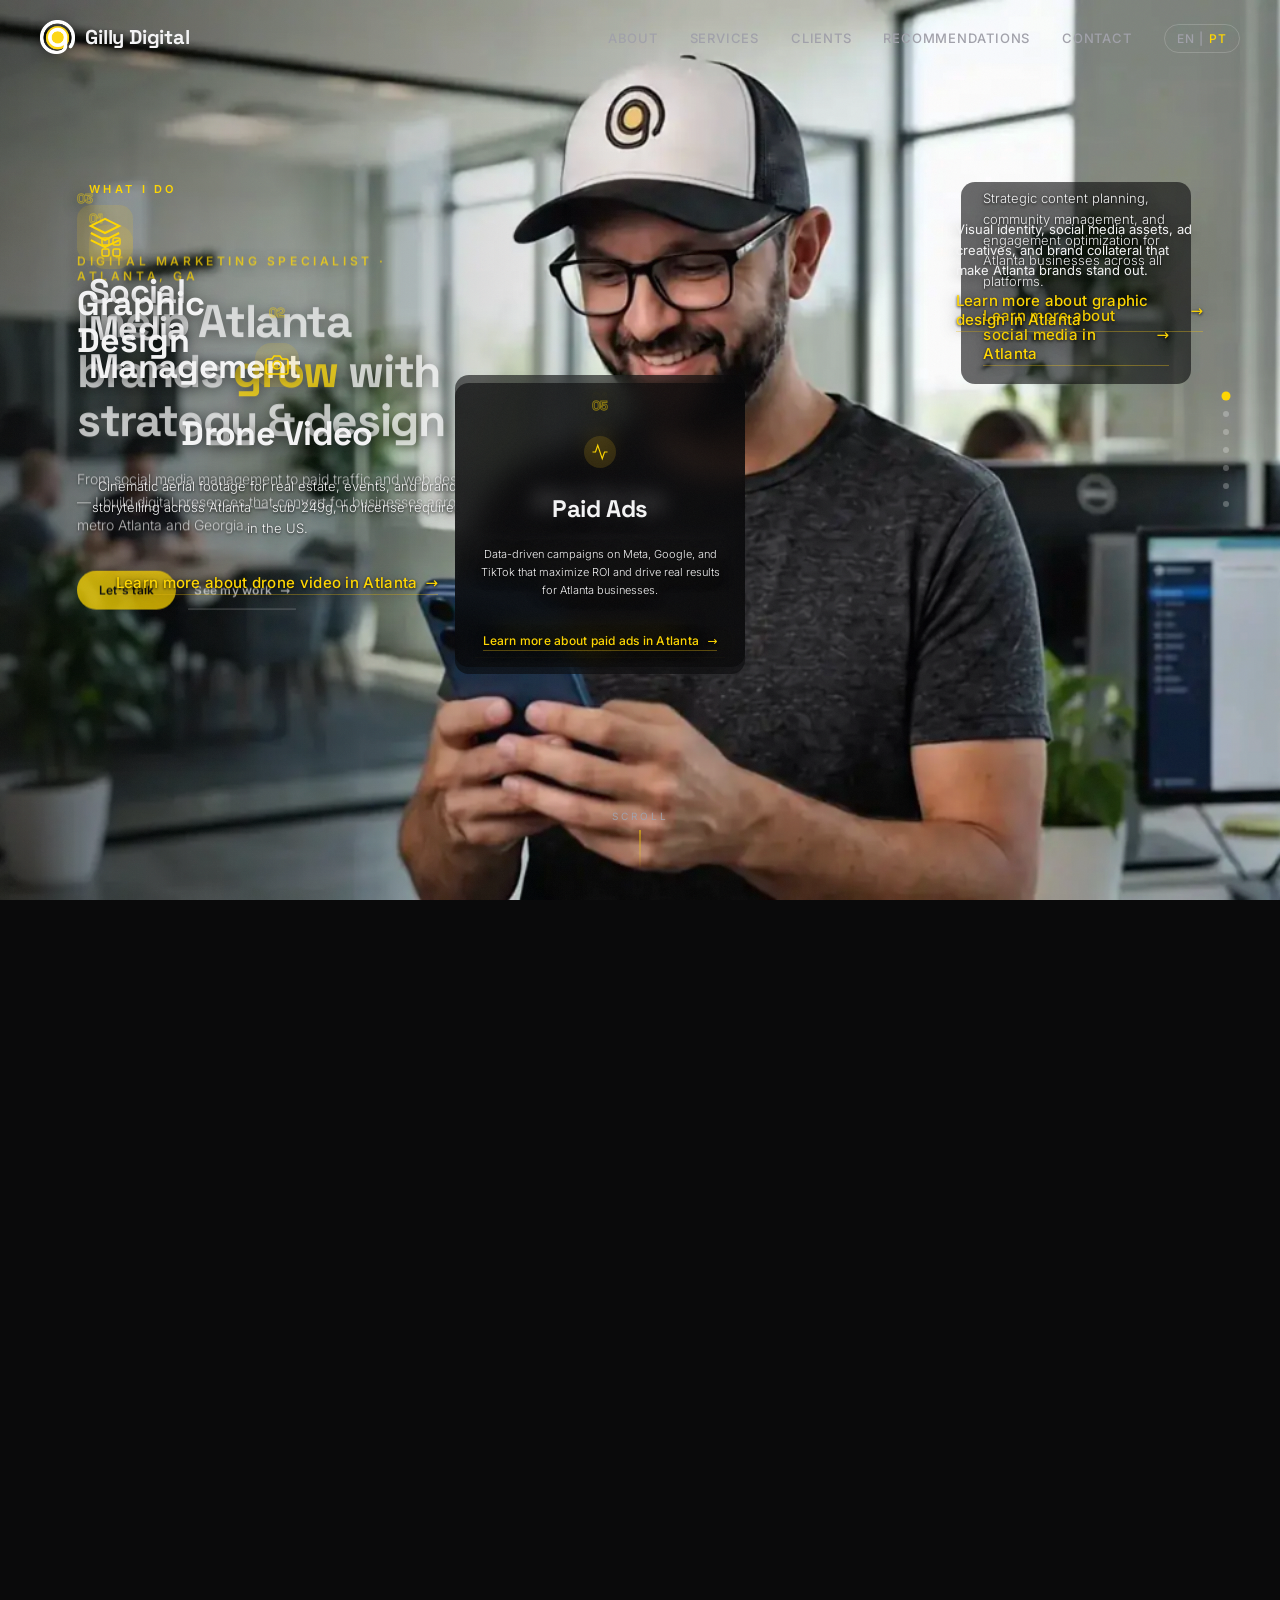
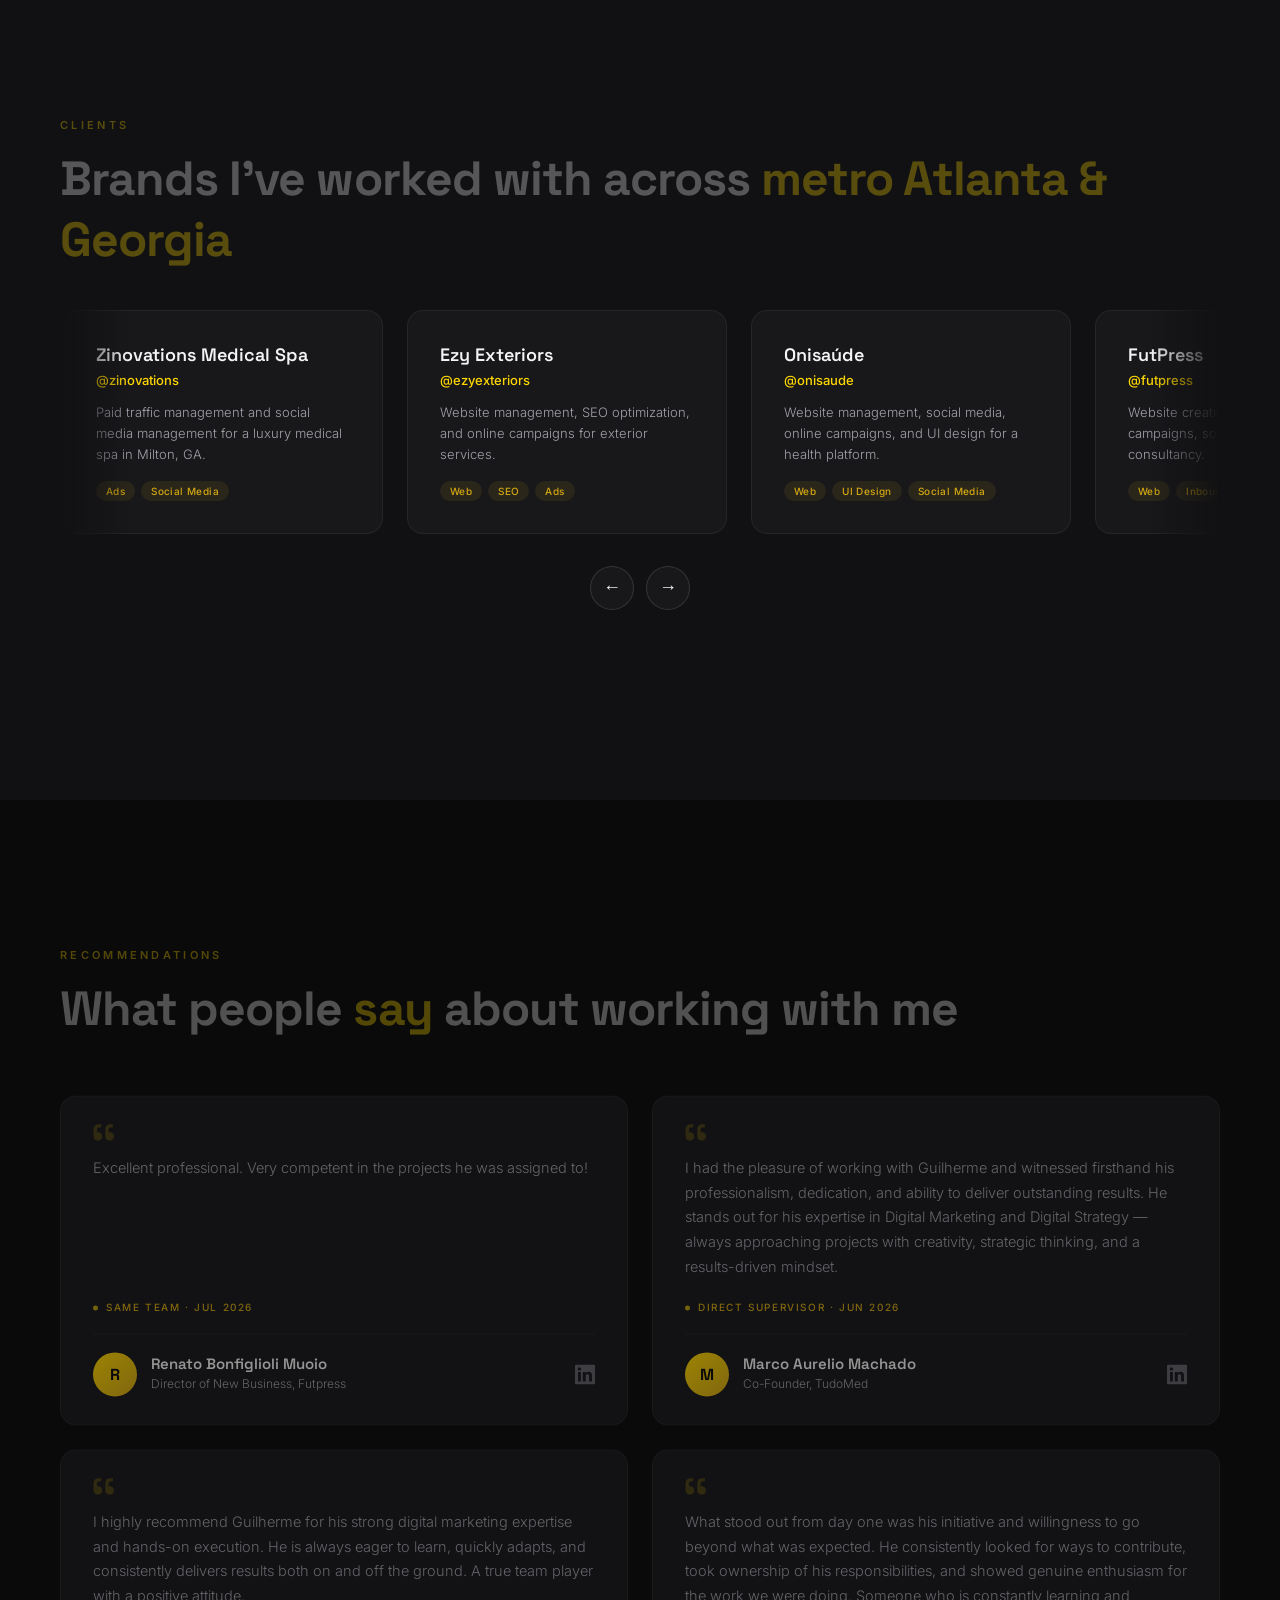
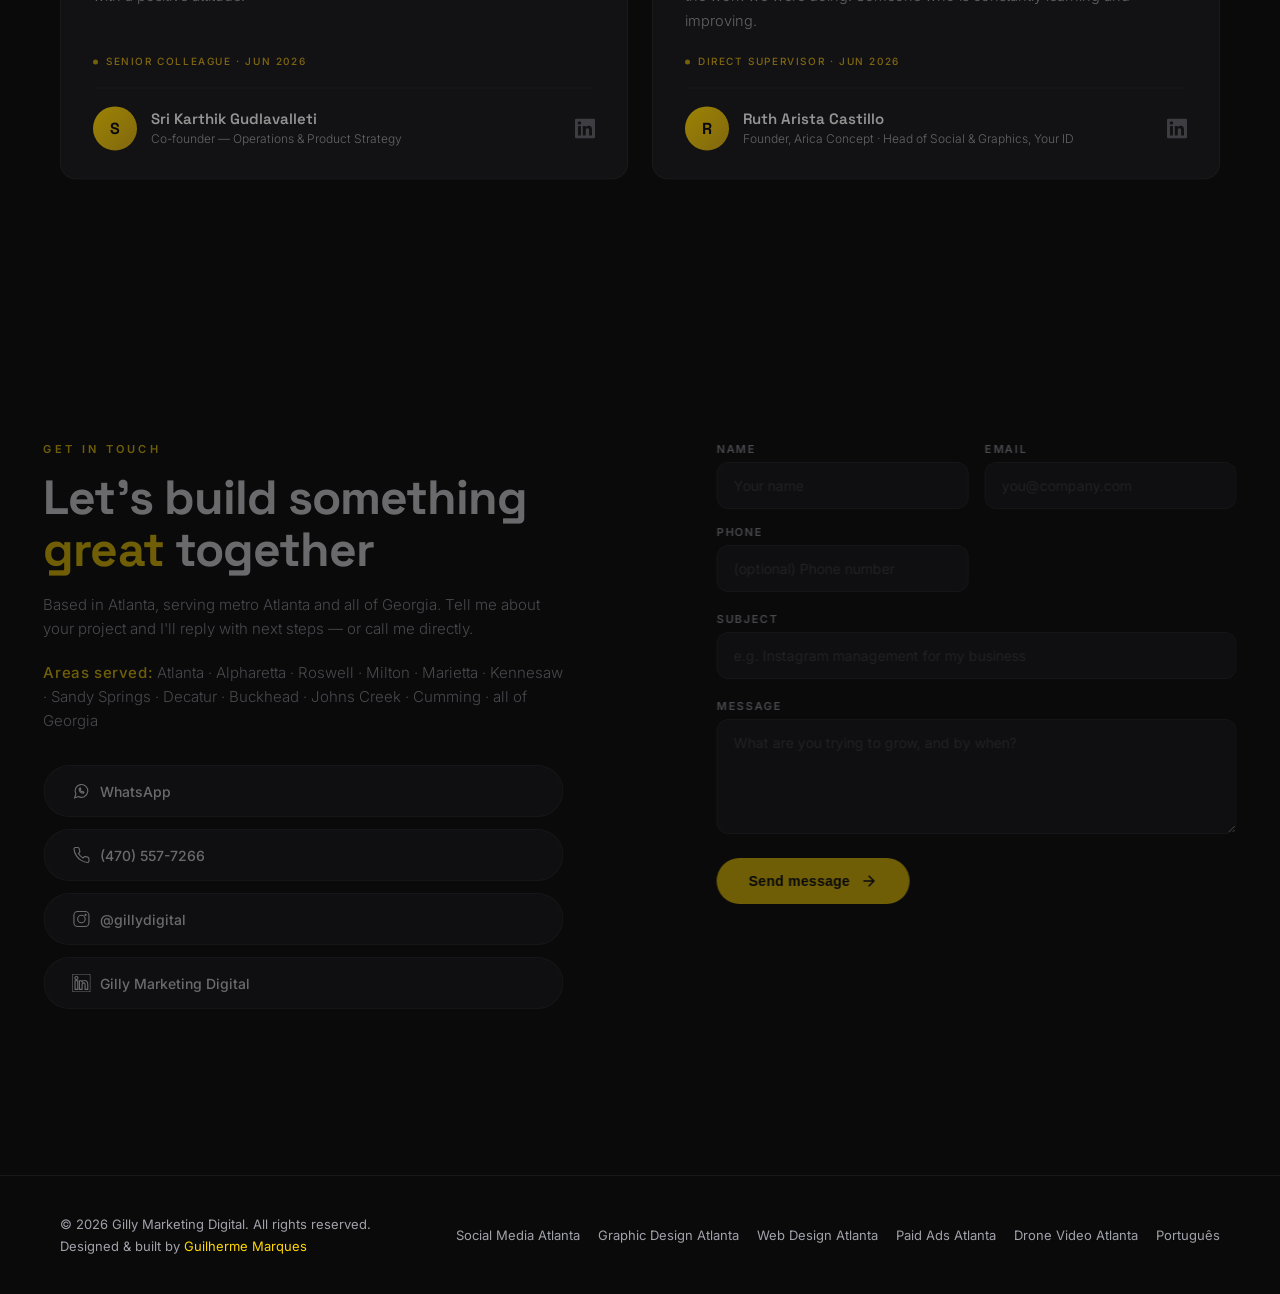
==== commit 62aa2504: "Update" ====
--- a/index.html
+++ b/index.html
@@ -2445,10 +2445,15 @@
 // Target width for decoded bitmaps. Phones get a smaller one: the frame
 // is upscaled to cover a tall viewport anyway, so the extra source
 // pixels buy almost nothing visually but cost decode time and memory.
-const JOURNEY_BITMAP_WIDTH = window.innerWidth <= 900 ? 960 : 1600;
+// Desktop is capped at 1280: on a retina Mac the canvas is shown at
+// <=1440 CSS px, so 1600 source pixels only cost memory (each decoded
+// frame is ~5.8MB at 1600, ~3.7MB at 1280) without a visible gain.
+const JOURNEY_BITMAP_WIDTH = window.innerWidth <= 900 ? 960 : 1280;
 // Bounded cache. ~48 frames around the current position is far more
 // than scrolling ever needs at once, and caps memory at a safe level.
-const JOURNEY_BITMAP_BUDGET = 48;
+// The window prefetched around the current frame is +/-10, so 28 keeps
+// everything scrolling can reach while using ~40% less memory.
+const JOURNEY_BITMAP_BUDGET = 28;
 
 const journeyBitmaps = new Map();   // index -> ImageBitmap
 const journeyBitmapPending = new Set();
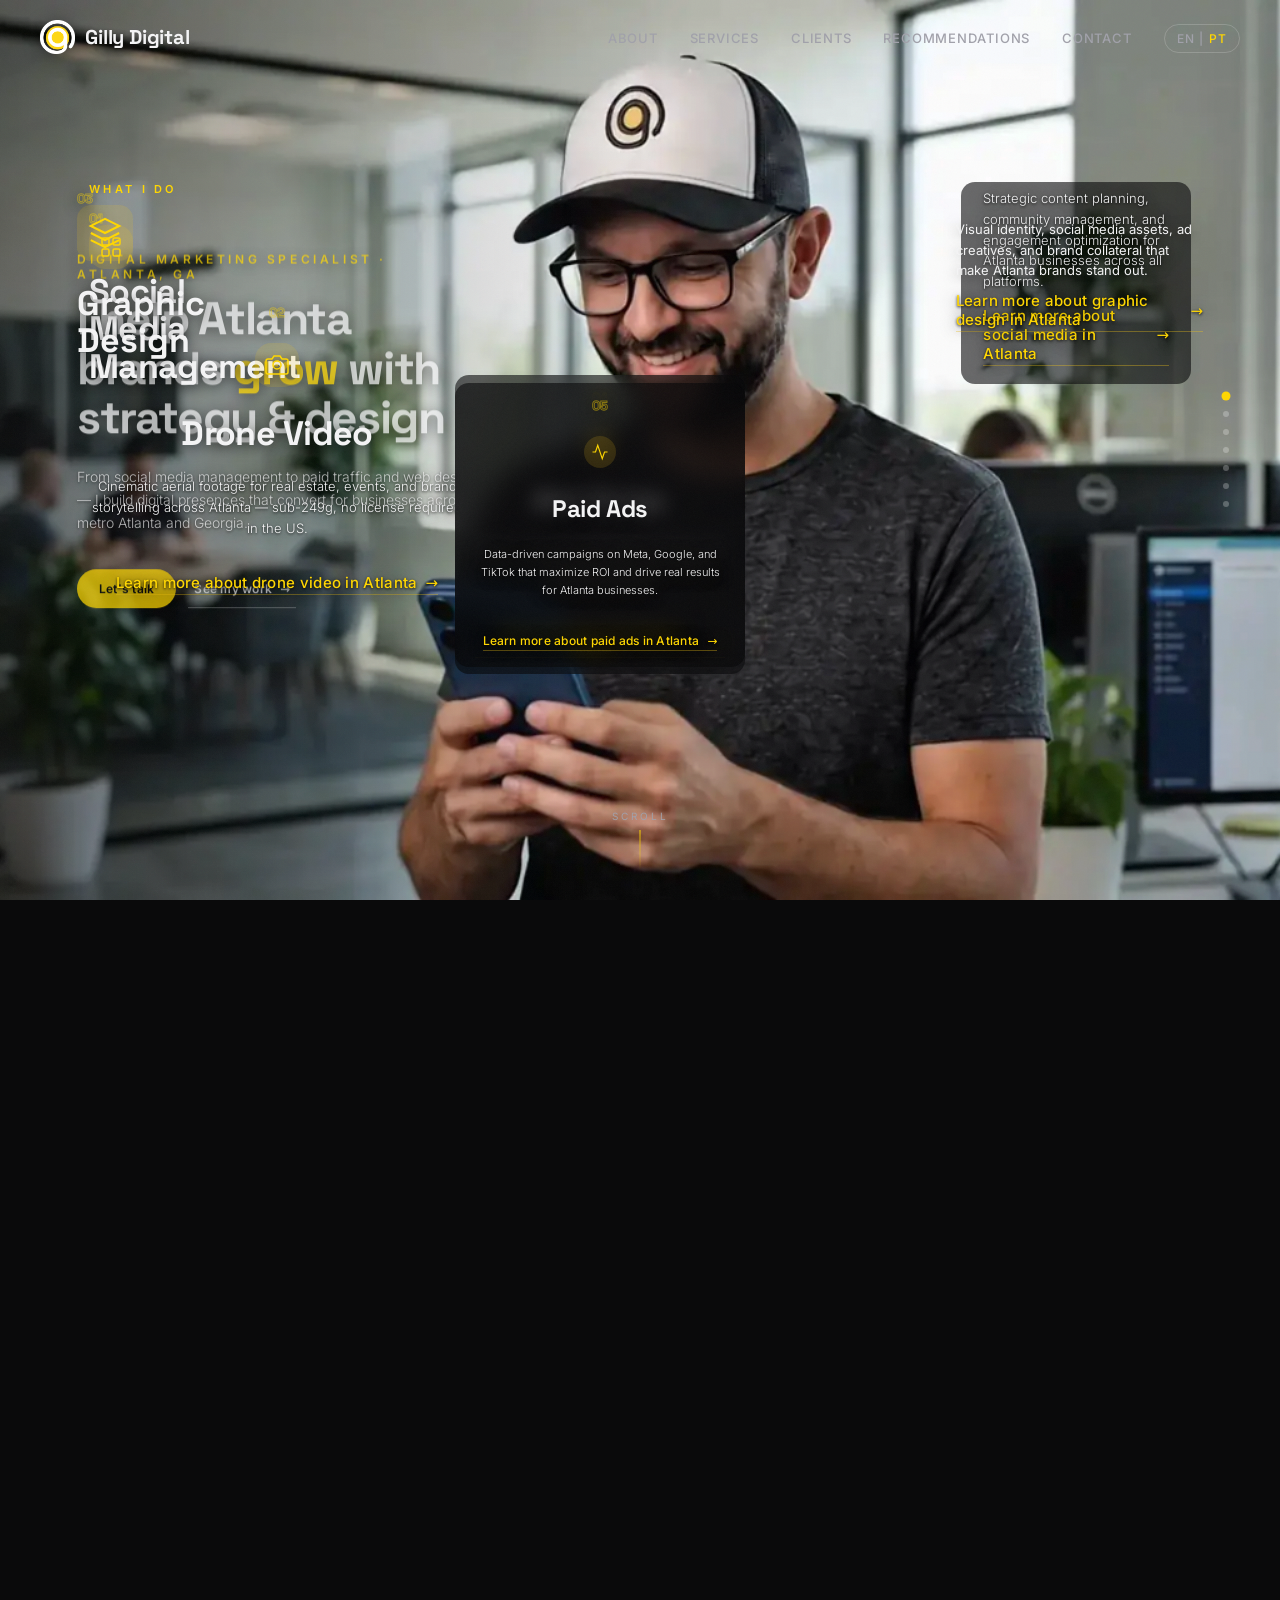
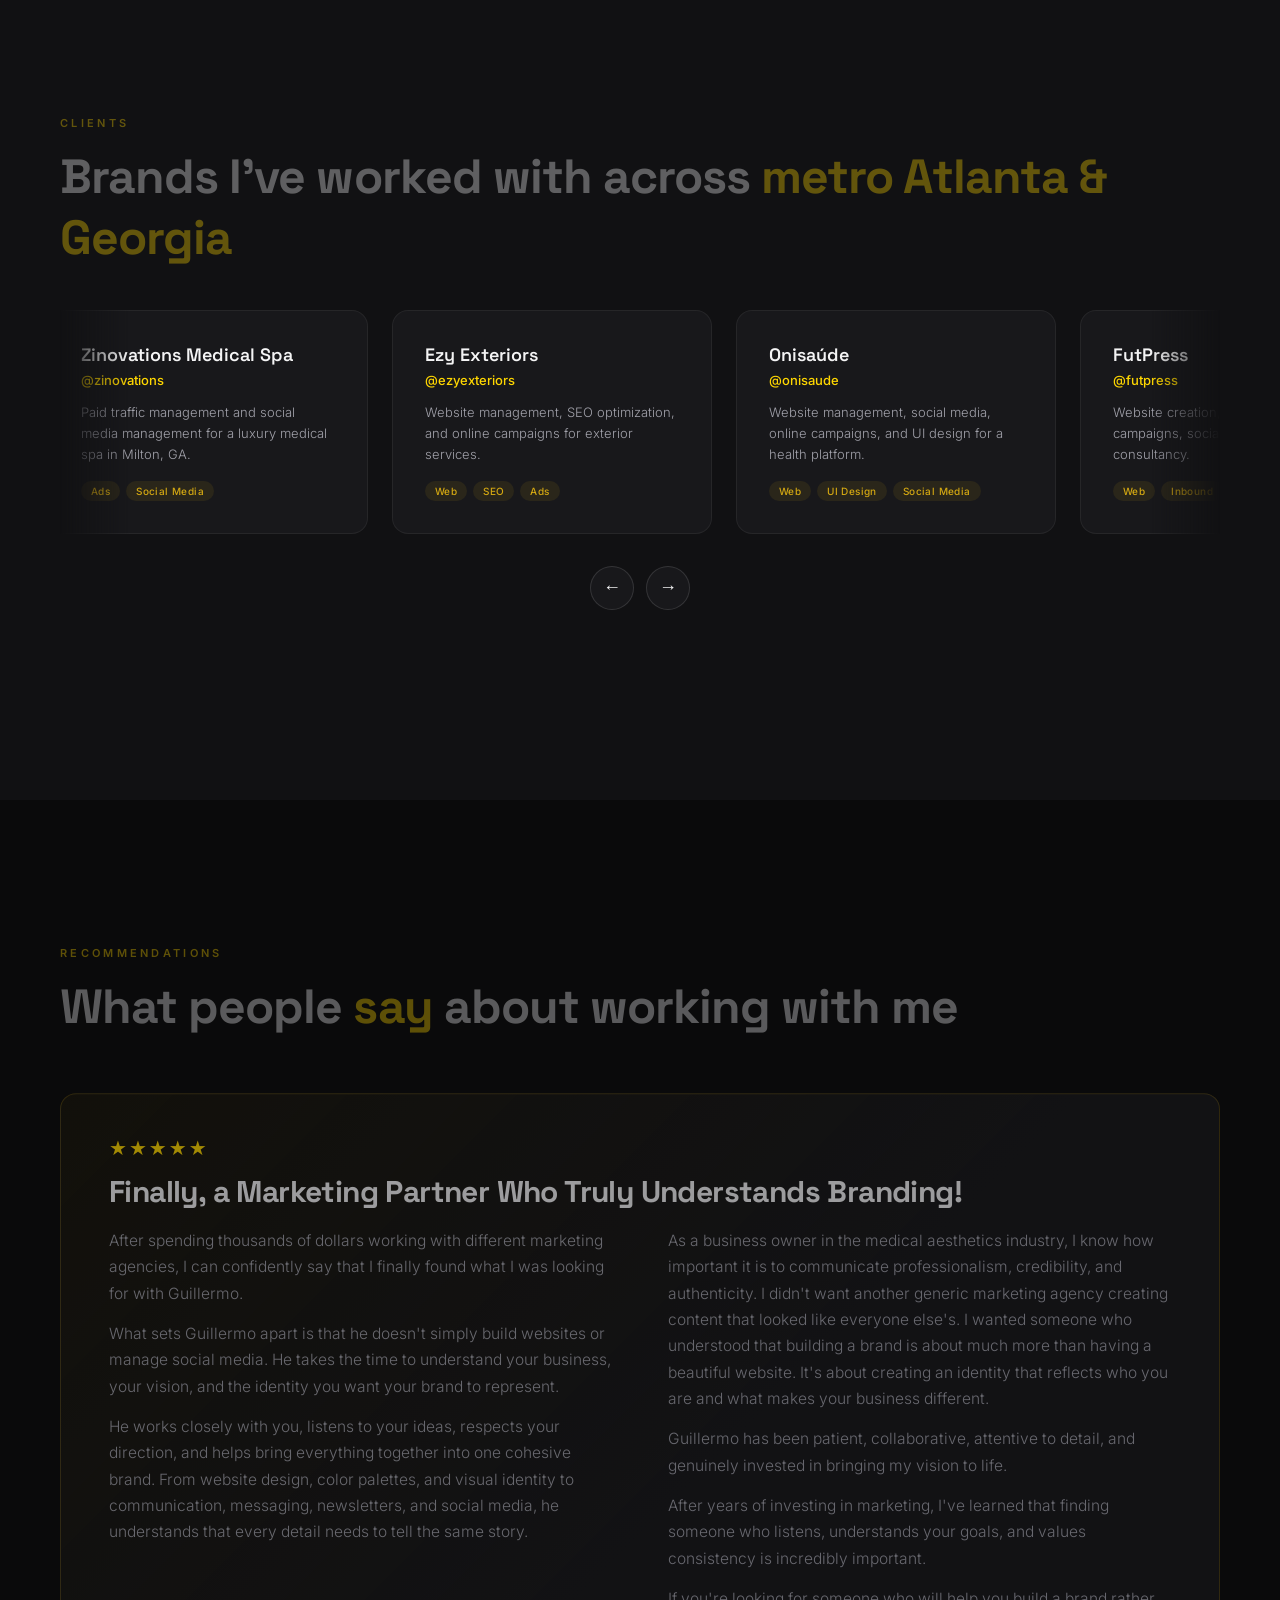
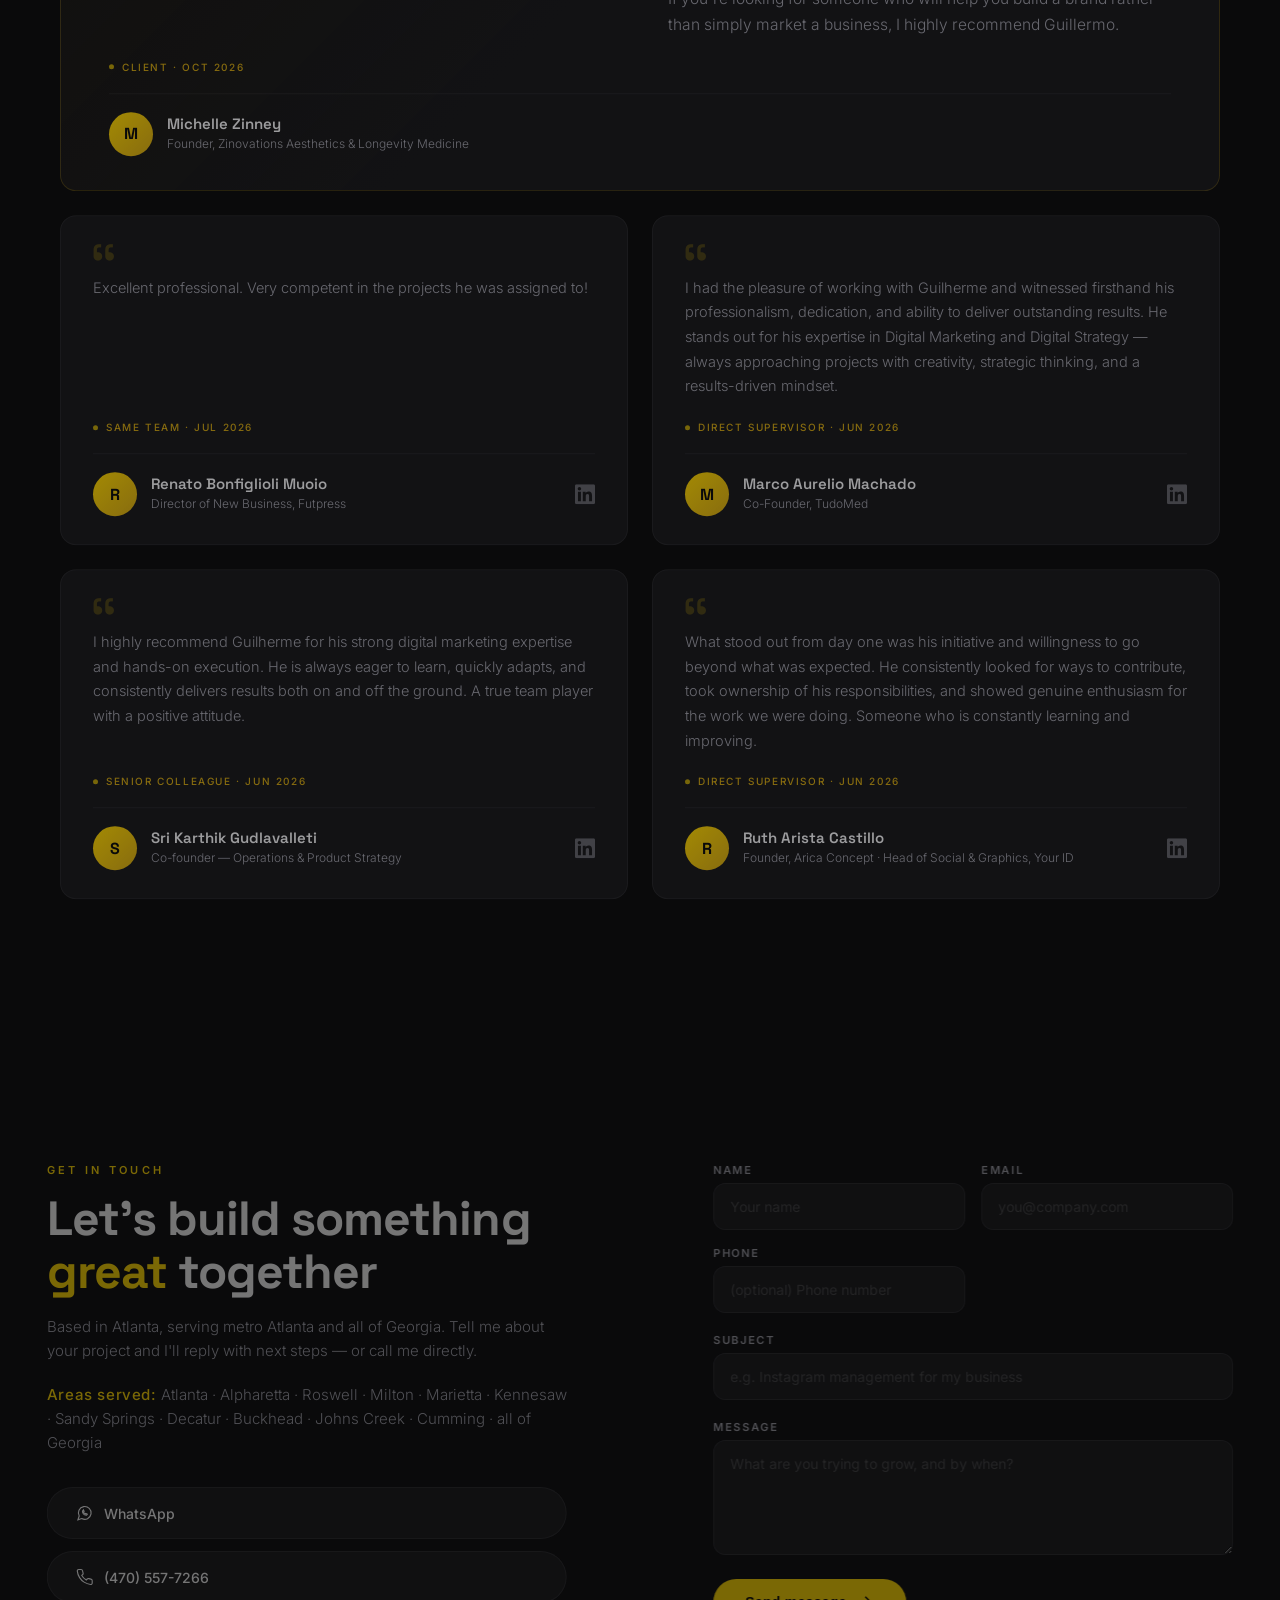
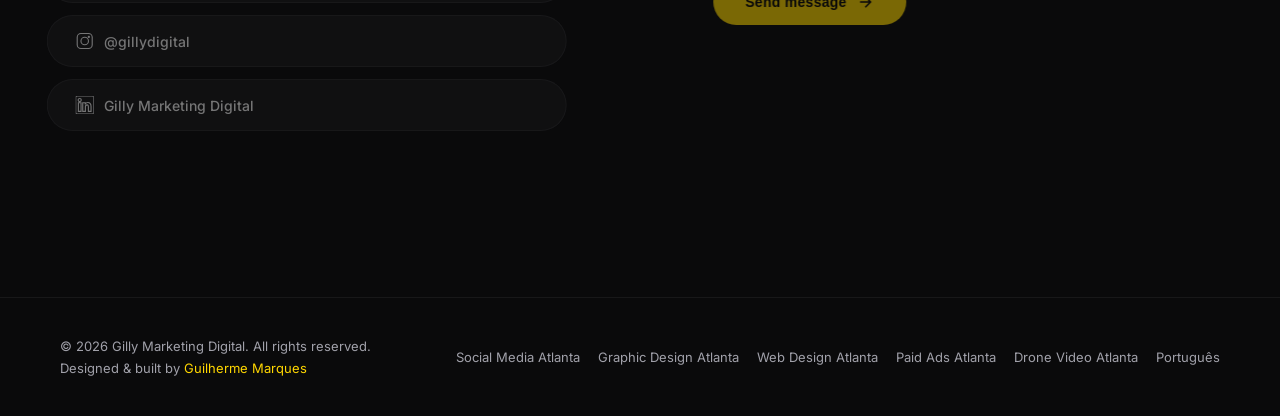
==== commit a6966e86: "update michelle review" ====
--- a/index.html
+++ b/index.html
@@ -216,6 +216,14 @@
     {
       "@type": "Review",
       "itemReviewed": { "@id": "https://gillydigital.com/#business" },
+      "name": "Finally, a Marketing Partner Who Truly Understands Branding!",
+      "reviewRating": { "@type": "Rating", "ratingValue": "5", "bestRating": "5" },
+      "reviewBody": "After spending thousands of dollars working with different marketing agencies, I can confidently say that I finally found what I was looking for. He takes the time to understand your business, your vision, and the identity you want your brand to represent.",
+      "author": { "@type": "Person", "name": "Michelle Zinney" }
+    },
+    {
+      "@type": "Review",
+      "itemReviewed": { "@id": "https://gillydigital.com/#business" },
       "reviewBody": "Excellent professional. Very competent in the projects he was assigned to!",
       "author": { "@type": "Person", "name": "Renato Bonfiglioli Muoio" }
     },
@@ -1169,6 +1177,38 @@
   transition:all .3s;
 }
 .reco-card:hover .reco-linkedin{color:var(--gold);opacity:1;}
+
+/* Featured client review (full width, above the LinkedIn recommendations) */
+.reco-card.reco-featured{
+  grid-column:1/-1;
+  padding:44px 48px 34px;
+  border-color:rgba(245,197,24,.22);
+  background:linear-gradient(135deg,rgba(245,197,24,.06),var(--surface) 55%);
+}
+.reco-featured .reco-stars{
+  display:flex;gap:4px;color:var(--gold);
+  font-size:20px;letter-spacing:2px;line-height:1;
+}
+.reco-featured .reco-headline{
+  font-family:var(--font-display);
+  font-size:clamp(22px,2.6vw,30px);font-weight:700;
+  letter-spacing:-.02em;line-height:1.2;
+  margin-top:16px;
+}
+.reco-featured .reco-quote{
+  font-size:15.5px;
+  padding-top:0;margin-top:18px;
+  max-width:920px;
+}
+.reco-featured .reco-quote::before{display:none;}
+.reco-featured .reco-quote p+p{margin-top:14px;}
+@media (min-width:900px){
+  .reco-featured .reco-quote{column-count:2;column-gap:56px;max-width:none;}
+  .reco-featured .reco-quote p{break-inside:avoid;}
+}
+@media (max-width:640px){
+  .reco-card.reco-featured{padding:30px 22px 24px;}
+}
 
 /* ---- Contact ---- */
 .contact-grid{
@@ -1941,6 +1981,28 @@
       <h2 class="gsap-fade" style="font-family:var(--font-display);font-size:clamp(32px,4vw,48px);font-weight:700;letter-spacing:-.02em;">What people <span style="color:var(--gold);">say</span> about working with me</h2>
       <div class="reco-grid">
 
+        <div class="reco-card reco-featured">
+          <div class="reco-stars" role="img" aria-label="5 out of 5 stars">&#9733;&#9733;&#9733;&#9733;&#9733;</div>
+          <h3 class="reco-headline">Finally, a Marketing Partner Who Truly Understands Branding!</h3>
+          <div class="reco-quote">
+            <p>After spending thousands of dollars working with different marketing agencies, I can confidently say that I finally found what I was looking for with Guillermo.</p>
+            <p>What sets Guillermo apart is that he doesn't simply build websites or manage social media. He takes the time to understand your business, your vision, and the identity you want your brand to represent.</p>
+            <p>He works closely with you, listens to your ideas, respects your direction, and helps bring everything together into one cohesive brand. From website design, color palettes, and visual identity to communication, messaging, newsletters, and social media, he understands that every detail needs to tell the same story.</p>
+            <p>As a business owner in the medical aesthetics industry, I know how important it is to communicate professionalism, credibility, and authenticity. I didn't want another generic marketing agency creating content that looked like everyone else's. I wanted someone who understood that building a brand is about much more than having a beautiful website. It's about creating an identity that reflects who you are and what makes your business different.</p>
+            <p>Guillermo has been patient, collaborative, attentive to detail, and genuinely invested in bringing my vision to life.</p>
+            <p>After years of investing in marketing, I've learned that finding someone who listens, understands your goals, and values consistency is incredibly important.</p>
+            <p>If you're looking for someone who will help you build a brand rather than simply market a business, I highly recommend Guillermo.</p>
+          </div>
+          <div class="reco-rel">Client &middot; Oct 2026</div>
+          <div class="reco-person">
+            <div class="reco-avatar">M</div>
+            <div>
+              <div class="reco-name">Michelle Zinney</div>
+              <div class="reco-role">Founder, Zinovations Aesthetics &amp; Longevity Medicine</div>
+            </div>
+          </div>
+        </div>
+
         <div class="reco-card">
           <p class="reco-quote">Excellent professional. Very competent in the projects he was assigned to!</p>
           <div class="reco-rel">Same team &middot; Jul 2026</div>
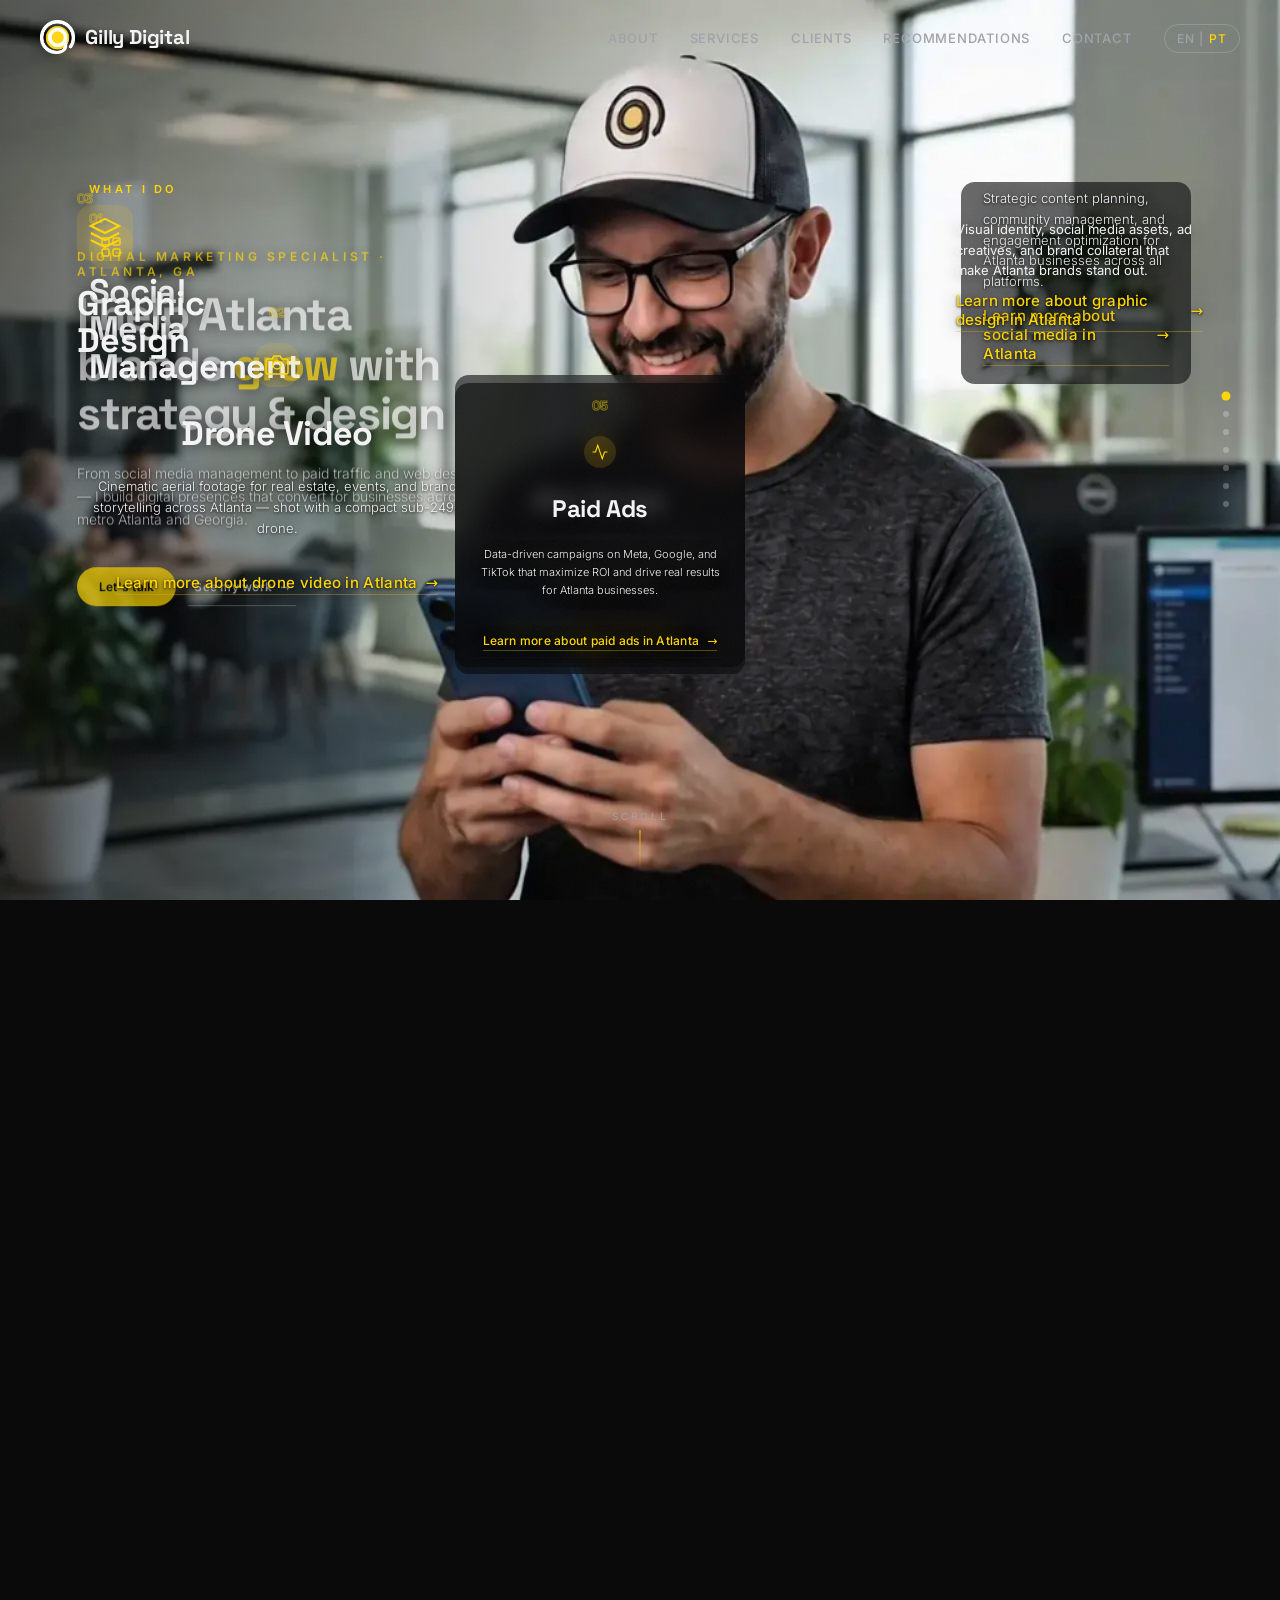
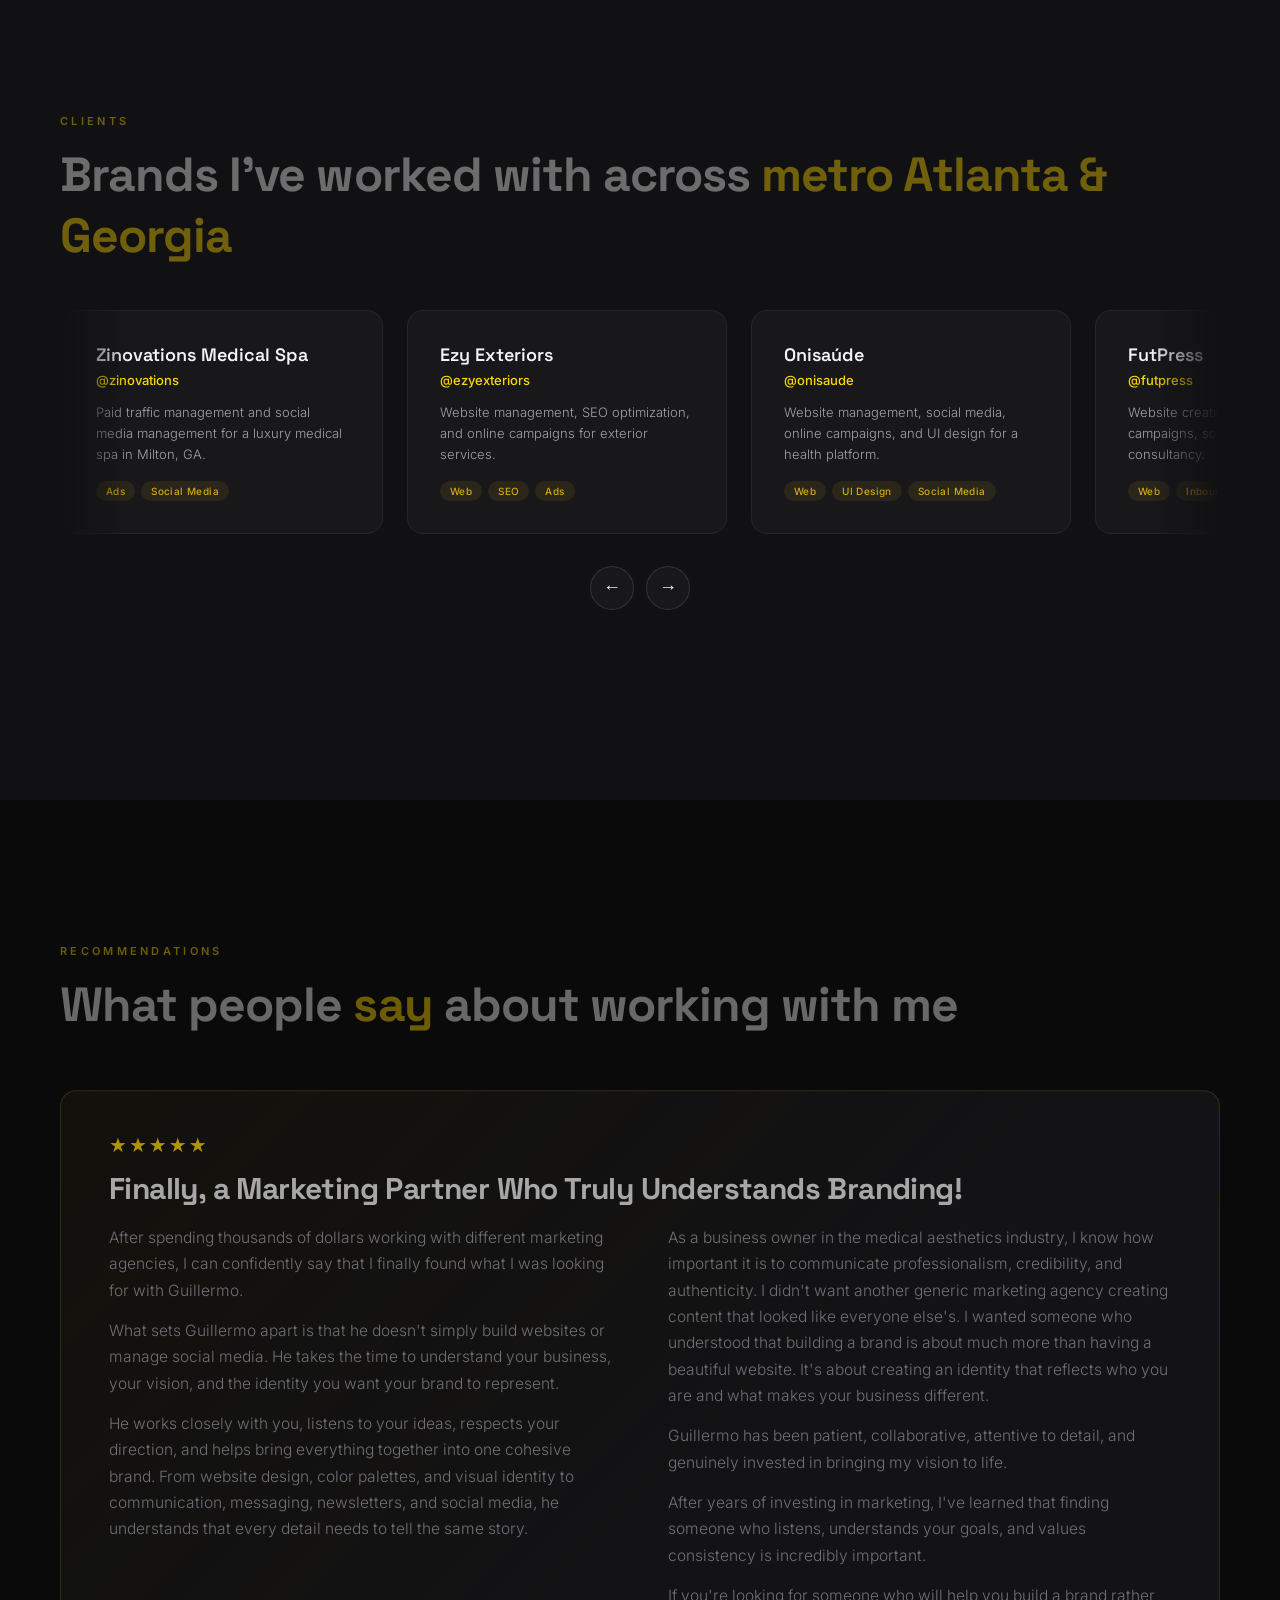
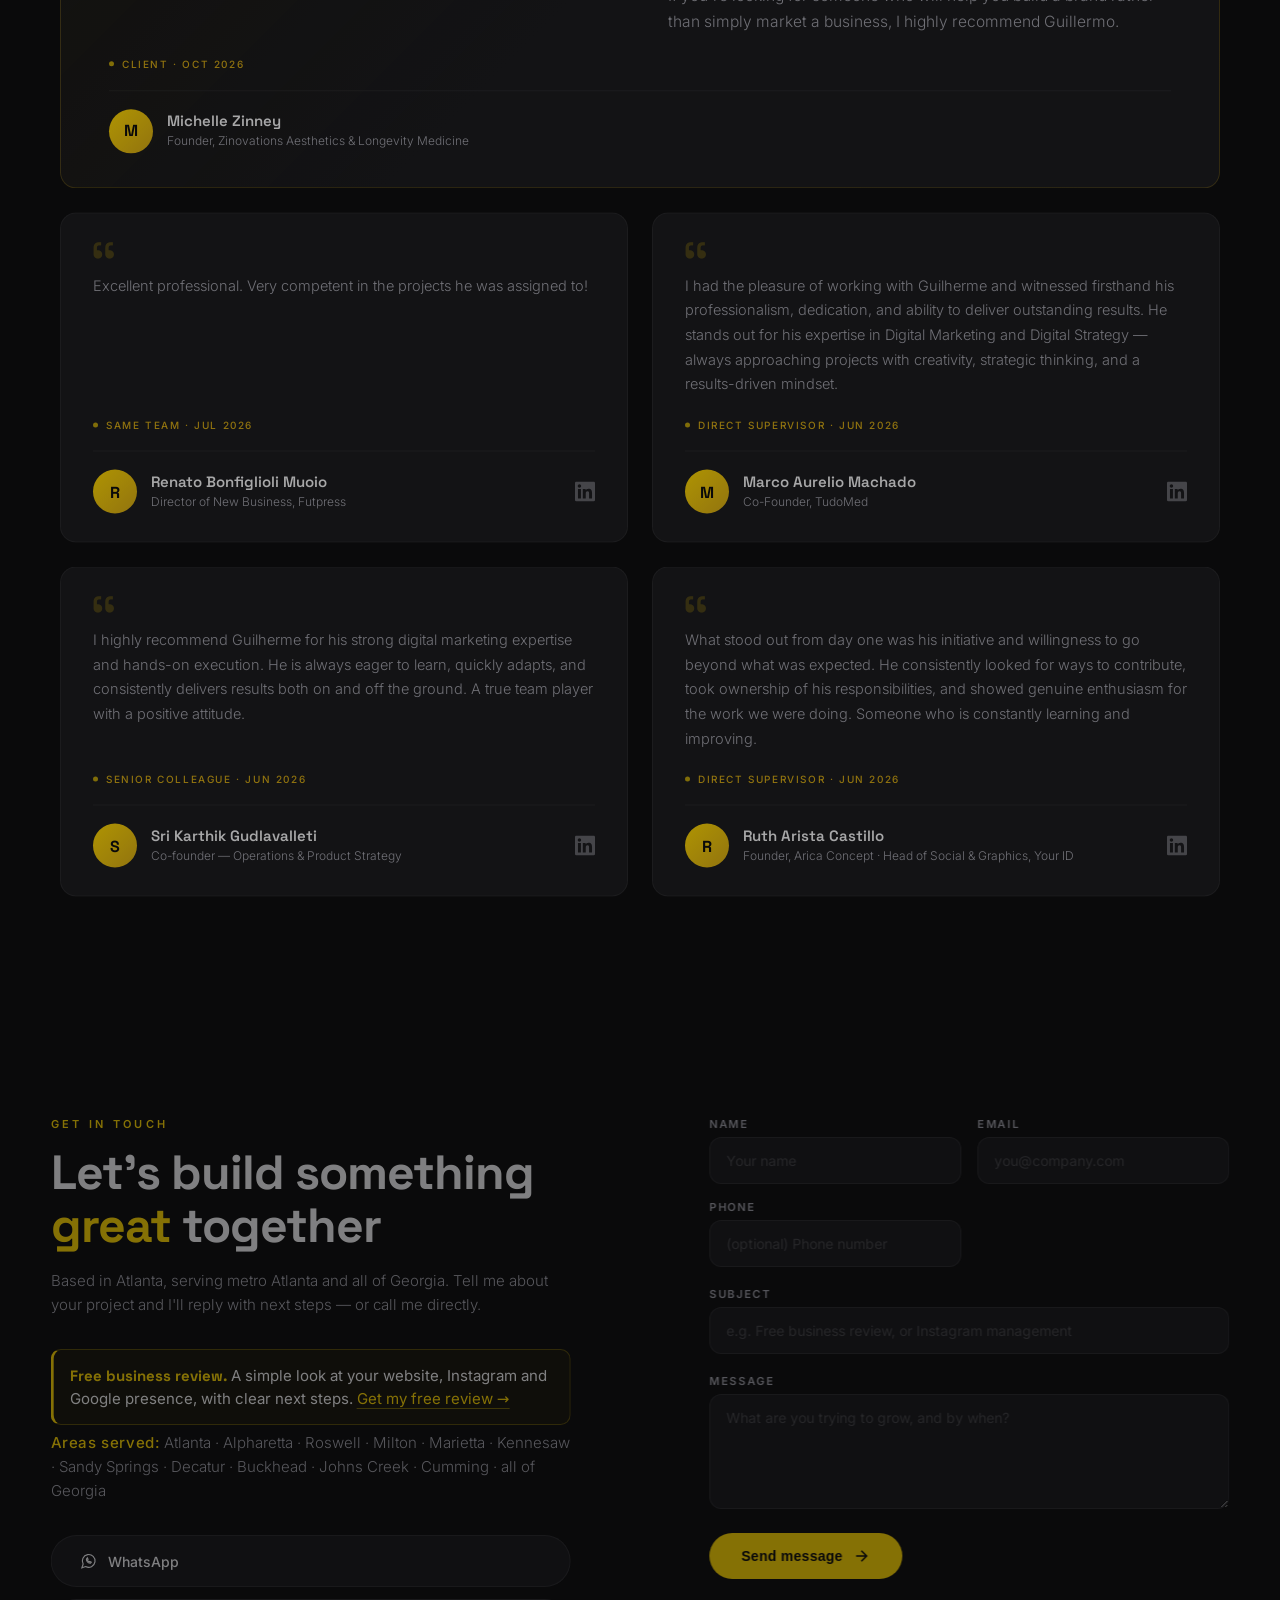
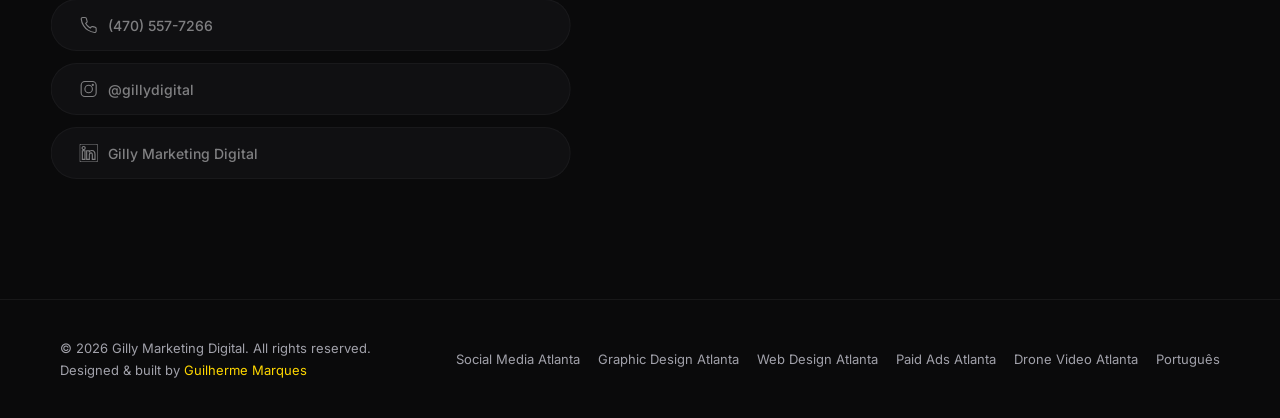
==== commit 5f0bfe5f: "update" ====
--- a/index.html
+++ b/index.html
@@ -68,7 +68,7 @@
     "https://www.linkedin.com/company/gilly-marketing-digital"
   ],
   "jobTitle": "Digital Marketing Specialist",
-  "description": "Helping brands grow with strategy & design. Services: Social Media Management, Graphic Design, Web Design, Paid Ads, Drone Video (sub-249g, no license required in US).",
+  "description": "Helping brands grow with strategy & design. Services: Social Media Management, Graphic Design, Web Design, Paid Ads, Drone Video (compact sub-249g drone).",
   "knowsAbout": [
     "Social Media Marketing",
     "Graphic Design",
@@ -1658,6 +1658,7 @@
   }
 }
 </style>
+<link rel="stylesheet" href="review-popup.css">
 </head>
 <body>
 
@@ -1759,7 +1760,7 @@
                   <div class="stat-label">Clients served</div>
                 </div>
                 <div>
-                  <div class="stat-num" data-target="4">0</div>
+                  <div class="stat-num" data-target="5">0</div>
                   <div class="stat-label">Core services</div>
                 </div>
                 <div>
@@ -1794,7 +1795,7 @@
             <svg width="34" height="34" fill="none" stroke="var(--gold)" stroke-width="1.5" viewBox="0 0 24 24"><path d="M23 19a2 2 0 0 1-2 2H3a2 2 0 0 1-2-2V8a2 2 0 0 1 2-2h4l2-3h6l2 3h4a2 2 0 0 1 2 2z"/><circle cx="12" cy="12" r="4"/></svg>
           </div>
           <h3>Drone Video</h3>
-          <p>Cinematic aerial footage for real estate, events, and brand storytelling across Atlanta — sub-249g, no license required in the US.</p>
+          <p>Cinematic aerial footage for real estate, events, and brand storytelling across Atlanta — shot with a compact sub-249g drone.</p>
           <a href="drone-video-atlanta.html" class="pin-link">Learn more about drone video in Atlanta <span aria-hidden="true">→</span></a>
         </div>
 
@@ -2066,6 +2067,7 @@
         <div class="section-label">Get in touch</div>
         <h2>Let's build something <span style="color:var(--gold);">great</span> together</h2>
         <p>Based in Atlanta, serving metro Atlanta and all of Georgia. Tell me about your project and I'll reply with next steps — or call me directly.</p>
+        <div class="contact-offer"><strong>Free business review.</strong> A simple look at your website, Instagram and Google presence, with clear next steps. <a href="#free-review" data-open-review>Get my free review →</a></div>
         <p class="contact-area"><span>Areas served:</span> Atlanta · Alpharetta · Roswell · Milton · Marietta · Kennesaw · Sandy Springs · Decatur · Buckhead · Johns Creek · Cumming · all of Georgia</p>
         <div class="contact-links">
           <a href="https://wa.me/14705577266?text=Hi%20Guilherme%2C%20I%20found%20Gilly%20Digital%20and%20I%27d%20like%20to%20talk%20about%20a%20project." target="_blank" rel="noopener" class="contact-link">
@@ -2104,7 +2106,7 @@
           </div>
           <div class="form-group">
             <label for="subject">Subject</label>
-            <input type="text" id="subject" name="subject" placeholder="e.g. Instagram management for my business">
+            <input type="text" id="subject" name="subject" placeholder="e.g. Free business review, or Instagram management">
           </div>
           <div class="form-group">
             <label for="message">Message</label>
@@ -3388,5 +3390,6 @@
     })();
   })();
 </script>
+<script src="js/review-popup.js" defer></script>
 </body>
 </html>
--- a/review-popup.css
+++ b/review-popup.css
@@ -0,0 +1,125 @@
+/* Free business review pop-up — Gilly Digital
+   Self-contained: works on every page, uses site tokens with fallbacks. */
+.gd-rv-overlay{
+  position:fixed;inset:0;z-index:100001;
+  display:flex;align-items:center;justify-content:center;
+  padding:20px;
+  background:rgba(10,10,11,.74);
+  -webkit-backdrop-filter:blur(6px);backdrop-filter:blur(6px);
+  opacity:0;visibility:hidden;
+  transition:opacity .28s ease, visibility 0s linear .28s;
+  overscroll-behavior:contain;
+}
+.gd-rv-overlay.is-open{opacity:1;visibility:visible;transition:opacity .28s ease, visibility 0s;}
+
+.gd-rv-dialog{
+  position:relative;width:100%;max-width:468px;max-height:calc(100vh - 40px);overflow:auto;
+  background:var(--surface,#18181B);color:var(--text,#F4F4F5);
+  border:1px solid rgba(255,215,0,.28);border-radius:20px;
+  padding:34px 32px 26px;
+  box-shadow:0 30px 80px rgba(0,0,0,.6), 0 0 0 1px rgba(255,255,255,.03) inset;
+  font-family:var(--font-body,'Inter',system-ui,sans-serif);
+  transform:translateY(18px) scale(.97);
+  transition:transform .32s cubic-bezier(.23,1,.32,1);
+}
+.gd-rv-dialog::before{
+  content:"";position:absolute;left:0;right:0;top:0;height:130px;border-radius:20px 20px 0 0;
+  background:radial-gradient(420px 130px at 85% 0%,rgba(255,215,0,.16),transparent 70%);
+  pointer-events:none;
+}
+.gd-rv-overlay.is-open .gd-rv-dialog{transform:none;}
+
+.gd-rv-close{
+  position:absolute;top:12px;right:12px;width:36px;height:36px;border-radius:50%;
+  display:flex;align-items:center;justify-content:center;
+  background:transparent;border:1px solid rgba(255,255,255,.14);color:var(--text-dim,#A1A1AA);
+  cursor:pointer;transition:color .2s,border-color .2s,background .2s;
+}
+.gd-rv-close:hover{color:var(--gold,#FFD700);border-color:var(--gold,#FFD700);}
+.gd-rv-close:focus-visible,.gd-rv-btn:focus-visible,.gd-rv-wa:focus-visible,.gd-rv-skip:focus-visible,
+.gd-rv-field input:focus-visible{outline:2px solid var(--gold,#FFD700);outline-offset:2px;}
+
+.gd-rv-eyebrow{
+  position:relative;font-family:var(--font-display,'Space Grotesk',sans-serif);font-weight:700;
+  font-size:11px;letter-spacing:.24em;text-transform:uppercase;color:var(--gold,#FFD700);margin:0 0 10px;
+}
+.gd-rv-title{
+  position:relative;font-family:var(--font-display,'Space Grotesk',sans-serif);font-weight:700;
+  font-size:28px;line-height:1.1;letter-spacing:-.02em;margin:0 0 10px;padding-right:30px;
+}
+.gd-rv-title span{color:var(--gold,#FFD700);}
+.gd-rv-sub{position:relative;font-size:15px;line-height:1.55;color:var(--text-dim,#A1A1AA);margin:0 0 20px;}
+
+.gd-rv-form{position:relative;display:flex;flex-direction:column;gap:12px;}
+.gd-rv-field{display:flex;flex-direction:column;gap:5px;}
+.gd-rv-field label{
+  font-size:11px;letter-spacing:.14em;text-transform:uppercase;color:var(--text-dim,#A1A1AA);
+}
+.gd-rv-field input{
+  width:100%;padding:13px 14px;border-radius:10px;
+  background:var(--bg,#0A0A0B);color:var(--text,#F4F4F5);
+  border:1px solid rgba(255,255,255,.14);
+  font:inherit;font-size:16px; /* 16px stops iOS zoom-on-focus */
+  transition:border-color .2s, box-shadow .2s;
+}
+.gd-rv-field input::placeholder{color:rgba(161,161,170,.65);}
+.gd-rv-field input:focus{outline:none;border-color:var(--gold,#FFD700);box-shadow:0 0 0 3px rgba(255,215,0,.14);}
+.gd-rv-hp{position:absolute!important;left:-9999px!important;width:1px;height:1px;opacity:0;pointer-events:none;}
+
+.gd-rv-btn{
+  margin-top:4px;display:flex;align-items:center;justify-content:center;gap:10px;
+  width:100%;padding:15px 20px;border:0;border-radius:999px;cursor:pointer;
+  background:var(--gold,#FFD700);color:#0A0A0B;
+  font-family:var(--font-display,'Space Grotesk',sans-serif);font-weight:700;font-size:16px;letter-spacing:.01em;
+  transition:transform .2s, box-shadow .2s, opacity .2s;
+}
+.gd-rv-btn:hover{transform:translateY(-2px);box-shadow:0 10px 28px rgba(255,215,0,.25);}
+.gd-rv-btn:disabled{opacity:.65;cursor:progress;transform:none;box-shadow:none;}
+
+.gd-rv-alt{position:relative;display:flex;align-items:center;justify-content:space-between;gap:12px;margin-top:16px;flex-wrap:wrap;}
+.gd-rv-wa{
+  display:inline-flex;align-items:center;gap:8px;font-size:14px;color:var(--text,#F4F4F5);text-decoration:none;
+  border-bottom:1px solid rgba(255,255,255,.25);padding-bottom:1px;transition:color .2s,border-color .2s;
+}
+.gd-rv-wa:hover{color:var(--gold,#FFD700);border-color:var(--gold,#FFD700);}
+.gd-rv-skip{
+  background:none;border:0;padding:4px 2px;cursor:pointer;font:inherit;font-size:14px;color:var(--text-dim,#A1A1AA);
+}
+.gd-rv-skip:hover{color:var(--text,#F4F4F5);}
+.gd-rv-note{position:relative;margin:14px 0 0;font-size:12px;color:rgba(161,161,170,.8);}
+
+.gd-rv-error{
+  display:none;font-size:13px;line-height:1.5;color:#FCA5A5;
+  border:1px solid rgba(252,165,165,.35);background:rgba(252,165,165,.08);border-radius:10px;padding:10px 12px;
+}
+.gd-rv-error.show{display:block;}
+.gd-rv-error a{color:var(--gold,#FFD700);}
+
+.gd-rv-success{display:none;position:relative;text-align:center;padding:14px 4px 6px;}
+.gd-rv-success.show{display:block;}
+.gd-rv-success svg{display:block;margin:0 auto 14px;}
+.gd-rv-success h3{font-family:var(--font-display,'Space Grotesk',sans-serif);font-size:24px;margin:0 0 8px;letter-spacing:-.01em;}
+.gd-rv-success p{margin:0 0 18px;color:var(--text-dim,#A1A1AA);font-size:15px;line-height:1.55;}
+.gd-rv-dialog.is-done .gd-rv-eyebrow,.gd-rv-dialog.is-done .gd-rv-title,.gd-rv-dialog.is-done .gd-rv-sub,
+.gd-rv-dialog.is-done .gd-rv-form,.gd-rv-dialog.is-done .gd-rv-alt,.gd-rv-dialog.is-done .gd-rv-note{display:none;}
+
+@media (max-width:560px){
+  .gd-rv-overlay{align-items:flex-end;padding:0;}
+  .gd-rv-dialog{max-width:none;border-radius:20px 20px 0 0;border-bottom:0;padding:30px 20px calc(22px + env(safe-area-inset-bottom));
+    max-height:92vh;transform:translateY(40px);}
+  .gd-rv-dialog::before{border-radius:20px 20px 0 0;}
+  .gd-rv-title{font-size:25px;}
+}
+@media (prefers-reduced-motion:reduce){
+  .gd-rv-overlay,.gd-rv-dialog,.gd-rv-btn{transition:none!important;}
+  .gd-rv-dialog{transform:none!important;}
+}
+
+/* Offer callout in the contact section (index) */
+.contact-offer{
+  margin:18px 0;padding:14px 16px;border:1px solid rgba(255,215,0,.28);border-left:3px solid var(--gold,#FFD700);
+  border-radius:10px;background:rgba(255,215,0,.05);font-size:15px;line-height:1.55;color:var(--text,#F4F4F5);
+}
+.contact-offer strong{font-family:var(--font-display,'Space Grotesk',sans-serif);color:var(--gold,#FFD700);}
+.contact-offer a{color:var(--gold,#FFD700);text-decoration:none;white-space:nowrap;border-bottom:1px solid rgba(255,215,0,.4);}
+.contact-offer a:hover{border-bottom-color:var(--gold,#FFD700);}
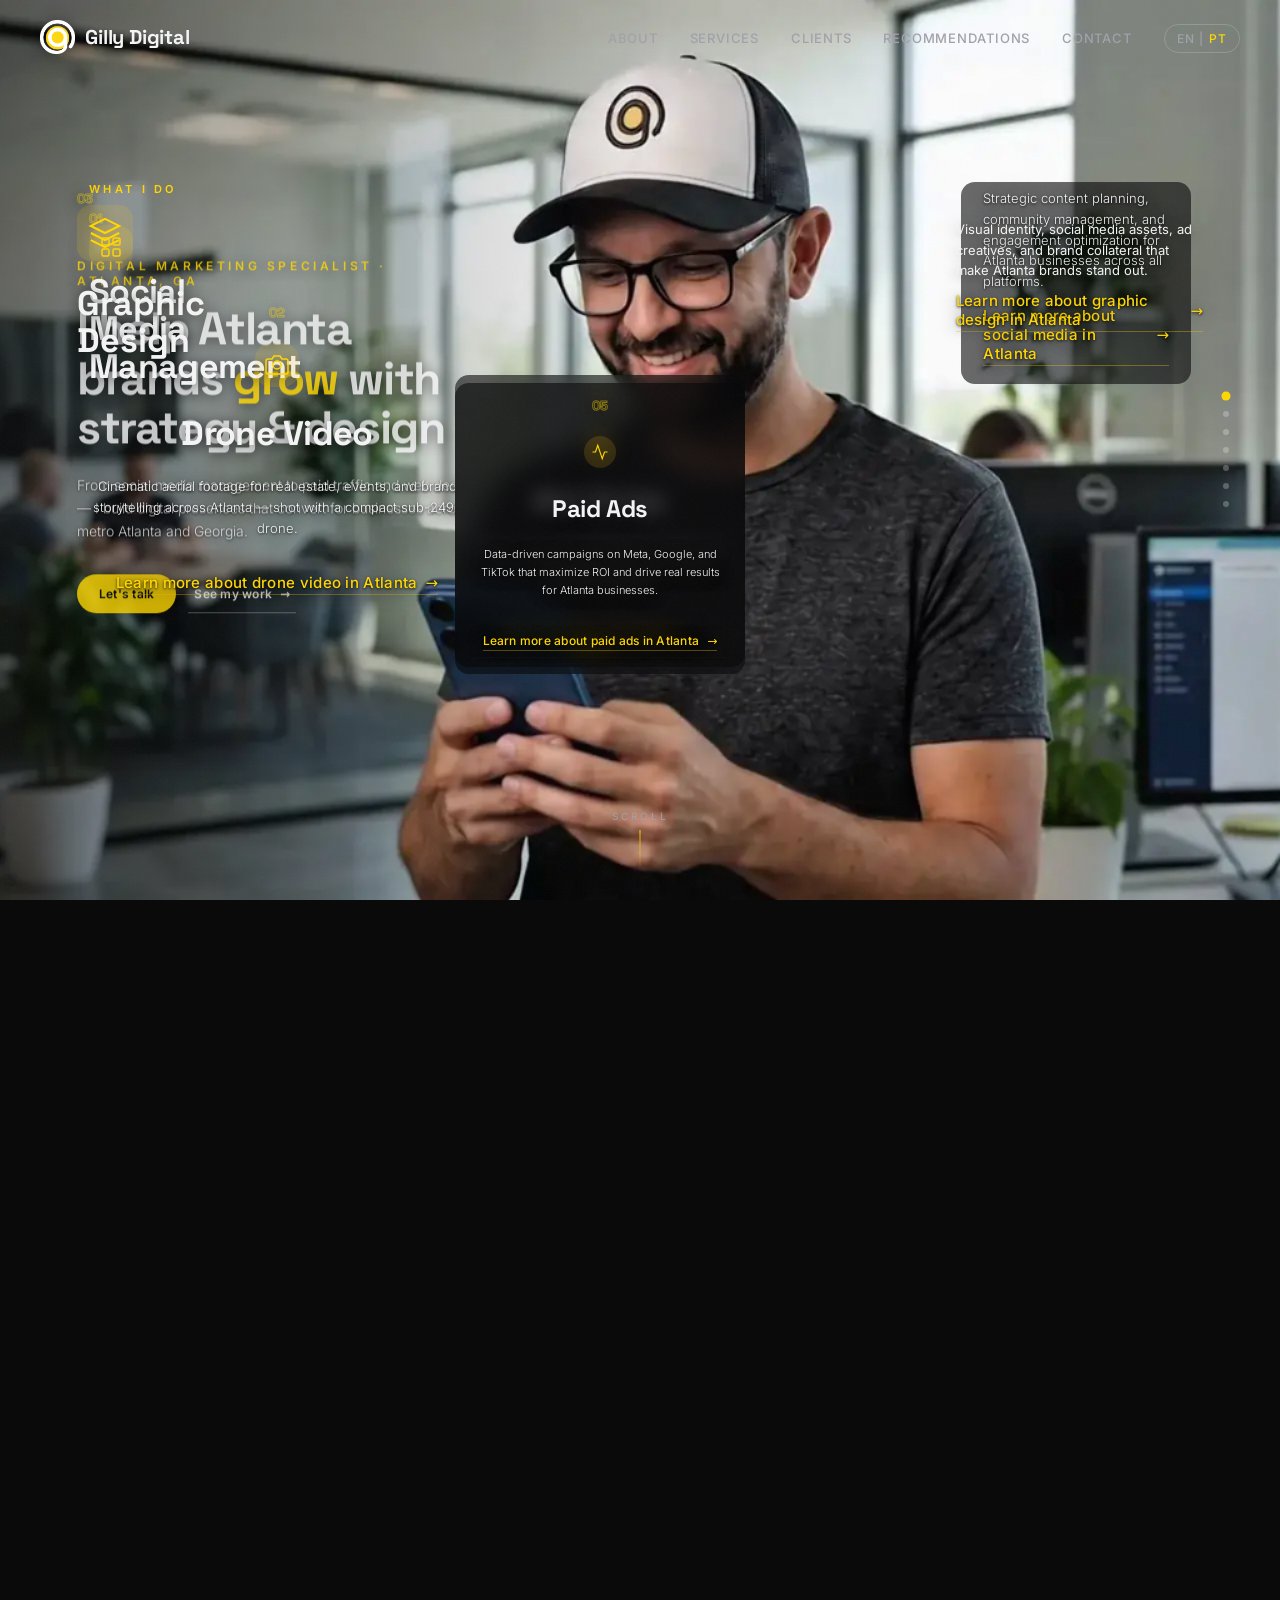
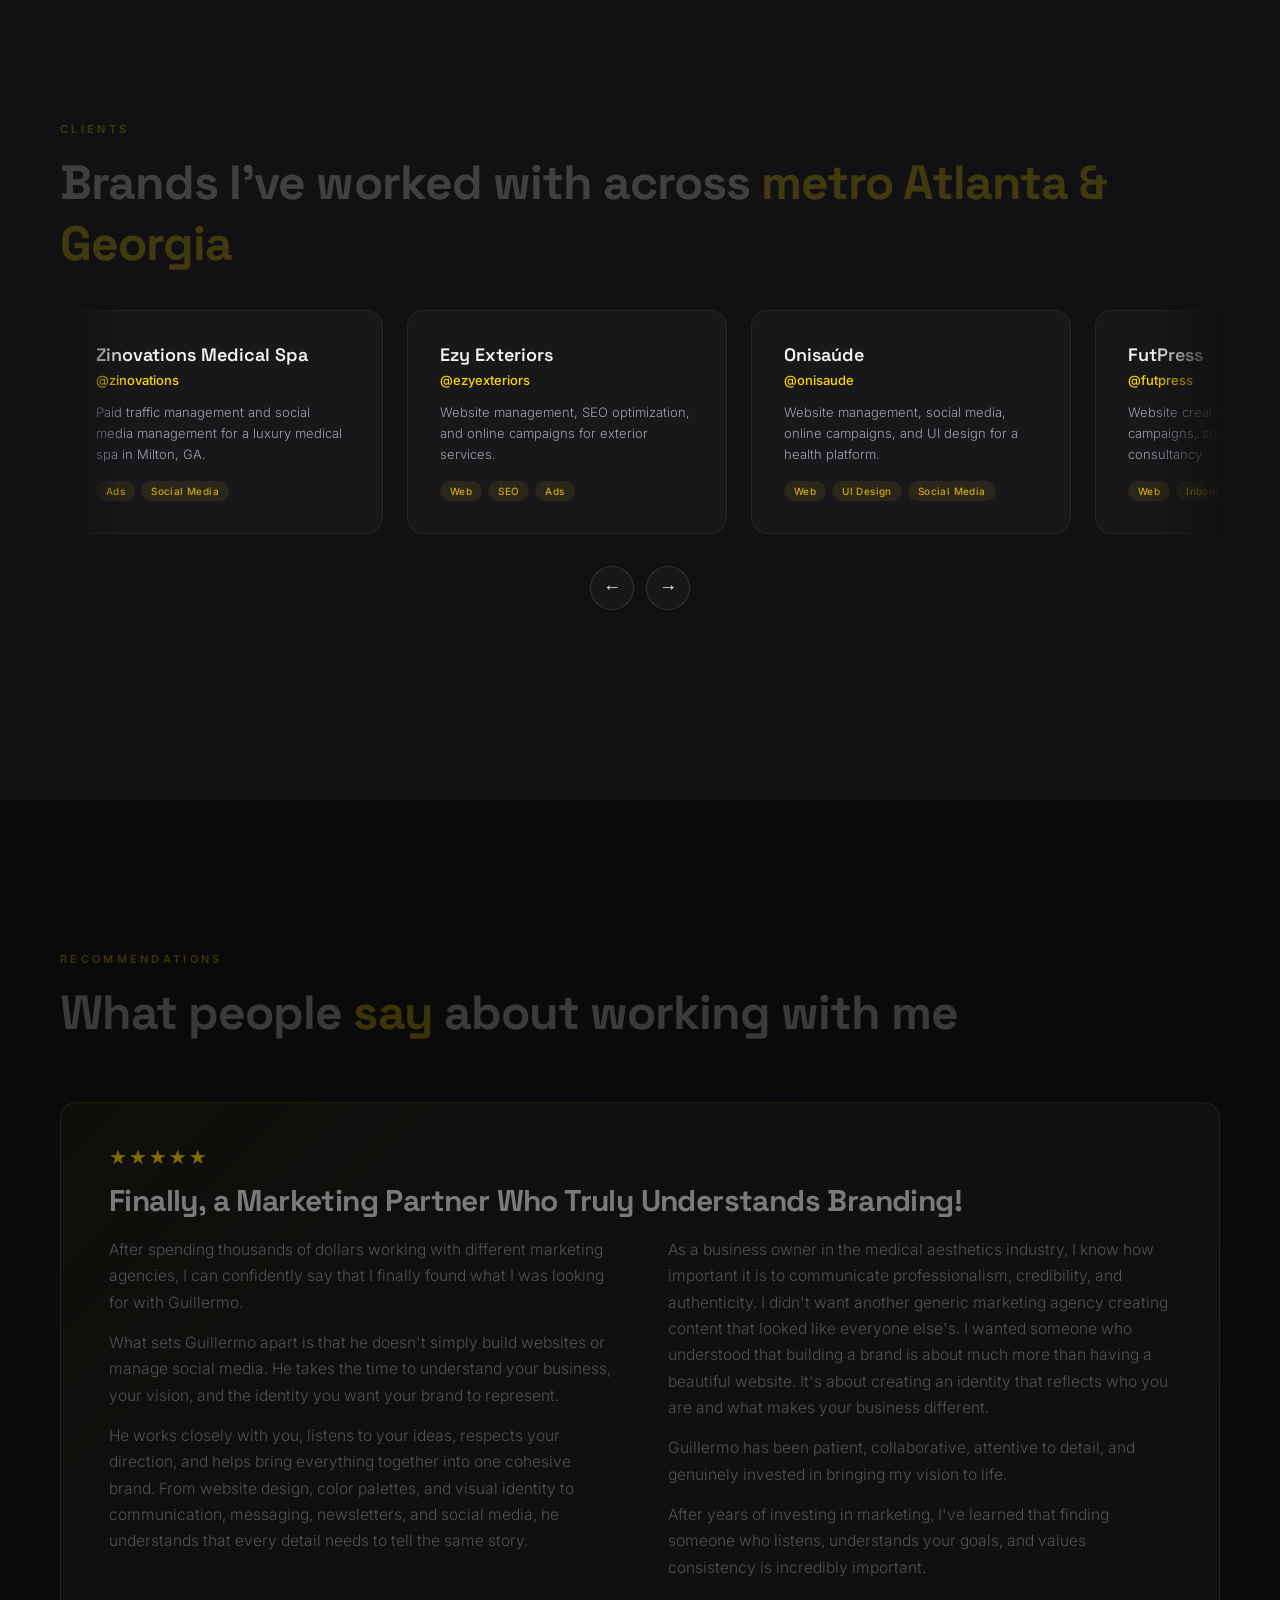
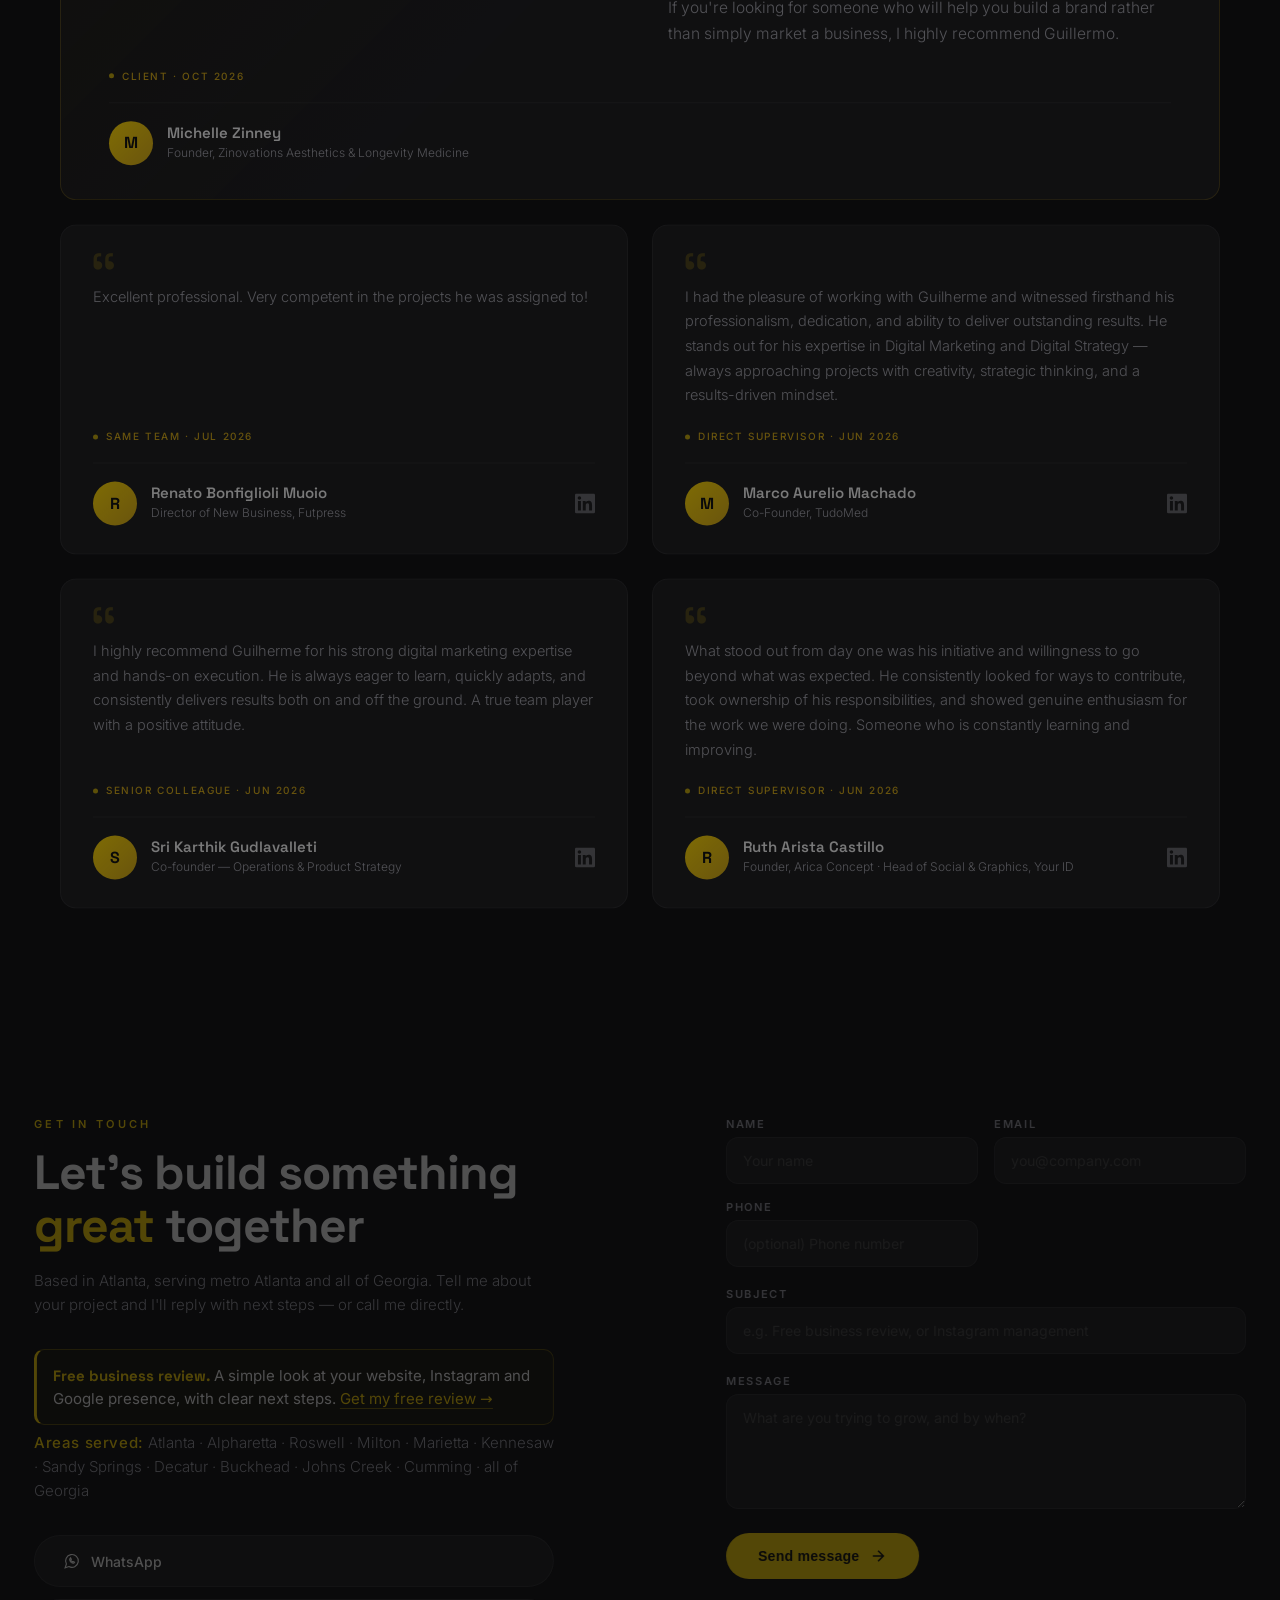
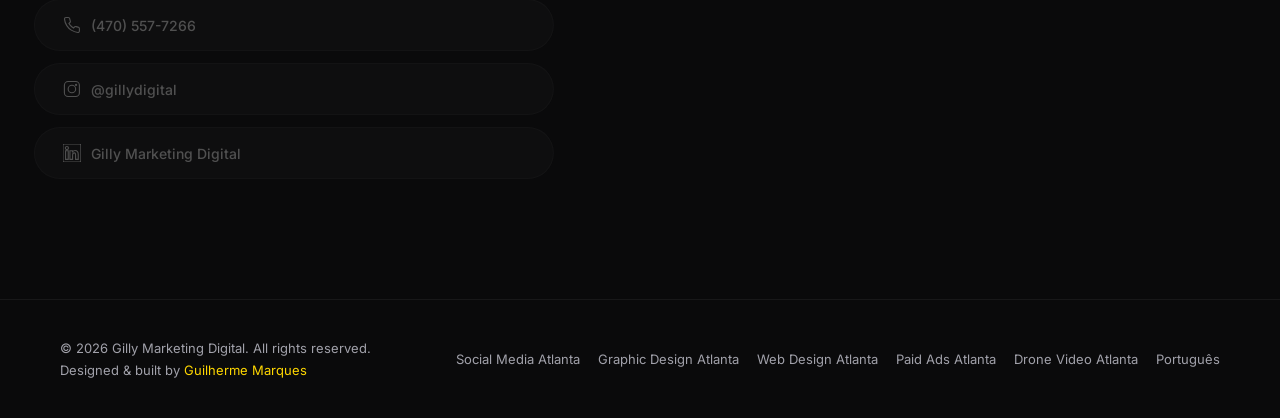
==== commit 0f445c71: "SEO: unify URLs without .html (canonical, hreflang, schema, internal links, sitemap, llms.txt), refr" ====
--- a/index.html
+++ b/index.html
@@ -8,7 +8,7 @@
 <meta name="theme-color" content="#0A0A0B">
 <link rel="canonical" href="https://gillydigital.com/">
 <link rel="alternate" hreflang="en" href="https://gillydigital.com/">
-<link rel="alternate" hreflang="pt-BR" href="https://gillydigital.com/pt.html">
+<link rel="alternate" hreflang="pt-BR" href="https://gillydigital.com/pt">
 <link rel="alternate" hreflang="x-default" href="https://gillydigital.com/">
 
 <!-- Local / geo targeting -->
@@ -149,11 +149,11 @@
         "@type": "OfferCatalog",
         "name": "Digital Marketing Services",
         "itemListElement": [
-          { "@type": "Offer", "itemOffered": { "@id": "https://gillydigital.com/social-media-management-atlanta.html" } },
-          { "@type": "Offer", "itemOffered": { "@id": "https://gillydigital.com/graphic-design-atlanta.html" } },
-          { "@type": "Offer", "itemOffered": { "@id": "https://gillydigital.com/web-design-atlanta.html" } },
-          { "@type": "Offer", "itemOffered": { "@id": "https://gillydigital.com/paid-ads-atlanta.html" } },
-          { "@type": "Offer", "itemOffered": { "@id": "https://gillydigital.com/drone-video-atlanta.html" } }
+          { "@type": "Offer", "itemOffered": { "@id": "https://gillydigital.com/social-media-management-atlanta" } },
+          { "@type": "Offer", "itemOffered": { "@id": "https://gillydigital.com/graphic-design-atlanta" } },
+          { "@type": "Offer", "itemOffered": { "@id": "https://gillydigital.com/web-design-atlanta" } },
+          { "@type": "Offer", "itemOffered": { "@id": "https://gillydigital.com/paid-ads-atlanta" } },
+          { "@type": "Offer", "itemOffered": { "@id": "https://gillydigital.com/drone-video-atlanta" } }
         ]
       },
       "contactPoint": {
@@ -165,53 +165,53 @@
     },
     {
       "@type": "Service",
-      "@id": "https://gillydigital.com/social-media-management-atlanta.html",
+      "@id": "https://gillydigital.com/social-media-management-atlanta",
       "name": "Social Media Management in Atlanta",
       "serviceType": "Social Media Management",
       "description": "Strategic content planning, community management, and engagement optimization for brands across Atlanta and metro Georgia.",
       "provider": { "@id": "https://gillydigital.com/#business" },
       "areaServed": { "@type": "State", "name": "Georgia" },
-      "url": "https://gillydigital.com/social-media-management-atlanta.html"
+      "url": "https://gillydigital.com/social-media-management-atlanta"
     },
     {
       "@type": "Service",
-      "@id": "https://gillydigital.com/graphic-design-atlanta.html",
+      "@id": "https://gillydigital.com/graphic-design-atlanta",
       "name": "Graphic Design in Atlanta",
       "serviceType": "Graphic Design",
       "description": "Visual identity, social media assets, ad creatives, and brand collateral for Atlanta and Georgia businesses.",
       "provider": { "@id": "https://gillydigital.com/#business" },
       "areaServed": { "@type": "State", "name": "Georgia" },
-      "url": "https://gillydigital.com/graphic-design-atlanta.html"
+      "url": "https://gillydigital.com/graphic-design-atlanta"
     },
     {
       "@type": "Service",
-      "@id": "https://gillydigital.com/web-design-atlanta.html",
+      "@id": "https://gillydigital.com/web-design-atlanta",
       "name": "Web Design in Atlanta",
       "serviceType": "Web Design",
       "description": "Modern, responsive, SEO-friendly websites with clean UI/UX that convert visitors for Atlanta businesses.",
       "provider": { "@id": "https://gillydigital.com/#business" },
       "areaServed": { "@type": "State", "name": "Georgia" },
-      "url": "https://gillydigital.com/web-design-atlanta.html"
+      "url": "https://gillydigital.com/web-design-atlanta"
     },
     {
       "@type": "Service",
-      "@id": "https://gillydigital.com/paid-ads-atlanta.html",
+      "@id": "https://gillydigital.com/paid-ads-atlanta",
       "name": "Paid Advertising in Atlanta",
       "serviceType": "Paid Advertising",
       "description": "Data-driven campaigns on Meta, Google, and TikTok that maximize ROI for Atlanta and Georgia businesses.",
       "provider": { "@id": "https://gillydigital.com/#business" },
       "areaServed": { "@type": "State", "name": "Georgia" },
-      "url": "https://gillydigital.com/paid-ads-atlanta.html"
+      "url": "https://gillydigital.com/paid-ads-atlanta"
     },
     {
       "@type": "Service",
-      "@id": "https://gillydigital.com/drone-video-atlanta.html",
+      "@id": "https://gillydigital.com/drone-video-atlanta",
       "name": "Drone Video in Atlanta",
       "serviceType": "Drone Videography",
       "description": "Cinematic aerial footage for real estate, events, and brand storytelling across Atlanta and metro Georgia.",
       "provider": { "@id": "https://gillydigital.com/#business" },
       "areaServed": { "@type": "State", "name": "Georgia" },
-      "url": "https://gillydigital.com/drone-video-atlanta.html"
+      "url": "https://gillydigital.com/drone-video-atlanta"
     },
     {
       "@type": "Review",
@@ -1692,7 +1692,7 @@
     <li><a href="#clients">Clients</a></li>
     <li><a href="#recommendations">Recommendations</a></li>
     <li><a href="#contact" class="nav-cta">Contact</a></li>
-    <li><a href="pt.html" class="nav-lang" hreflang="pt-BR" lang="pt-BR" aria-label="Ver site em português">EN | <span>PT</span></a></li>
+    <li><a href="/pt" class="nav-lang" hreflang="pt-BR" lang="pt-BR" aria-label="Ver site em português">EN | <span>PT</span></a></li>
     <li class="nav-social">
       <a href="https://instagram.com/gillydigital" target="_blank" rel="noopener" aria-label="Instagram" class="nav-social-link">
         <svg width="20" height="20" fill="none" stroke="currentColor" stroke-width="1.5" viewBox="0 0 24 24"><rect x="2" y="2" width="20" height="20" rx="5"/><circle cx="12" cy="12" r="5"/><circle cx="17.5" cy="6.5" r="1.5" fill="currentColor" stroke="none"/></svg>
@@ -1784,7 +1784,7 @@
           </div>
           <div class="split-right text-scrim">
             <p>Strategic content planning, community management, and engagement optimization for Atlanta businesses across all platforms.</p>
-            <a href="social-media-management-atlanta.html" class="pin-link">Learn more about social media in Atlanta <span aria-hidden="true">→</span></a>
+            <a href="/social-media-management-atlanta" class="pin-link">Learn more about social media in Atlanta <span aria-hidden="true">→</span></a>
           </div>
         </div>
 
@@ -1796,7 +1796,7 @@
           </div>
           <h3>Drone Video</h3>
           <p>Cinematic aerial footage for real estate, events, and brand storytelling across Atlanta — shot with a compact sub-249g drone.</p>
-          <a href="drone-video-atlanta.html" class="pin-link">Learn more about drone video in Atlanta <span aria-hidden="true">→</span></a>
+          <a href="/drone-video-atlanta" class="pin-link">Learn more about drone video in Atlanta <span aria-hidden="true">→</span></a>
         </div>
 
         <!-- Chapter 4 — Graphic Design: title top-left, copy moved to the
@@ -1812,7 +1812,7 @@
           </div>
           <div class="gd-copy">
             <p>Visual identity, social media assets, ad creatives, and brand collateral that make Atlanta brands stand out.</p>
-            <a href="graphic-design-atlanta.html" class="pin-link">Learn more about graphic design in Atlanta <span aria-hidden="true">→</span></a>
+            <a href="/graphic-design-atlanta" class="pin-link">Learn more about graphic design in Atlanta <span aria-hidden="true">→</span></a>
           </div>
         </div>
 
@@ -1824,7 +1824,7 @@
           </div>
           <h3>Web Design</h3>
           <p>Modern, responsive, SEO-friendly websites with clean UI/UX that convert visitors into customers for Atlanta businesses.</p>
-          <a href="web-design-atlanta.html" class="pin-link">Learn more about web design in Atlanta <span aria-hidden="true">→</span></a>
+          <a href="/web-design-atlanta" class="pin-link">Learn more about web design in Atlanta <span aria-hidden="true">→</span></a>
         </div>
 
         <!-- Chapter 6 — Paid Ads -->
@@ -1835,7 +1835,7 @@
           </div>
           <h3>Paid Ads</h3>
           <p>Data-driven campaigns on Meta, Google, and TikTok that maximize ROI and drive real results for Atlanta businesses.</p>
-          <a href="paid-ads-atlanta.html" class="pin-link">Learn more about paid ads in Atlanta <span aria-hidden="true">→</span></a>
+          <a href="/paid-ads-atlanta" class="pin-link">Learn more about paid ads in Atlanta <span aria-hidden="true">→</span></a>
         </div>
 
       </div>
@@ -2134,12 +2134,12 @@
     <div>Designed &amp; built by <a href="https://instagram.com/gillydigital" target="_blank" rel="noopener">Guilherme Marques</a></div>
   </div>
   <nav class="footer-links" aria-label="Services">
-    <a href="social-media-management-atlanta.html">Social Media Atlanta</a>
-    <a href="graphic-design-atlanta.html">Graphic Design Atlanta</a>
-    <a href="web-design-atlanta.html">Web Design Atlanta</a>
-    <a href="paid-ads-atlanta.html">Paid Ads Atlanta</a>
-    <a href="drone-video-atlanta.html">Drone Video Atlanta</a>
-    <a href="pt.html" hreflang="pt-BR" lang="pt-BR">Português</a>
+    <a href="/social-media-management-atlanta">Social Media Atlanta</a>
+    <a href="/graphic-design-atlanta">Graphic Design Atlanta</a>
+    <a href="/web-design-atlanta">Web Design Atlanta</a>
+    <a href="/paid-ads-atlanta">Paid Ads Atlanta</a>
+    <a href="/drone-video-atlanta">Drone Video Atlanta</a>
+    <a href="/pt" hreflang="pt-BR" lang="pt-BR">Português</a>
   </nav>
 </footer>
 
